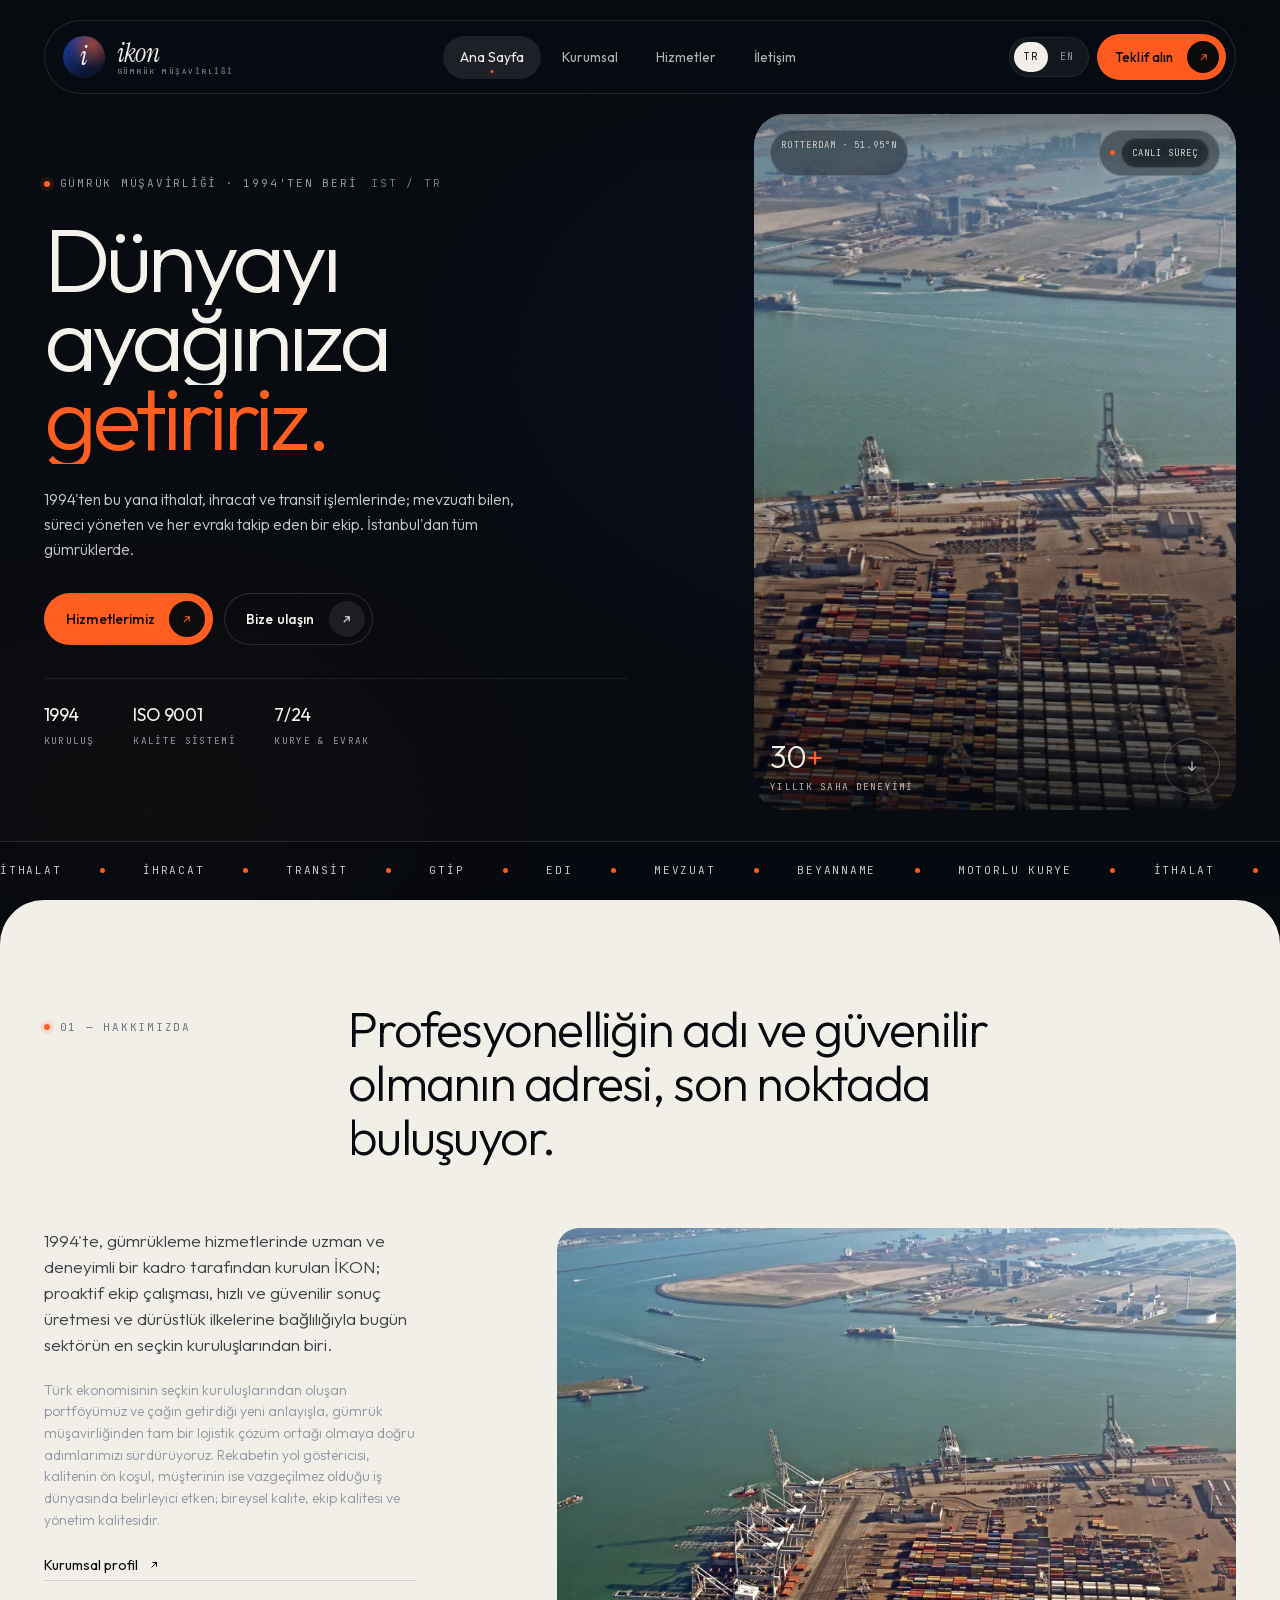
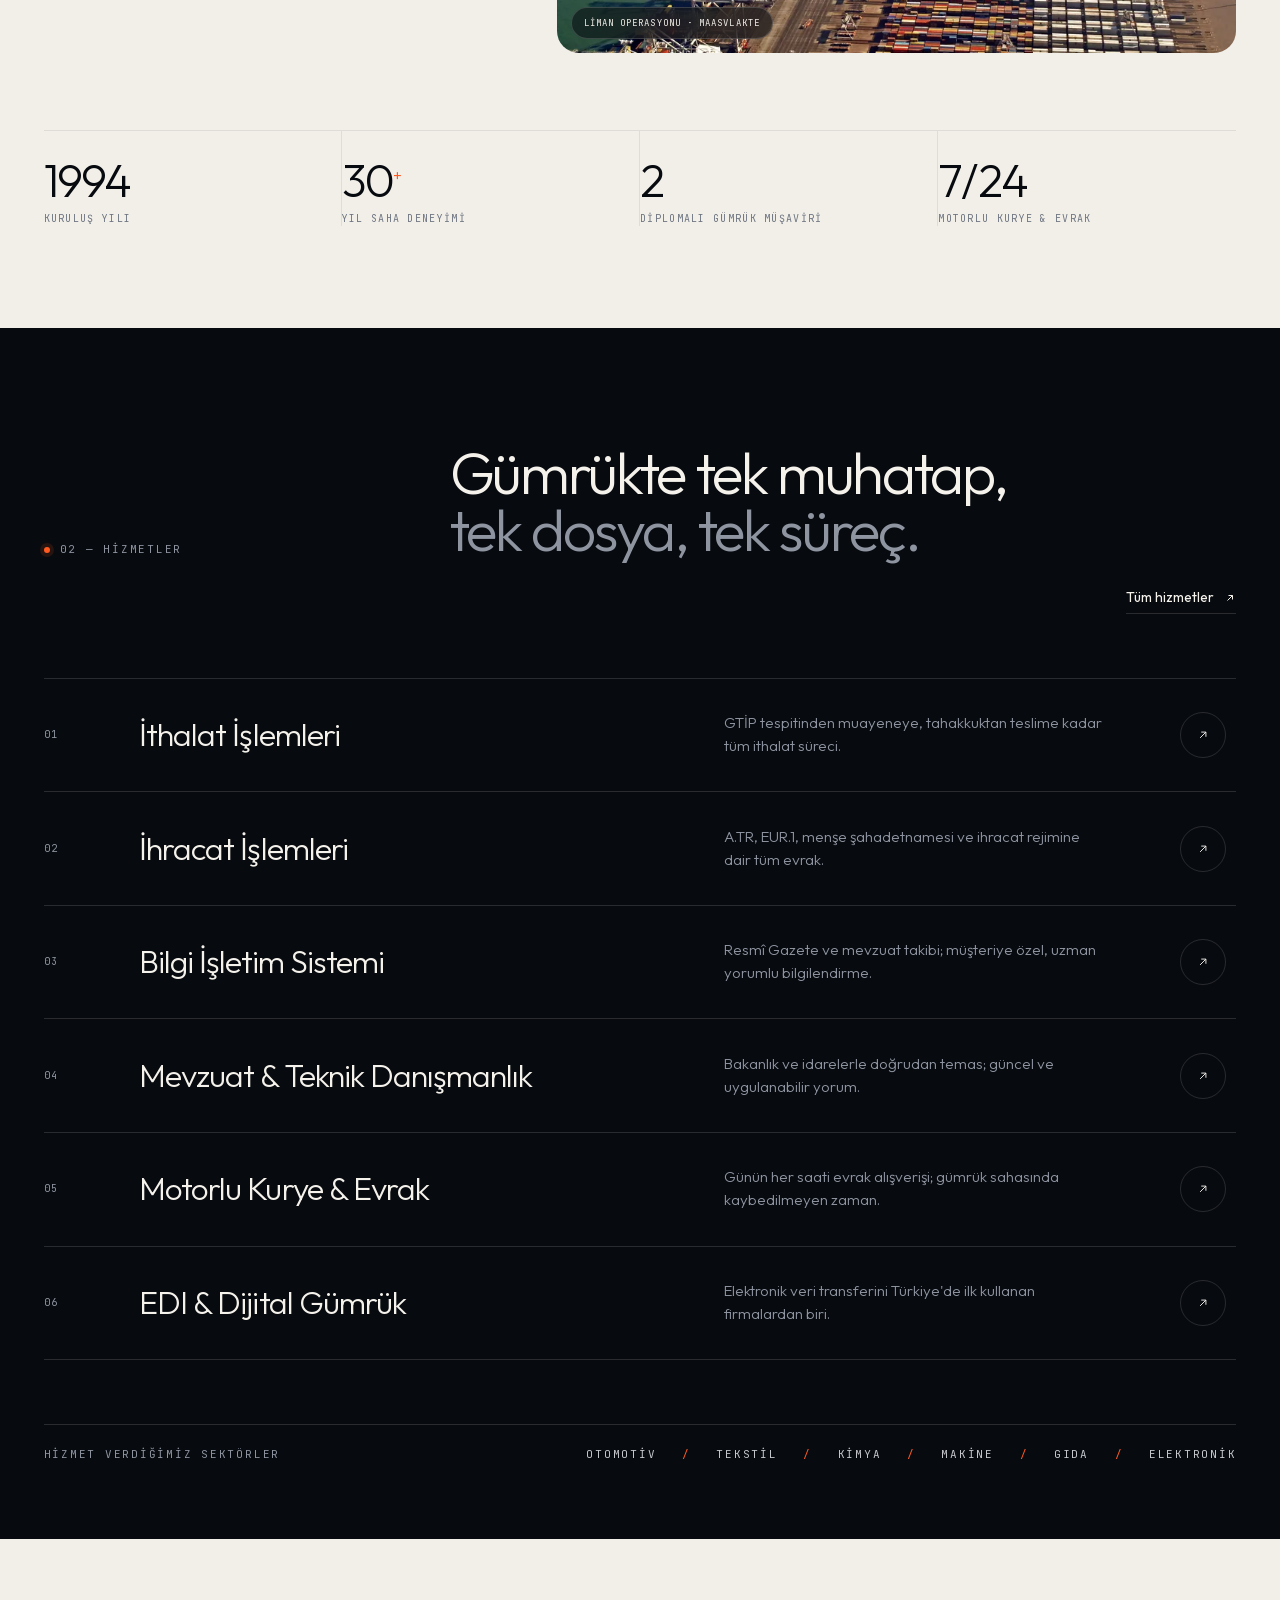
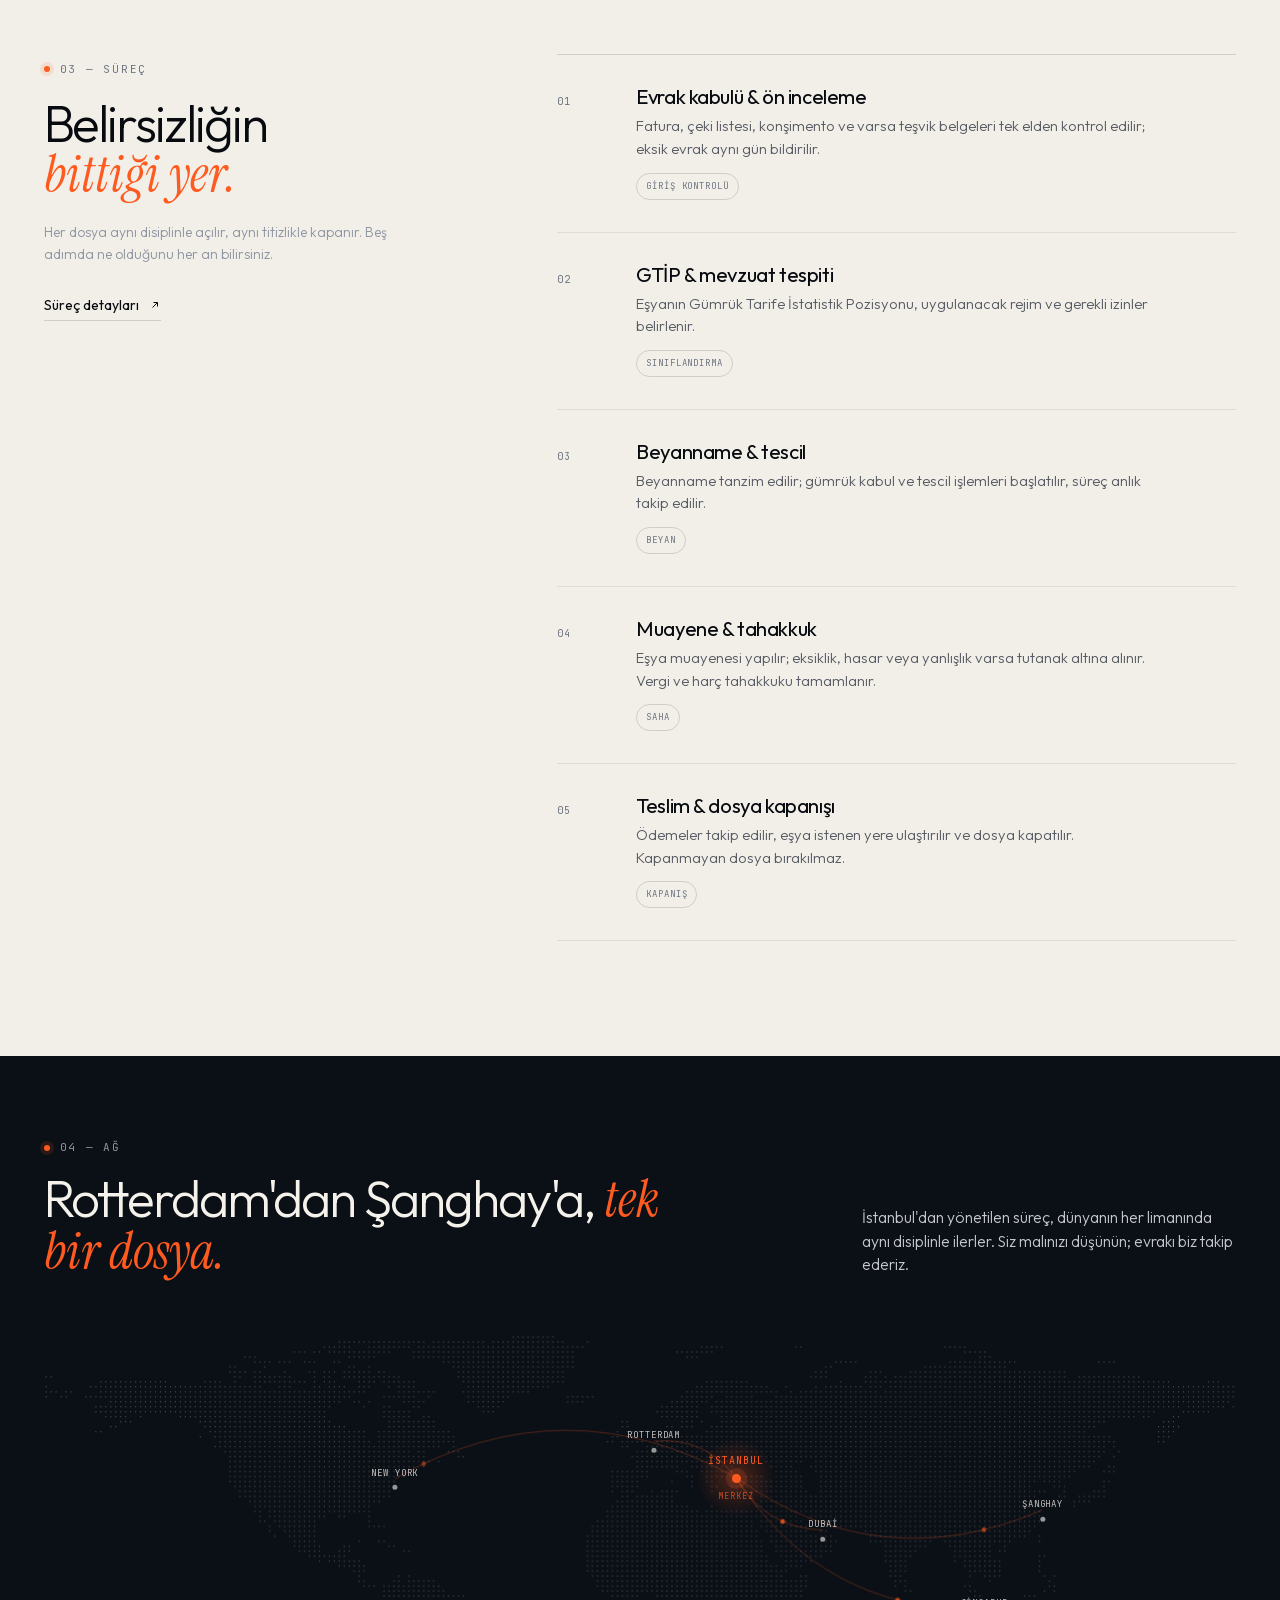
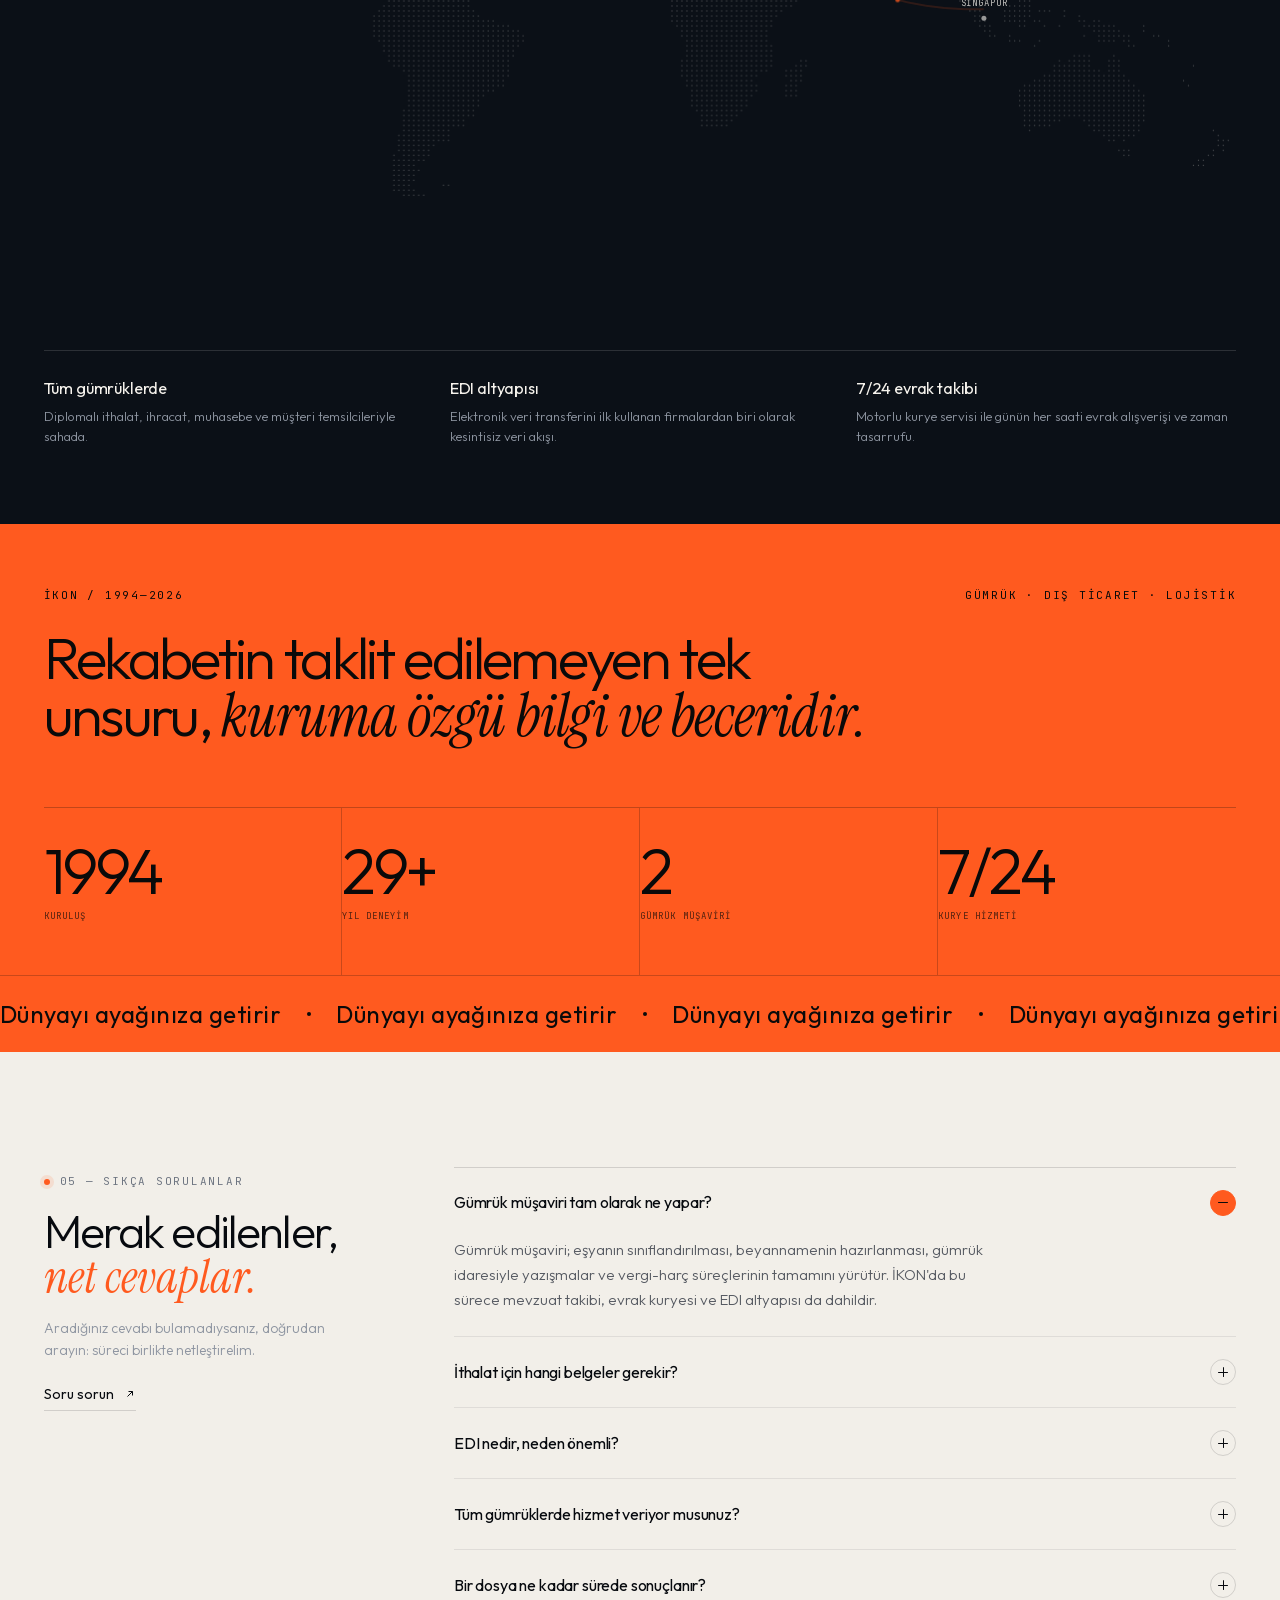
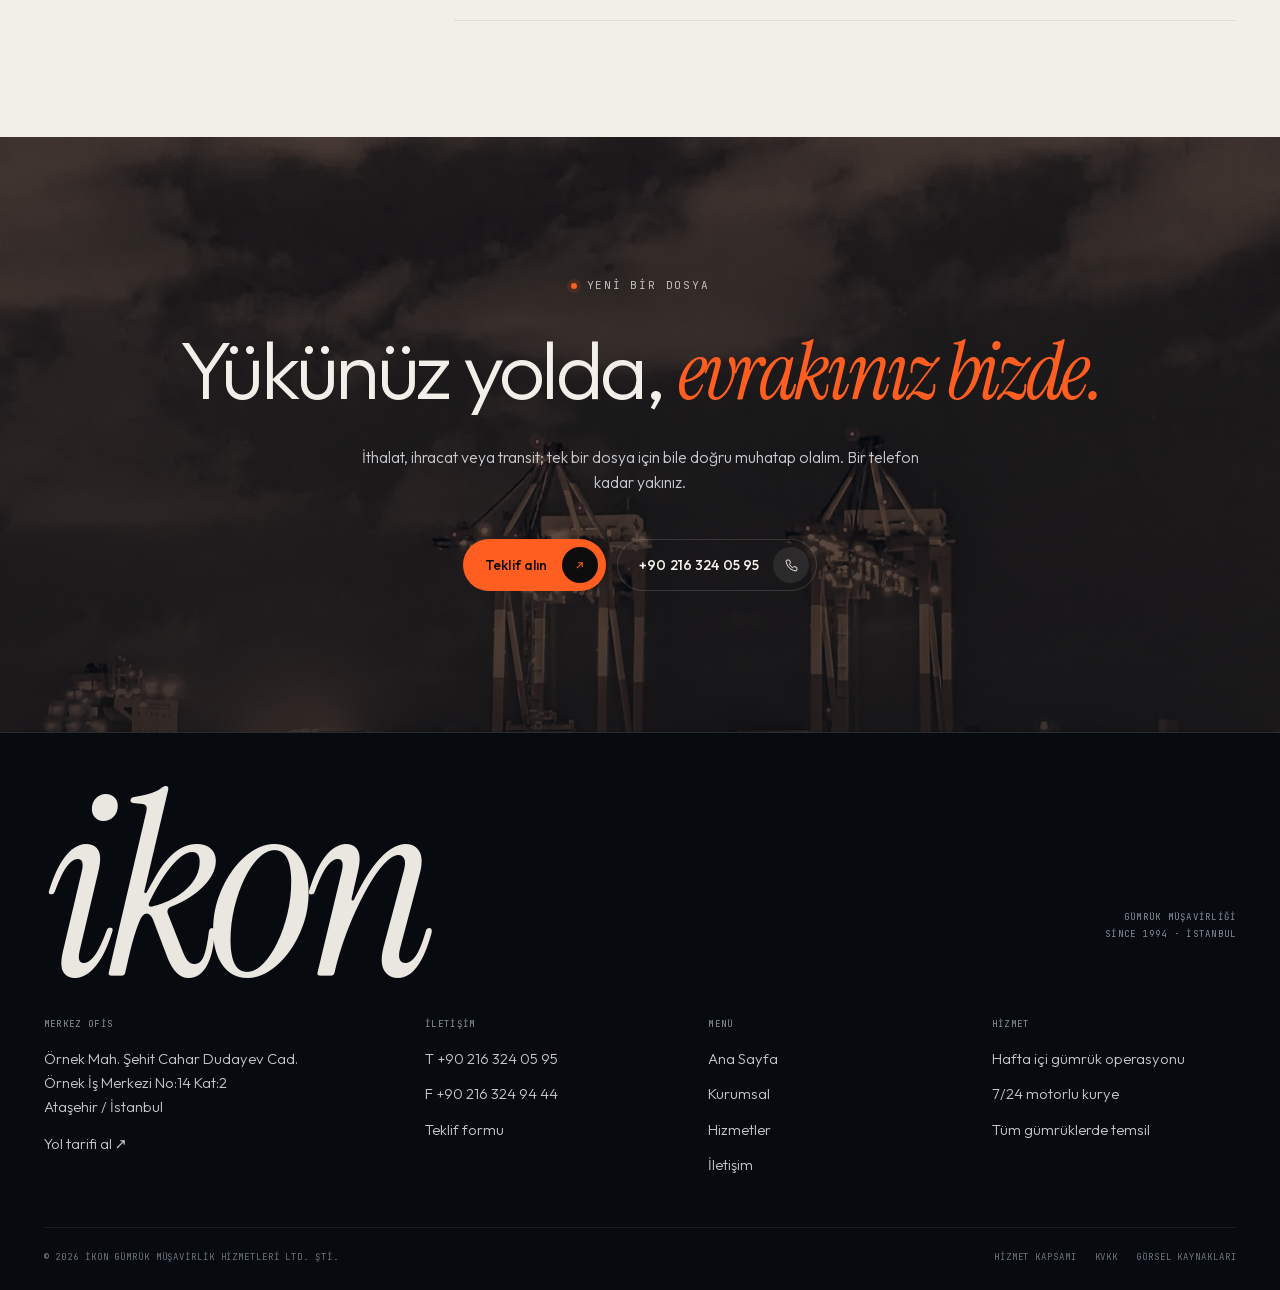
==== index.html @ 67a23cdc "İKON Gümrük Müşavirliği kurumsal web sitesi + Hostinger deploy akışı" ====
<!DOCTYPE html>
<html lang="tr">
<head>
<meta charset="utf-8">
<meta name="viewport" content="width=device-width, initial-scale=1">
<title data-i18n="meta.home.title">İKON Gümrük Müşavirliği — Dünyayı ayağınıza getiririz</title>
<meta name="description" data-i18n-content="meta.home.desc" content="1994'ten bu yana ithalat, ihracat ve transit işlemlerinde gümrük müşavirliği. İstanbul merkezli, tüm gümrüklerde hizmet.">
<meta name="theme-color" content="#070A0F">
<link rel="icon" href="assets/img/favicon.svg" type="image/svg+xml">
<link rel="preload" href="assets/fonts/Outfit-200_600-latin.woff2" as="font" type="font/woff2" crossorigin>
<link rel="preload" href="assets/fonts/Outfit-200_600-latin-ext.woff2" as="font" type="font/woff2" crossorigin>
<link rel="preload" href="assets/fonts/InstrumentSerif-Italic-latin.woff2" as="font" type="font/woff2" crossorigin>
<link rel="preload" as="image" href="assets/img/hero-1400.webp" imagesrcset="assets/img/hero-900.webp 900w, assets/img/hero-1400.webp 1400w" imagesizes="(max-width: 1024px) 92vw, 40vw">
<link rel="stylesheet" href="assets/css/style.css">
<noscript><style>.preloader{display:none!important}[data-reveal]{opacity:1!important;transform:none!important}.mask-line>span{transform:none!important}.cursor,.cursor-dot{display:none!important}.faq__a{grid-template-rows:1fr!important}.form__success{display:none!important}</style></noscript>

<meta property="og:type" content="website">
<meta property="og:title" content="İKON Gümrük Müşavirliği — Dünyayı ayağınıza getiririz">
<meta property="og:description" content="1994'ten bu yana ithalat, ihracat ve transit işlemlerinde gümrük müşavirliği. İstanbul merkezli, tüm gümrüklerde hizmet.">
<meta property="og:image" content="assets/img/og.jpg">
<meta property="og:image:width" content="1200">
<meta property="og:image:height" content="630">
<meta property="og:locale" content="tr_TR">
<meta name="twitter:card" content="summary_large_image">
<script type="application/ld+json">
{"@context":"https://schema.org","@type":"ProfessionalService","name":"İKON Gümrük Müşavirlik Hizmetleri Ltd. Şti.","foundingDate":"1994","description":"İthalat, ihracat ve transit gümrük işlemleri; gümrük müşavirliği ve danışmanlık.","telephone":"+90 216 324 05 95","faxNumber":"+90 216 324 94 44","address":{"@type":"PostalAddress","streetAddress":"Örnek Mah. Şehit Cahar Dudayev Cad. Örnek İş Merkezi No:14 Kat:2","addressLocality":"Ataşehir","addressRegion":"İstanbul","addressCountry":"TR"},"areaServed":"TR","url":"https://www.ikongumrukleme.com"}
</script>
</head>
<body>

<div class="progress" id="progress" aria-hidden="true"></div>
<div class="preloader" id="preloader" aria-hidden="true">
  <div class="preloader__top mono"><span data-i18n="pre.top">Gümrük Müşavirliği</span><span>İstanbul · 41.00°N 29.03°E</span></div>
  <div class="preloader__brand">ikon</div>
  <div class="preloader__bottom"><span class="preloader__count num" id="preCount">000</span><span class="preloader__bar"><i id="preBar"></i></span><span class="mono" data-i18n="pre.since">1994'ten beri</span></div>
</div>

<a class="skip" href="#main" data-i18n="a11y.skip">İçeriğe geç</a>
<div class="cursor" id="cursor" aria-hidden="true"><span>Keşfet</span></div>
<div class="cursor-dot" id="cursorDot" aria-hidden="true"></div>

<header class="nav" id="nav">
  <div class="nav__inner">
    <a class="brand" href="index.html" aria-label="İKON ana sayfa">
      <span class="brand__mark"><span>i</span></span>
      <span class="brand__type"><span class="brand__word">ikon</span><span class="brand__sub" data-i18n="brand.sub">Gümrük Müşavirliği</span></span>
    </a>
    <nav class="nav__menu" aria-label="Ana menü">
      <a class="nav__link is-active" href="index.html" data-i18n="nav.home">Ana Sayfa<span class="dot"></span></a>
      <a class="nav__link" href="kurumsal.html" data-i18n="nav.about">Kurumsal<span class="dot"></span></a>
      <a class="nav__link" href="hizmetler.html" data-i18n="nav.services">Hizmetler<span class="dot"></span></a>
      <a class="nav__link" href="iletisim.html" data-i18n="nav.contact">İletişim<span class="dot"></span></a>
    </nav>
    <div class="nav__right">
      <div class="lang" role="group" aria-label="Dil">
        <button type="button" data-lang="tr" aria-pressed="true">TR</button>
        <button type="button" data-lang="en" aria-pressed="false">EN</button>
      </div>
      <a class="btn nav__cta" href="iletisim.html"><span data-i18n="nav.cta">Teklif alın</span><span class="btn__ico"><svg viewBox="0 0 24 24" fill="none" stroke="currentColor" stroke-width="2"><path d="M7 17L17 7M9 7h8v8"/></svg></span></a>
      <button class="nav__burger" id="burger" aria-label="Menü" aria-expanded="false" aria-controls="menu"><i></i><i></i></button>
    </div>
  </div>
</header>

<div class="menu" id="menu" aria-hidden="true">
  <nav class="menu__links" aria-label="Mobil menü">
    <a class="menu__link" href="index.html" style="transition-delay:.06s"><em>01</em><span data-i18n="nav.home">Ana Sayfa</span></a>
    <a class="menu__link" href="kurumsal.html" style="transition-delay:.12s"><em>02</em><span data-i18n="nav.about">Kurumsal</span></a>
    <a class="menu__link" href="hizmetler.html" style="transition-delay:.18s"><em>03</em><span data-i18n="nav.services">Hizmetler</span></a>
    <a class="menu__link" href="iletisim.html" style="transition-delay:.24s"><em>04</em><span data-i18n="nav.contact">İletişim</span></a>
  </nav>
  <div class="menu__foot">
    <span>+90 216 324 05 95</span>
    <span>Ataşehir · İstanbul</span>
    <div class="lang"><button type="button" data-lang="tr" aria-pressed="true">TR</button><button type="button" data-lang="en" aria-pressed="false">EN</button></div>
  </div>
</div>

<main id="main">

  <!-- HERO -->
  <section class="hero grain" aria-labelledby="heroTitle">
    <div class="hero__bg" aria-hidden="true"></div>
    <div class="shell hero__grid">
      <div class="hero__copy">
        <div class="hero__eyebrow">
          <span class="eyebrow" data-i18n="hero.eyebrow">Gümrük Müşavirliği · 1994'ten beri</span>
          <span class="mono" style="color:var(--muted-2)">IST / TR</span>
        </div>
        <h1 class="hero__title" id="heroTitle">
          <span class="mask-line"><span data-i18n="hero.t1">Dünyayı</span></span>
          <span class="mask-line"><span data-i18n="hero.t2">ayağınıza</span></span>
          <span class="mask-line"><span class="accent" data-i18n="hero.t3">getiririz.</span></span>
        </h1>
        <p class="hero__lead" data-reveal style="--d:.5s" data-i18n="hero.lead">1994'ten bu yana ithalat, ihracat ve transit işlemlerinde; mevzuatı bilen, süreci yöneten ve her evrakı takip eden bir ekip. İstanbul'dan tüm gümrüklerde.</p>
        <div class="hero__actions" data-reveal style="--d:.62s">
          <a class="btn" href="hizmetler.html" data-magnetic><span data-i18n="hero.cta1">Hizmetlerimiz</span><span class="btn__ico"><svg viewBox="0 0 24 24" fill="none" stroke="currentColor" stroke-width="2"><path d="M7 17L17 7M9 7h8v8"/></svg></span></a>
          <a class="btn btn--ghost" href="iletisim.html" data-magnetic><span data-i18n="hero.cta2">Bize ulaşın</span><span class="btn__ico"><svg viewBox="0 0 24 24" fill="none" stroke="currentColor" stroke-width="2"><path d="M7 17L17 7M9 7h8v8"/></svg></span></a>
        </div>
        <div class="hero__meta" data-reveal style="--d:.72s">
          <div><b>1994</b><span data-i18n="hero.m1">Kuruluş</span></div>
          <div><b>ISO 9001</b><span data-i18n="hero.m2">Kalite sistemi</span></div>
          <div><b>7/24</b><span data-i18n="hero.m3">Kurye &amp; evrak</span></div>
        </div>
      </div>

      <div class="hero__aside" data-reveal="scale" style="--d:.15s">
        <figure class="hero__frame">
          <img src="assets/img/hero-1400.webp" srcset="assets/img/hero-900.webp 900w, assets/img/hero-1400.webp 1400w" sizes="(max-width: 1024px) 92vw, 40vw" width="900" height="1125" alt="Maasvlakte limanında istiflenmiş renkli konteynerler ve vinçler" fetchpriority="high" data-parallax="0.06">
          <div class="hero__coords"><span data-i18n="hero.coord1">Rotterdam · 51.95°N</span><span class="hero__live"><i></i><span data-i18n="hero.live">Canlı süreç</span></span></div>
          <figcaption class="hero__badge">
            <div><b>30<span style="color:var(--orange)">+</span></b><p data-i18n="hero.badge">yıllık saha deneyimi</p></div>
            <a href="#manifest" class="hero__scroll" aria-label="Aşağı kaydır"><svg viewBox="0 0 24 24" fill="none" stroke="currentColor" stroke-width="1.6"><path d="M12 4v16M5 13l7 7 7-7"/></svg></a>
          </figcaption>
        </figure>
      </div>
    </div>

    <div class="ticker" aria-hidden="true">
      <div class="ticker__track">
        <span class="ticker__item"><span data-i18n="tick.1">İthalat</span><i></i></span><span class="ticker__item"><span data-i18n="tick.2">İhracat</span><i></i></span><span class="ticker__item"><span data-i18n="tick.3">Transit</span><i></i></span><span class="ticker__item"><span data-i18n="tick.4">GTİP</span><i></i></span><span class="ticker__item"><span data-i18n="tick.5">EDI</span><i></i></span><span class="ticker__item"><span data-i18n="tick.6">Mevzuat</span><i></i></span><span class="ticker__item"><span data-i18n="tick.7">Beyanname</span><i></i></span><span class="ticker__item"><span data-i18n="tick.8">Motorlu kurye</span><i></i></span>
        <span class="ticker__item"><span data-i18n="tick.1">İthalat</span><i></i></span><span class="ticker__item"><span data-i18n="tick.2">İhracat</span><i></i></span><span class="ticker__item"><span data-i18n="tick.3">Transit</span><i></i></span><span class="ticker__item"><span data-i18n="tick.4">GTİP</span><i></i></span><span class="ticker__item"><span data-i18n="tick.5">EDI</span><i></i></span><span class="ticker__item"><span data-i18n="tick.6">Mevzuat</span><i></i></span><span class="ticker__item"><span data-i18n="tick.7">Beyanname</span><i></i></span><span class="ticker__item"><span data-i18n="tick.8">Motorlu kurye</span><i></i></span>
      </div>
    </div>
  </section>

  <!-- MANIFESTO -->
  <section class="sheet section--light" id="manifest">
    <div class="shell manifest">
      <div class="manifest__top">
        <div class="manifest__label"><span class="eyebrow" data-i18n="m.label">01 — Hakkımızda</span></div>
        <p class="manifest__text" data-words data-i18n="m.text">Profesyonelliğin adı ve güvenilir olmanın adresi, son noktada buluşuyor.</p>
      </div>
      <div class="manifest__body">
        <div class="manifest__col">
          <p class="lead" data-reveal data-i18n="m.lead">1994'te, gümrükleme hizmetlerinde uzman ve deneyimli bir kadro tarafından kurulan İKON; proaktif ekip çalışması, hızlı ve güvenilir sonuç üretmesi ve dürüstlük ilkelerine bağlılığıyla bugün sektörün en seçkin kuruluşlarından biri.</p>
          <p class="small" data-reveal style="--d:.08s" data-i18n="m.body">Türk ekonomisinin seçkin kuruluşlarından oluşan portföyümüz ve çağın getirdiği yeni anlayışla, gümrük müşavirliğinden tam bir lojistik çözüm ortağı olmaya doğru adımlarımızı sürdürüyoruz. Rekabetin yol göstericisi, kalitenin ön koşul, müşterinin ise vazgeçilmez olduğu iş dünyasında belirleyici etken; bireysel kalite, ekip kalitesi ve yönetim kalitesidir.</p>
          <a class="link-arrow" href="kurumsal.html" data-reveal style="--d:.16s"><span data-i18n="m.link">Kurumsal profil</span><svg viewBox="0 0 24 24" fill="none" stroke="currentColor" stroke-width="2"><path d="M7 17L17 7M9 7h8v8"/></svg></a>
        </div>
        <figure class="manifest__figure" data-reveal="scale">
          <img src="assets/img/aerial-1600.webp" srcset="assets/img/aerial-900.webp 900w, assets/img/aerial-1600.webp 1600w" sizes="(max-width: 1024px) 92vw, 58vw" width="1600" height="1200" alt="Liman sahasında konteyner istif alanları ve gemi trafiği" loading="lazy" decoding="async">
          <figcaption class="manifest__cap"><span data-i18n="m.cap">Liman operasyonu · Maasvlakte</span></figcaption>
        </figure>
      </div>
      <div class="stats">
        <div class="stat" data-reveal><b>1994</b><span data-i18n="s.1">Kuruluş yılı</span></div>
        <div class="stat" data-reveal style="--d:.06s"><b>30<sup>+</sup></b><span data-i18n="s.2">Yıl saha deneyimi</span></div>
        <div class="stat" data-reveal style="--d:.12s"><b>2</b><span data-i18n="s.3">Diplomalı gümrük müşaviri</span></div>
        <div class="stat" data-reveal style="--d:.18s"><b>7/24</b><span data-i18n="s.4">Motorlu kurye &amp; evrak</span></div>
      </div>
    </div>
  </section>

  <!-- SERVICES -->
  <section class="section section--dark services" id="hizmetler">
    <div class="shell">
      <div class="head">
        <div class="head__label"><span class="eyebrow" data-i18n="sv.label">02 — Hizmetler</span></div>
        <h2 class="head__title" data-reveal><span data-i18n="sv.title1">Gümrükte tek muhatap,</span><br><span class="dim" data-i18n="sv.title2">tek dosya, tek süreç.</span></h2>
        <div class="head__aside"><a class="link-arrow" href="hizmetler.html"><span data-i18n="sv.all">Tüm hizmetler</span><svg viewBox="0 0 24 24" fill="none" stroke="currentColor" stroke-width="2"><path d="M7 17L17 7M9 7h8v8"/></svg></a></div>
      </div>

      <div class="svc-list" id="svcList">
        <a class="svc-row" href="hizmetler.html#ithalat" data-preview="assets/img/detail-700.webp" data-preview-label="İthalat" data-reveal>
          <span class="svc-row__num">01</span>
          <span class="svc-row__title" data-i18n="sv.1.t">İthalat İşlemleri</span>
          <span class="svc-row__desc" data-i18n="sv.1.d">GTİP tespitinden muayeneye, tahakkuktan teslime kadar tüm ithalat süreci.</span>
          <span class="svc-row__arr"><svg viewBox="0 0 24 24" fill="none" stroke="currentColor" stroke-width="1.6"><path d="M7 17L17 7M9 7h8v8"/></svg></span>
        </a>
        <a class="svc-row" href="hizmetler.html#ihracat" data-preview="assets/img/ship-900.webp" data-preview-label="İhracat" data-reveal style="--d:.05s">
          <span class="svc-row__num">02</span>
          <span class="svc-row__title" data-i18n="sv.2.t">İhracat İşlemleri</span>
          <span class="svc-row__desc" data-i18n="sv.2.d">A.TR, EUR.1, menşe şahadetnamesi ve ihracat rejimine dair tüm evrak.</span>
          <span class="svc-row__arr"><svg viewBox="0 0 24 24" fill="none" stroke="currentColor" stroke-width="1.6"><path d="M7 17L17 7M9 7h8v8"/></svg></span>
        </a>
        <a class="svc-row" href="hizmetler.html#bilgi" data-preview="assets/img/stacks-700.webp" data-preview-label="Bilgi" data-reveal style="--d:.1s">
          <span class="svc-row__num">03</span>
          <span class="svc-row__title" data-i18n="sv.3.t">Bilgi İşletim Sistemi</span>
          <span class="svc-row__desc" data-i18n="sv.3.d">Resmî Gazete ve mevzuat takibi; müşteriye özel, uzman yorumlu bilgilendirme.</span>
          <span class="svc-row__arr"><svg viewBox="0 0 24 24" fill="none" stroke="currentColor" stroke-width="1.6"><path d="M7 17L17 7M9 7h8v8"/></svg></span>
        </a>
        <a class="svc-row" href="hizmetler.html#mevzuat" data-preview="assets/img/aerial-900.webp" data-preview-label="Mevzuat" data-reveal style="--d:.15s">
          <span class="svc-row__num">04</span>
          <span class="svc-row__title" data-i18n="sv.4.t">Mevzuat &amp; Teknik Danışmanlık</span>
          <span class="svc-row__desc" data-i18n="sv.4.d">Bakanlık ve idarelerle doğrudan temas; güncel ve uygulanabilir yorum.</span>
          <span class="svc-row__arr"><svg viewBox="0 0 24 24" fill="none" stroke="currentColor" stroke-width="1.6"><path d="M7 17L17 7M9 7h8v8"/></svg></span>
        </a>
        <a class="svc-row" href="hizmetler.html#kurye" data-preview="assets/img/marus-900.webp" data-preview-label="Kurye" data-reveal style="--d:.2s">
          <span class="svc-row__num">05</span>
          <span class="svc-row__title" data-i18n="sv.5.t">Motorlu Kurye &amp; Evrak</span>
          <span class="svc-row__desc" data-i18n="sv.5.d">Günün her saati evrak alışverişi; gümrük sahasında kaybedilmeyen zaman.</span>
          <span class="svc-row__arr"><svg viewBox="0 0 24 24" fill="none" stroke="currentColor" stroke-width="1.6"><path d="M7 17L17 7M9 7h8v8"/></svg></span>
        </a>
        <a class="svc-row" href="hizmetler.html#edi" data-preview="assets/img/cranes-900.webp" data-preview-label="EDI" data-reveal style="--d:.25s">
          <span class="svc-row__num">06</span>
          <span class="svc-row__title" data-i18n="sv.6.t">EDI &amp; Dijital Gümrük</span>
          <span class="svc-row__desc" data-i18n="sv.6.d">Elektronik veri transferini Türkiye'de ilk kullanan firmalardan biri.</span>
          <span class="svc-row__arr"><svg viewBox="0 0 24 24" fill="none" stroke="currentColor" stroke-width="1.6"><path d="M7 17L17 7M9 7h8v8"/></svg></span>
        </a>
      </div>
      <div class="svc-preview" id="svcPreview" aria-hidden="true"><img src="" alt=""><span></span></div>

      <div class="sectors-marquee" style="margin-top:clamp(40px,5vw,70px);border-top:1px solid var(--line);padding-top:22px;display:flex;justify-content:space-between;gap:24px;flex-wrap:wrap">
        <span class="mono" style="color:var(--muted)" data-i18n="sv.sectors">Hizmet verdiğimiz sektörler</span>
        <div class="mono" style="display:flex;gap:clamp(14px,2vw,30px);flex-wrap:wrap;color:var(--text-dim)">
          <span data-i18n="sec.1">Otomotiv</span><span style="color:var(--orange)">/</span><span data-i18n="sec.2">Tekstil</span><span style="color:var(--orange)">/</span><span data-i18n="sec.3">Kimya</span><span style="color:var(--orange)">/</span><span data-i18n="sec.4">Makine</span><span style="color:var(--orange)">/</span><span data-i18n="sec.5">Gıda</span><span style="color:var(--orange)">/</span><span data-i18n="sec.6">Elektronik</span>
        </div>
      </div>
    </div>
  </section>

  <!-- PROCESS -->
  <section class="section section--light" id="surec">
    <div class="shell">
      <div class="process">
        <div class="process__intro">
          <span class="eyebrow" data-i18n="pr.label">03 — Süreç</span>
          <h2 data-reveal><span data-i18n="pr.title1">Belirsizliğin</span><br><span class="serif" style="color:var(--orange)" data-i18n="pr.title2">bittiği yer.</span></h2>
          <p class="small" data-reveal data-i18n="pr.lead">Her dosya aynı disiplinle açılır, aynı titizlikle kapanır. Beş adımda ne olduğunu her an bilirsiniz.</p>
          <a class="link-arrow" href="hizmetler.html" data-reveal><span data-i18n="pr.link">Süreç detayları</span><svg viewBox="0 0 24 24" fill="none" stroke="currentColor" stroke-width="2"><path d="M7 17L17 7M9 7h8v8"/></svg></a>
        </div>
        <div class="process__steps" id="steps">
          <article class="step">
            <span class="step__num">01</span>
            <div><h3 data-i18n="pr.1.t">Evrak kabulü &amp; ön inceleme</h3><p data-i18n="pr.1.d">Fatura, çeki listesi, konşimento ve varsa teşvik belgeleri tek elden kontrol edilir; eksik evrak aynı gün bildirilir.</p><span class="step__tag" data-i18n="pr.1.tag">Giriş kontrolü</span></div>
          </article>
          <article class="step">
            <span class="step__num">02</span>
            <div><h3 data-i18n="pr.2.t">GTİP &amp; mevzuat tespiti</h3><p data-i18n="pr.2.d">Eşyanın Gümrük Tarife İstatistik Pozisyonu, uygulanacak rejim ve gerekli izinler belirlenir.</p><span class="step__tag" data-i18n="pr.2.tag">Sınıflandırma</span></div>
          </article>
          <article class="step">
            <span class="step__num">03</span>
            <div><h3 data-i18n="pr.3.t">Beyanname &amp; tescil</h3><p data-i18n="pr.3.d">Beyanname tanzim edilir; gümrük kabul ve tescil işlemleri başlatılır, süreç anlık takip edilir.</p><span class="step__tag" data-i18n="pr.3.tag">Beyan</span></div>
          </article>
          <article class="step">
            <span class="step__num">04</span>
            <div><h3 data-i18n="pr.4.t">Muayene &amp; tahakkuk</h3><p data-i18n="pr.4.d">Eşya muayenesi yapılır; eksiklik, hasar veya yanlışlık varsa tutanak altına alınır. Vergi ve harç tahakkuku tamamlanır.</p><span class="step__tag" data-i18n="pr.4.tag">Saha</span></div>
          </article>
          <article class="step">
            <span class="step__num">05</span>
            <div><h3 data-i18n="pr.5.t">Teslim &amp; dosya kapanışı</h3><p data-i18n="pr.5.d">Ödemeler takip edilir, eşya istenen yere ulaştırılır ve dosya kapatılır. Kapanmayan dosya bırakılmaz.</p><span class="step__tag" data-i18n="pr.5.tag">Kapanış</span></div>
          </article>
        </div>
      </div>
    </div>
  </section>

  <!-- WORLD -->
  <section class="world" id="ag" aria-labelledby="worldTitle">
    <div class="shell">
      <div class="world__head">
        <div>
          <span class="eyebrow" data-i18n="w.label">04 — Ağ</span>
          <h2 id="worldTitle" data-reveal><span data-i18n="w.title1">Rotterdam'dan Şanghay'a,</span> <span class="serif" style="color:var(--orange)" data-i18n="w.title2">tek bir dosya.</span></h2>
        </div>
        <p class="lead" style="max-width:34ch;font-size:.98rem" data-i18n="w.lead">İstanbul'dan yönetilen süreç, dünyanın her limanında aynı disiplinle ilerler. Siz malınızı düşünün; evrakı biz takip ederiz.</p>
      </div>
      <div class="world__map" id="worldMap">
        <canvas id="worldCanvas" aria-hidden="true"></canvas>
        <div class="world__labels" id="worldLabels">
          <div class="city city--main" style="left:56.5%;top:43%"><b>İstanbul</b><i></i><span data-i18n="w.base">Merkez</span></div>
          <div class="city" style="left:47.2%;top:27%;--d:.15s"><b>Rotterdam</b><i></i></div>
          <div class="city" style="left:29%;top:33%;--d:.3s"><b>New York</b><i></i></div>
          <div class="city" style="left:77.5%;top:43%;--d:.45s"><b>Şanghay</b><i></i></div>
          <div class="city" style="left:76%;top:56%;--d:.6s"><b>Singapur</b><i></i></div>
          <div class="city" style="left:62%;top:51%;--d:.9s"><b>Dubai</b><i></i></div>
        </div>
      </div>
      <div class="world__foot">
        <div><b data-i18n="w.f1.t">Tüm gümrüklerde</b><span data-i18n="w.f1.d">Diplomalı ithalat, ihracat, muhasebe ve müşteri temsilcileriyle sahada.</span></div>
        <div><b data-i18n="w.f2.t">EDI altyapısı</b><span data-i18n="w.f2.d">Elektronik veri transferini ilk kullanan firmalardan biri olarak kesintisiz veri akışı.</span></div>
        <div><b data-i18n="w.f3.t">7/24 evrak takibi</b><span data-i18n="w.f3.d">Motorlu kurye servisi ile günün her saati evrak alışverişi ve zaman tasarrufu.</span></div>
      </div>
    </div>
  </section>

  <!-- ORANGE BAND -->
  <section class="band" aria-labelledby="bandTitle">
    <div class="shell">
      <div class="band__top"><span class="mono" data-i18n="b.label">İKON / 1994—2026</span><span class="mono" data-i18n="b.note">Gümrük · Dış ticaret · Lojistik</span></div>
      <h2 class="band__quote" id="bandTitle" data-reveal><span data-i18n="b.q1">Rekabetin taklit edilemeyen tek unsuru,</span> <em data-i18n="b.q2">kuruma özgü bilgi ve beceridir.</em></h2>
      <div class="band__grid">
        <div class="band__cell"><b>1994</b><span data-i18n="b.c1">Kuruluş</span></div>
        <div class="band__cell"><b data-count="30" data-suffix="+">30+</b><span data-i18n="b.c2">Yıl deneyim</span></div>
        <div class="band__cell"><b>2</b><span data-i18n="b.c3">Gümrük müşaviri</span></div>
        <div class="band__cell"><b>7/24</b><span data-i18n="b.c4">Kurye hizmeti</span></div>
      </div>
    </div>
    <div class="band__marquee" aria-hidden="true">
      <div class="ticker__track">
        <span class="ticker__item"><span data-i18n="b.m">Dünyayı ayağınıza getirir</span><i></i></span><span class="ticker__item"><span data-i18n="b.m">Dünyayı ayağınıza getirir</span><i></i></span><span class="ticker__item"><span data-i18n="b.m">Dünyayı ayağınıza getirir</span><i></i></span><span class="ticker__item"><span data-i18n="b.m">Dünyayı ayağınıza getirir</span><i></i></span>
        <span class="ticker__item"><span data-i18n="b.m">Dünyayı ayağınıza getirir</span><i></i></span><span class="ticker__item"><span data-i18n="b.m">Dünyayı ayağınıza getirir</span><i></i></span><span class="ticker__item"><span data-i18n="b.m">Dünyayı ayağınıza getirir</span><i></i></span><span class="ticker__item"><span data-i18n="b.m">Dünyayı ayağınıza getirir</span><i></i></span>
      </div>
    </div>
  </section>

  <!-- FAQ -->
  <section class="section section--light">
    <div class="shell">
      <div class="faq">
        <div class="faq__intro">
          <span class="eyebrow" data-i18n="faq.label">05 — Sıkça sorulanlar</span>
          <h2 data-reveal><span data-i18n="faq.title1">Merak edilenler,</span><br><span class="serif" style="color:var(--orange)" data-i18n="faq.title2">net cevaplar.</span></h2>
          <p class="small" data-reveal data-i18n="faq.lead">Aradığınız cevabı bulamadıysanız, doğrudan arayın: süreci birlikte netleştirelim.</p>
          <a class="link-arrow" href="iletisim.html" style="margin-top:22px" data-reveal><span data-i18n="faq.cta">Soru sorun</span><svg viewBox="0 0 24 24" fill="none" stroke="currentColor" stroke-width="2"><path d="M7 17L17 7M9 7h8v8"/></svg></a>
        </div>
        <div class="faq__list">
          <div class="faq__item">
            <button class="faq__q" type="button" aria-expanded="false"><span data-i18n="faq.q1">Gümrük müşaviri tam olarak ne yapar?</span><i aria-hidden="true"></i></button>
            <div class="faq__a"><div><p data-i18n="faq.a1">Gümrük müşaviri; eşyanın sınıflandırılması, beyannamenin hazırlanması, gümrük idaresiyle yazışmalar ve vergi-harç süreçlerinin tamamını yürütür. İKON'da bu sürece mevzuat takibi, evrak kuryesi ve EDI altyapısı da dahildir.</p></div></div>
          </div>
          <div class="faq__item">
            <button class="faq__q" type="button" aria-expanded="false"><span data-i18n="faq.q2">İthalat için hangi belgeler gerekir?</span><i aria-hidden="true"></i></button>
            <div class="faq__a"><div><p data-i18n="faq.a2">Fatura, çeki listesi, konşimento veya taşıma belgesi temel evraktır. Eşyanın cinsine ve rejimine göre menşe şahadetnamesi, kontrol belgesi, sağlık sertifikası, teşvik belgesi gibi ek belgeler gerekebilir. Hangi belgenin gerektiğini dosya açılışında netleştiririz.</p></div></div>
          </div>
          <div class="faq__item">
            <button class="faq__q" type="button" aria-expanded="false"><span data-i18n="faq.q3">EDI nedir, neden önemli?</span><i aria-hidden="true"></i></button>
            <div class="faq__a"><div><p data-i18n="faq.a3">EDI (Elektronik Veri Transferi), gümrük işlemlerinin kâğıt yerine elektronik ortamda yürütülmesini sağlar. İKON, Gümrük Müsteşarlığı ve bağlı idarelerin otomasyon projesiyle eş zamanlı olarak EDI'yi kullanan ilk firmalardan biri oldu.</p></div></div>
          </div>
          <div class="faq__item">
            <button class="faq__q" type="button" aria-expanded="false"><span data-i18n="faq.q4">Tüm gümrüklerde hizmet veriyor musunuz?</span><i aria-hidden="true"></i></button>
            <div class="faq__a"><div><p data-i18n="faq.a4">Evet. Konusunda gerekli eğitimi almış diplomalı ithalat, ihracat, muhasebe ve müşteri temsilcilerimizle tüm gümrüklerde hizmet veriyoruz. İstanbul merkezli ekibimiz, sahadaki temsilcilerle birlikte çalışır.</p></div></div>
          </div>
          <div class="faq__item">
            <button class="faq__q" type="button" aria-expanded="false"><span data-i18n="faq.q5">Bir dosya ne kadar sürede sonuçlanır?</span><i aria-hidden="true"></i></button>
            <div class="faq__a"><div><p data-i18n="faq.a5">Süre; eşyanın cinsi, rejimi, gümrük idaresinin yoğunluğu ve evrakın tamlığına göre değişir. Bu nedenle ilk adımımız evrakı eksiksizleştirmek ve size gerçekçi bir takvim vermektir. Dosyanızın her adımını anlık olarak paylaşırız.</p></div></div>
          </div>
        </div>
      </div>
    </div>
  </section>

  <!-- CTA -->
  <section class="cta grain">
    <div class="cta__media"><img src="assets/img/cranes-1600.webp" alt="" loading="lazy" decoding="async" aria-hidden="true"></div>
    <div class="shell cta__inner">
      <span class="eyebrow" data-i18n="cta.label">Yeni bir dosya</span>
      <h2 class="cta__title" data-reveal><span data-i18n="cta.title1">Yükünüz yolda,</span> <em data-i18n="cta.title2">evrakınız bizde.</em></h2>
      <p class="cta__sub" data-i18n="cta.sub">İthalat, ihracat veya transit; tek bir dosya için bile doğru muhatap olalım. Bir telefon kadar yakınız.</p>
      <div class="cta__actions">
        <a class="btn" href="iletisim.html" data-magnetic><span data-i18n="cta.b1">Teklif alın</span><span class="btn__ico"><svg viewBox="0 0 24 24" fill="none" stroke="currentColor" stroke-width="2"><path d="M7 17L17 7M9 7h8v8"/></svg></span></a>
        <a class="btn btn--ghost" href="tel:+902163240595" data-magnetic><span>+90 216 324 05 95</span><span class="btn__ico"><svg viewBox="0 0 24 24" fill="none" stroke="currentColor" stroke-width="1.8"><path d="M22 16.9v3a2 2 0 0 1-2.2 2 19.8 19.8 0 0 1-8.6-3.1 19.5 19.5 0 0 1-6-6A19.8 19.8 0 0 1 2.1 4.2 2 2 0 0 1 4.1 2h3a2 2 0 0 1 2 1.7c.1.9.4 1.8.7 2.7a2 2 0 0 1-.5 2.1L8.1 9.9a16 16 0 0 0 6 6l1.4-1.2a2 2 0 0 1 2.1-.5c.9.3 1.8.6 2.7.7a2 2 0 0 1 1.7 2z"/></svg></span></a>
      </div>
    </div>
  </section>
</main>

<footer class="footer">
  <div class="shell">
    <div class="footer__word">ikon<em class="footer__word-meta">Gümrük Müşavirliği<br>Since 1994 · İstanbul</em></div>
    <div class="footer__grid">
      <div class="footer__col">
        <h4 data-i18n="ft.office">Merkez ofis</h4>
        <address>Örnek Mah. Şehit Cahar Dudayev Cad.<br>Örnek İş Merkezi No:14 Kat:2<br>Ataşehir / İstanbul</address>
        <a href="https://maps.google.com/?q=Örnek+Mahallesi+Şehit+Cahar+Dudayev+Caddesi+Örnek+İş+Merkezi+Ataşehir+İstanbul" target="_blank" rel="noopener" data-i18n="ft.directions">Yol tarifi al ↗</a>
      </div>
      <div class="footer__col">
        <h4 data-i18n="ft.contact">İletişim</h4>
        <a href="tel:+902163240595">T +90 216 324 05 95</a>
        <a href="tel:+902163249444">F +90 216 324 94 44</a>
        <a href="iletisim.html" data-i18n="ft.form">Teklif formu</a>
      </div>
      <div class="footer__col">
        <h4 data-i18n="ft.menu">Menü</h4>
        <a href="index.html" data-i18n="nav.home">Ana Sayfa</a>
        <a href="kurumsal.html" data-i18n="nav.about">Kurumsal</a>
        <a href="hizmetler.html" data-i18n="nav.services">Hizmetler</a>
        <a href="iletisim.html" data-i18n="nav.contact">İletişim</a>
      </div>
      <div class="footer__col">
        <h4 data-i18n="ft.hours">Hizmet</h4>
        <span data-i18n="ft.h1">Hafta içi gümrük operasyonu</span>
        <span data-i18n="ft.h2">7/24 motorlu kurye</span>
        <span data-i18n="ft.h3">Tüm gümrüklerde temsil</span>
      </div>
    </div>
    <div class="footer__bottom">
      <span>© <span id="year">2026</span> İKON Gümrük Müşavirlik Hizmetleri Ltd. Şti.</span>
      <span style="display:flex;gap:18px;flex-wrap:wrap"><a href="hizmetler.html" data-i18n="ft.legal1">Hizmet kapsamı</a><a href="iletisim.html#kvkk" data-i18n="ft.legal2">KVKK</a><a href="ATTRIBUTIONS.md" data-i18n="ft.credits">Görsel kaynakları</a></span>
    </div>
  </div>
</footer>

<script src="assets/js/world-dots.js"></script>
<script src="assets/js/i18n.js"></script>
<script src="assets/js/main.js"></script>
</body>
</html>
---- assets/css/style.css ----
/* ============================================================
   İKON Gümrük Müşavirliği — Design System
   Direction: "Signal & Steel" — deep ink, paper, hi-vis orange
   ============================================================ */

/* ---------- Fonts ---------- */
@font-face{font-family:'Outfit';src:url('../fonts/Outfit-200_600-latin-ext.woff2') format('woff2');font-weight:200 600;font-style:normal;font-display:swap;unicode-range:U+0100-02BA,U+02BD-02C5,U+02C7-02CC,U+02CE-02D7,U+02DD-02FF,U+0304,U+0308,U+0329,U+1D00-1DBF,U+1E00-1E9F,U+1EF2-1EFF,U+2020,U+20A0-20AB,U+20AD-20C4,U+2113,U+2C60-2C7F,U+A720-A7FF}
@font-face{font-family:'Outfit';src:url('../fonts/Outfit-200_600-latin.woff2') format('woff2');font-weight:200 600;font-style:normal;font-display:swap;unicode-range:U+0000-00FF,U+0131,U+0152-0153,U+02BB-02BC,U+02C6,U+02DA,U+02DC,U+0304,U+0308,U+0329,U+2000-206F,U+20AC,U+2122,U+2191,U+2193,U+2212,U+2215,U+FEFF,U+FFFD}
@font-face{font-family:'JetBrains Mono';src:url('../fonts/JetBrainsMono-400-latin-ext.woff2') format('woff2');font-weight:400 500;font-style:normal;font-display:swap;unicode-range:U+0100-02BA,U+02BD-02C5,U+02C7-02CC,U+02CE-02D7,U+02DD-02FF,U+0304,U+0308,U+0329,U+1D00-1DBF,U+1E00-1E9F,U+1EF2-1EFF,U+2020,U+20A0-20AB,U+20AD-20C4,U+2113,U+2C60-2C7F,U+A720-A7FF}
@font-face{font-family:'JetBrains Mono';src:url('../fonts/JetBrainsMono-400-latin.woff2') format('woff2');font-weight:400 500;font-style:normal;font-display:swap;unicode-range:U+0000-00FF,U+0131,U+0152-0153,U+02BB-02BC,U+02C6,U+02DA,U+02DC,U+0304,U+0308,U+0329,U+2000-206F,U+20AC,U+2122,U+2191,U+2193,U+2212,U+2215,U+FEFF,U+FFFD}
@font-face{font-family:'Instrument Serif';src:url('../fonts/InstrumentSerif-Italic-latin-ext.woff2') format('woff2');font-weight:400;font-style:italic;font-display:swap;unicode-range:U+0100-02BA,U+02BD-02C5,U+02C7-02CC,U+02CE-02D7,U+02DD-02FF,U+0304,U+0308,U+0329,U+1D00-1DBF,U+1E00-1E9F,U+1EF2-1EFF,U+2020,U+20A0-20AB,U+20AD-20C4,U+2113,U+2C60-2C7F,U+A720-A7FF}
@font-face{font-family:'Instrument Serif';src:url('../fonts/InstrumentSerif-Italic-latin.woff2') format('woff2');font-weight:400;font-style:italic;font-display:swap;unicode-range:U+0000-00FF,U+0131,U+0152-0153,U+02BB-02BC,U+02C6,U+02DA,U+02DC,U+0304,U+0308,U+0329,U+2000-206F,U+20AC,U+2122,U+2191,U+2193,U+2212,U+2215,U+FEFF,U+FFFD}

/* ---------- Tokens ---------- */
:root{
  --ink:#070A0F;
  --ink-2:#0B1017;
  --ink-3:#111826;
  --ink-4:#18202F;
  --paper:#F2EFE9;
  --paper-2:#E8E4DB;
  --orange:#FF5A1F;
  --orange-soft:#FF7A45;
  --navy:#1E3FAE;
  --text:#F5F2EC;
  --text-dim:#C6C8CD;
  --muted:#8E95A1;
  --muted-2:#6E7581;
  --line:rgba(245,242,236,.14);
  --line-soft:rgba(245,242,236,.08);
  --line-dark:rgba(7,10,15,.14);
  --line-dark-soft:rgba(7,10,15,.08);
  --sans:'Outfit',ui-sans-serif,system-ui,-apple-system,'Segoe UI',sans-serif;
  --serif:'Instrument Serif',Georgia,serif;
  --mono:'JetBrains Mono',ui-monospace,SFMono-Regular,Menlo,monospace;
  --ease:cubic-bezier(.16,1,.3,1);
  --ease-io:cubic-bezier(.65,.05,.36,1);
  --ease-soft:cubic-bezier(.33,1,.68,1);
  --gutter:clamp(18px,3.4vw,56px);
  --maxw:1680px;
  --r-lg:32px;
  --r-md:22px;
  --r-sm:14px;
  --nav-h:88px;
}

/* ---------- Reset ---------- */
*,*::before,*::after{box-sizing:border-box}
html{-webkit-text-size-adjust:100%;scroll-behavior:smooth}
html.is-locked,html.is-locked body{overflow:hidden}
body{
  margin:0;background:var(--ink);color:var(--text);
  font-family:var(--sans);font-weight:300;font-size:16px;line-height:1.6;
  -webkit-font-smoothing:antialiased;-moz-osx-font-smoothing:grayscale;
  overflow-x:hidden;
}
body.is-light{background:var(--paper);color:var(--ink)}
img,video,svg,canvas{display:block;max-width:100%}
img{height:auto}
a{color:inherit;text-decoration:none}
button{font:inherit;color:inherit;background:none;border:0;cursor:pointer}
p{margin:0}
h1,h2,h3,h4{margin:0;font-weight:400;letter-spacing:-.03em;line-height:.98}
ul,ol{margin:0;padding:0;list-style:none}
figure{margin:0}
::selection{background:var(--orange);color:#0A0A0A}
:focus-visible{outline:2px solid var(--orange);outline-offset:4px;border-radius:2px}

/* ---------- Layout ---------- */
.shell{width:100%;max-width:var(--maxw);margin-inline:auto;padding-inline:var(--gutter)}
.section{position:relative;padding-block:clamp(72px,9vw,150px);display:flow-root}
.section--tight{padding-block:clamp(48px,6vw,96px)}
.section--dark{background:var(--ink);color:var(--text)}
.section--ink2{background:var(--ink-2);color:var(--text)}
.section--light{background:var(--paper);color:var(--ink)}
.section--orange{background:var(--orange);color:#0A0A0A}
.sheet{position:relative;z-index:2;margin-top:0;border-radius:44px 44px 0 0;overflow:hidden}
@media(max-width:820px){.sheet{border-radius:26px 26px 0 0}}

.grid12{display:grid;grid-template-columns:repeat(12,minmax(0,1fr));gap:clamp(16px,2vw,32px)}
.span-3{grid-column:span 3}.span-4{grid-column:span 4}.span-5{grid-column:span 5}
.span-6{grid-column:span 6}.span-7{grid-column:span 7}.span-8{grid-column:span 8}

/* ---------- Type utilities ---------- */
.mono{font-family:var(--mono);font-size:11px;font-weight:400;letter-spacing:.16em;text-transform:uppercase;line-height:1.4}
.eyebrow{display:inline-flex;align-items:center;gap:10px;font-family:var(--mono);font-size:11px;letter-spacing:.16em;text-transform:uppercase;color:var(--muted)}
.eyebrow::before{content:"";width:6px;height:6px;border-radius:50%;background:var(--orange);flex:none;box-shadow:0 0 0 4px rgba(255,90,31,.12)}
.section--light .eyebrow{color:var(--muted-2)}
.serif{font-family:var(--serif);font-style:italic;font-weight:400;letter-spacing:0}
.h-xl{font-size:clamp(3.2rem,8vw,9rem);line-height:.9;letter-spacing:-.035em}
.h-lg{font-size:clamp(2.5rem,5vw,5.4rem);line-height:.95;letter-spacing:-.035em}
.h-md{font-size:clamp(1.75rem,2.6vw,2.6rem);line-height:1.06;letter-spacing:-.025em}
.h-sm{font-size:clamp(1.25rem,1.6vw,1.55rem);line-height:1.2;letter-spacing:-.015em}
.lead{font-size:clamp(1.08rem,1.35vw,1.45rem);line-height:1.5;font-weight:300;color:var(--text-dim);max-width:54ch}
.section--light .lead{color:#3B3F46}
.muted{color:var(--muted)}
.small{font-size:.875rem;line-height:1.55;color:var(--muted)}
.num{font-variant-numeric:tabular-nums}

/* ---------- Links & buttons ---------- */
.btn{
  position:relative;display:inline-flex;align-items:center;gap:14px;
  padding:8px 8px 8px 22px;border-radius:100px;background:var(--orange);color:#0B0B0B;
  font-size:14px;font-weight:500;letter-spacing:.01em;line-height:1;
  transition:background .4s var(--ease),color .4s var(--ease),transform .5s var(--ease);
  will-change:transform;white-space:nowrap;
}
.btn__ico{display:grid;place-items:center;width:36px;height:36px;border-radius:50%;background:#0B0B0B;color:var(--orange);transition:transform .5s var(--ease),background .4s,color .4s}
.btn__ico svg{width:13px;height:13px;overflow:visible}
.btn:hover{background:#fff;color:#0B0B0B}
.btn:hover .btn__ico{transform:rotate(-45deg)}
.btn--ghost{background:transparent;color:var(--text);box-shadow:inset 0 0 0 1px var(--line)}
.btn--ghost:hover{background:rgba(255,255,255,.06);color:#fff}
.btn--ghost .btn__ico{background:rgba(255,255,255,.08);color:var(--text)}
.btn--ghost:hover .btn__ico{background:var(--orange);color:#0B0B0B}
.btn--dark{background:#0B0F16;color:var(--text)}
.btn--dark .btn__ico{background:var(--orange);color:#0B0F16}
.btn--dark:hover{background:#161C27}
.section--light .btn--ghost{color:var(--ink);box-shadow:inset 0 0 0 1px var(--line-dark)}
.section--light .btn--ghost:hover{background:rgba(7,10,15,.05)}
.section--light .btn--ghost .btn__ico{background:rgba(7,10,15,.06)}

.link-arrow{display:inline-flex;align-items:center;gap:10px;font-size:14px;font-weight:400;padding-bottom:4px;border-bottom:1px solid var(--line);transition:border-color .4s,color .4s}
.link-arrow svg{width:12px;height:12px;transition:transform .45s var(--ease)}
.link-arrow:hover{color:var(--orange);border-color:var(--orange)}
.link-arrow:hover svg{transform:translate(3px,-3px)}
.section--light .link-arrow{border-color:var(--line-dark)}
.section--light .link-arrow:hover{color:var(--ink);border-color:var(--ink)}

/* ---------- Reveal system ---------- */
[data-reveal]{opacity:0;transform:translateY(26px);transition:opacity .9s var(--ease) var(--d,0s),transform 1.1s var(--ease) var(--d,0s)}
[data-reveal].is-in{opacity:1;transform:none}
[data-reveal="fade"]{transform:none}
[data-reveal="scale"]{transform:scale(.96)}
[data-reveal="scale"].is-in{transform:none}
.mask-line{display:block;overflow:hidden;padding-bottom:.08em;margin-bottom:-.08em}
.mask-line>span{display:block;transform:translateY(110%);transition:transform 1.15s var(--ease) var(--d,0s)}
.is-in .mask-line>span,[data-reveal].is-in .mask-line>span{transform:none}
.is-loaded .hero .mask-line>span{transform:none}

@media(prefers-reduced-motion:reduce){
  *,*::before,*::after{animation-duration:.001ms!important;animation-iteration-count:1!important;transition-duration:.001ms!important;scroll-behavior:auto!important}
  [data-reveal]{opacity:1;transform:none}
  .mask-line>span{transform:none}
}

/* ---------- Grain & vignette ---------- */
.grain::after{
  content:"";position:absolute;inset:0;pointer-events:none;z-index:3;opacity:.34;mix-blend-mode:overlay;
  background-image:url("data:image/svg+xml,%3Csvg xmlns='http://www.w3.org/2000/svg' width='140' height='140'%3E%3Cfilter id='n'%3E%3CfeTurbulence type='fractalNoise' baseFrequency='.85' numOctaves='3' stitchTiles='stitch'/%3E%3C/filter%3E%3Crect width='140' height='140' filter='url(%23n)' opacity='.55'/%3E%3C/svg%3E");
  background-size:140px 140px;
}

/* ============================================================
   PRELOADER
   ============================================================ */
.preloader{position:fixed;inset:0;z-index:1000;background:var(--ink);display:flex;flex-direction:column;justify-content:space-between;padding:var(--gutter);transition:transform 1s var(--ease),opacity .6s ease;will-change:transform}
.preloader__top{display:flex;justify-content:space-between;align-items:flex-start;color:var(--muted)}
.preloader__brand{font-family:var(--serif);font-style:italic;font-size:clamp(4rem,12vw,11rem);line-height:.8;color:var(--paper);letter-spacing:-.03em}
.preloader__bottom{display:flex;justify-content:space-between;align-items:flex-end;gap:20px}
.preloader__count{font-family:var(--mono);font-size:clamp(2.4rem,6vw,5rem);line-height:1;color:var(--paper);font-weight:400}
.preloader__bar{position:relative;flex:1;height:1px;background:var(--line);margin-bottom:14px;overflow:hidden}
.preloader__bar i{position:absolute;inset:0;background:var(--orange);transform:scaleX(0);transform-origin:left;transition:transform .2s linear}
.preloader.is-done{transform:translateY(-101%);opacity:1}
.preloader.is-hidden{display:none}
html.no-preload .preloader{display:none}

/* ============================================================
   NAVIGATION
   ============================================================ */
.nav::before{content:"";position:absolute;left:0;right:0;top:-10px;height:165px;background:linear-gradient(180deg,rgba(7,10,15,.92),rgba(7,10,15,.55) 45%,rgba(7,10,15,0));pointer-events:none;z-index:-1}
body.nav-on-light .nav::before{background:linear-gradient(180deg,rgba(242,239,233,.96),rgba(242,239,233,.7) 45%,rgba(242,239,233,0))}
.nav{position:fixed;top:0;left:0;right:0;z-index:120;padding:clamp(12px,1.6vw,22px) var(--gutter);transition:transform .6s var(--ease),padding .5s var(--ease)}
.nav.is-hidden{transform:translateY(-140%)}
.nav__inner{
  max-width:var(--maxw);margin-inline:auto;display:flex;align-items:center;justify-content:space-between;gap:18px;
  background:rgba(9,13,20,.55);border:1px solid rgba(245,242,236,.12);border-radius:100px;
  padding:9px 9px 9px 10px;backdrop-filter:blur(18px) saturate(1.2);-webkit-backdrop-filter:blur(18px) saturate(1.2);
  transition:background .5s,border-color .5s,box-shadow .5s;
}
.nav--solid .nav__inner{background:rgba(9,13,20,.86);box-shadow:0 18px 50px rgba(0,0,0,.24)}
body.nav-on-light .nav__inner{background:rgba(9,13,20,.95);border-color:rgba(9,13,20,.55);box-shadow:0 18px 50px rgba(7,10,15,.18)}
.brand{display:inline-flex;align-items:center;gap:12px;padding:6px 14px 6px 8px;border-radius:100px;transition:background .35s}
.brand:hover{background:rgba(255,255,255,.05)}
.brand__mark{width:42px;height:42px;border-radius:50%;display:grid;place-items:center;background:linear-gradient(140deg,var(--navy),#0C1633 70%);position:relative;overflow:hidden;flex:none}
.brand__mark::after{content:"";position:absolute;inset:0;background:radial-gradient(circle at 70% 20%,rgba(255,90,31,.55),transparent 55%)}
.brand__mark span{font-family:var(--serif);font-size:26px;font-style:italic;color:#fff;line-height:1;transform:translateY(-1px);position:relative;z-index:1}
.brand__type{display:flex;flex-direction:column;line-height:1}
.brand__word{font-family:var(--serif);font-style:italic;font-size:27px;color:var(--paper);letter-spacing:-.02em}
.brand__sub{font-family:var(--mono);font-size:7.5px;letter-spacing:.2em;color:var(--muted);text-transform:uppercase;margin-top:2px}
.nav__menu{display:flex;align-items:center;gap:4px}
.nav__link{position:relative;padding:11px 17px;border-radius:100px;font-size:13.5px;font-weight:400;color:rgba(245,242,236,.72);transition:color .35s,background .35s}
.nav__link:hover{color:var(--paper);background:rgba(255,255,255,.06)}
.nav__link.is-active{color:var(--paper);background:rgba(255,255,255,.09)}
.nav__link .dot{position:absolute;bottom:6px;left:50%;transform:translateX(-50%) scale(0);width:3px;height:3px;border-radius:50%;background:var(--orange);transition:transform .35s}
.nav__link.is-active .dot{transform:translateX(-50%) scale(1)}
.nav__right{display:flex;align-items:center;gap:8px}
.lang{display:flex;align-items:center;gap:2px;padding:4px;border-radius:100px;background:rgba(255,255,255,.05);border:1px solid rgba(255,255,255,.07)}
.lang button{font-family:var(--mono);font-size:10px;letter-spacing:.1em;padding:7px 10px;border-radius:100px;color:var(--muted);transition:color .3s,background .3s}
.lang button[aria-pressed="true"]{background:var(--paper);color:var(--ink)}
.lang button:hover{color:var(--paper)}
.nav__cta{padding:7px 7px 7px 18px;font-size:13px}
.nav__cta .btn__ico{width:32px;height:32px}
.nav__burger{display:none;width:44px;height:44px;border-radius:50%;border:1px solid rgba(255,255,255,.14);position:relative}
.nav__burger i{position:absolute;left:13px;right:13px;height:1.5px;background:var(--paper);transition:transform .4s var(--ease),opacity .3s;transform-origin:center}
.nav__burger i:nth-child(1){top:18px}
.nav__burger i:nth-child(2){bottom:18px}
.menu-open .nav__burger i:nth-child(1){transform:translateY(3.5px) rotate(45deg)}
.menu-open .nav__burger i:nth-child(2){transform:translateY(-3.5px) rotate(-45deg)}

/* mobile menu */
.menu{position:fixed;inset:0;z-index:110;background:var(--ink);padding:120px var(--gutter) 40px;display:flex;flex-direction:column;justify-content:space-between;clip-path:inset(0 0 100% 0);transition:clip-path .8s var(--ease);visibility:hidden}
.menu.is-open{clip-path:inset(0 0 0 0);visibility:visible}
.menu__links{display:flex;flex-direction:column;gap:2px}
.menu__link{display:flex;align-items:baseline;gap:14px;font-size:clamp(2.2rem,9vw,3.6rem);line-height:1.12;letter-spacing:-.04em;padding-block:6px;border-bottom:1px solid var(--line-soft);opacity:0;transform:translateY(20px);transition:opacity .6s var(--ease),transform .7s var(--ease)}
.menu.is-open .menu__link{opacity:1;transform:none}
.menu__link em{font-family:var(--mono);font-style:normal;font-size:10px;letter-spacing:.1em;color:var(--orange)}
.menu__foot{display:flex;flex-wrap:wrap;gap:26px;justify-content:space-between;color:var(--muted);font-size:12px;border-top:1px solid var(--line);padding-top:20px}
.menu__foot a{transition:color .3s}.menu__foot a:hover{color:var(--paper)}

/* ============================================================
   HERO
   ============================================================ */
.hero{position:relative;min-height:100svh;display:flex;flex-direction:column;justify-content:flex-end;padding-top:calc(var(--nav-h) + 2vw);overflow:hidden;background:var(--ink)}
.hero__bg{position:absolute;inset:0;z-index:0;pointer-events:none;opacity:.5;background:
  radial-gradient(70% 60% at 78% 40%,rgba(30,63,174,.20),transparent 70%),
  radial-gradient(50% 50% at 12% 90%,rgba(255,90,31,.07),transparent 70%)}
.hero__grid{position:relative;z-index:1;display:grid;grid-template-columns:repeat(12,minmax(0,1fr));gap:clamp(16px,2vw,32px);align-items:stretch;flex:1;padding-bottom:clamp(20px,2.4vw,34px);min-height:0}
.hero__copy{grid-column:1/7;display:flex;flex-direction:column;justify-content:center;padding-block:clamp(24px,3vw,40px);min-width:0}
.hero__eyebrow{margin-bottom:clamp(18px,2vw,28px);display:flex;align-items:center;gap:14px;flex-wrap:wrap}
.hero__eyebrow .mono{color:var(--muted)}
.hero__title{font-size:clamp(3rem,7.05vw,8rem);line-height:.88;letter-spacing:-.045em;font-weight:300}
.hero__title .thin{color:var(--muted)}
.hero__title .accent{color:var(--orange)}
.hero__lead{margin-top:clamp(20px,2.4vw,34px);max-width:44ch;font-size:clamp(1rem,1.25vw,1.28rem);line-height:1.55;color:var(--text-dim);font-weight:300}
.hero__actions{display:flex;flex-wrap:wrap;gap:12px;margin-top:clamp(22px,2.4vw,34px)}
.hero__meta{display:flex;flex-wrap:wrap;gap:clamp(18px,3vw,44px);margin-top:clamp(24px,2.6vw,40px);padding-top:22px;border-top:1px solid var(--line-soft)}
.hero__meta div{display:flex;flex-direction:column;gap:4px}
.hero__meta b{font-size:clamp(1.05rem,1.4vw,1.35rem);font-weight:400;letter-spacing:-.02em}
.hero__meta span{font-family:var(--mono);font-size:9.5px;letter-spacing:.14em;text-transform:uppercase;color:var(--muted)}
.hero__aside{grid-column:8/13;position:relative;min-height:min(58vh,580px);display:flex;min-width:0}
.hero__frame{position:relative;flex:1;min-width:0;border-radius:var(--r-lg);overflow:hidden;background:var(--ink-3);isolation:isolate}
.hero__frame img{width:100%;height:100%;min-width:0;object-fit:cover;transform:scale(1.04);filter:saturate(.86) contrast(1.03) brightness(.92);transition:transform 1.6s var(--ease)}
.hero__frame::after{content:"";position:absolute;inset:0;background:linear-gradient(180deg,rgba(7,10,15,.28) 0%,transparent 32%,transparent 55%,rgba(7,10,15,.82) 100%);z-index:1}
.hero__coords{position:absolute;top:16px;left:16px;right:16px;display:flex;justify-content:space-between;z-index:2;color:rgba(245,242,236,.86)}
.hero__coords span{background:rgba(7,10,15,.4);border:1px solid rgba(255,255,255,.14);backdrop-filter:blur(10px);padding:7px 10px;border-radius:100px;font-family:var(--mono);font-size:9px;letter-spacing:.12em;text-transform:uppercase}
.hero__live{display:inline-flex;align-items:center;gap:6px}
.hero__live i{width:5px;height:5px;border-radius:50%;background:var(--orange);animation:pulse 2s infinite}
@keyframes pulse{0%,100%{opacity:1}50%{opacity:.25}}
.hero__badge{position:absolute;left:16px;right:16px;bottom:16px;z-index:2;display:flex;align-items:flex-end;justify-content:space-between;gap:24px;color:var(--paper)}
.hero__badge>div{max-width:26ch}
.hero__badge p{font-family:var(--mono);font-size:9.5px;letter-spacing:.12em;text-transform:uppercase;color:rgba(245,242,236,.72);line-height:1.65;margin-top:6px}
.hero__badge b{display:block;font-family:var(--sans);font-size:clamp(1.6rem,2.4vw,2.3rem);font-weight:300;letter-spacing:-.03em;line-height:1;margin-bottom:6px;color:var(--paper)}
.hero__scroll{display:grid;place-items:center;width:56px;height:56px;border-radius:50%;border:1px solid rgba(255,255,255,.22);flex:none;transition:background .4s,border-color .4s;z-index:2}
.hero__scroll svg{width:14px;height:14px;animation:scrollDown 2.4s infinite var(--ease)}
.hero__scroll:hover{background:var(--orange);border-color:var(--orange);color:#0B0B0B}
@keyframes scrollDown{0%,100%{transform:translateY(-3px);opacity:.5}50%{transform:translateY(3px);opacity:1}}

/* ticker */
.ticker{position:relative;z-index:4;border-top:1px solid var(--line);overflow:hidden;display:flex;align-items:center;height:clamp(48px,4.6vw,66px);background:rgba(7,10,15,.55);backdrop-filter:blur(6px);flex:none}
.ticker__track{display:flex;flex:none;align-items:center;gap:0;animation:marquee 42s linear infinite;will-change:transform}
.ticker:hover .ticker__track{animation-play-state:paused}
.ticker__item{display:inline-flex;align-items:center;gap:clamp(20px,3vw,40px);padding-right:clamp(20px,3vw,40px);font-family:var(--mono);font-size:11px;letter-spacing:.16em;text-transform:uppercase;color:var(--text-dim);white-space:nowrap}
.ticker__item i{width:5px;height:5px;border-radius:50%;background:var(--orange);display:inline-block}
@keyframes marquee{from{transform:translate3d(0,0,0)}to{transform:translate3d(-50%,0,0)}}

/* ============================================================
   SECTION HEADINGS
   ============================================================ */
.head{display:grid;grid-template-columns:repeat(12,1fr);gap:clamp(16px,2vw,32px);align-items:end;margin-bottom:clamp(40px,5vw,72px)}
.head__label{grid-column:1/4;display:flex;flex-direction:column;gap:14px}
.head__title{grid-column:5/13;font-size:clamp(2.2rem,4.6vw,4.9rem);line-height:.98;letter-spacing:-.04em;font-weight:300}
.head__title .dim{color:var(--muted)}
.section--light .head__title .dim{color:#9A968D}
.head__aside{grid-column:10/13;justify-self:end}
@media(max-width:1024px){
  .head{grid-template-columns:1fr;gap:24px}
  .head__label,.head__title,.head__aside{grid-column:1/-1}
  .head__aside{justify-self:start}
}

/* ============================================================
   MANIFESTO
   ============================================================ */
.manifest{padding-block:clamp(60px,8vw,120px)}
.manifest__top{display:grid;grid-template-columns:repeat(12,1fr);gap:clamp(16px,2vw,32px);margin-bottom:clamp(40px,5vw,64px)}
.manifest__label{grid-column:1/4;padding-top:10px}
.manifest__text{grid-column:4/13;font-size:clamp(1.9rem,3.9vw,4.1rem);line-height:1.08;letter-spacing:-.035em;font-weight:300;max-width:22ch}
.manifest__text .word{opacity:.16;transition:opacity .35s ease}
.manifest__text .word.on{opacity:1}
.manifest__text .word.accent{color:var(--orange)}
.manifest__body{display:grid;grid-template-columns:repeat(12,1fr);gap:clamp(20px,3vw,48px);align-items:start}
.manifest__col{grid-column:1/5;display:flex;flex-direction:column;gap:22px}
.manifest__figure{grid-column:6/13;position:relative;border-radius:var(--r-md);overflow:hidden;aspect-ratio:16/10;background:var(--paper-2)}
.manifest__figure img{width:100%;height:100%;object-fit:cover;transition:transform 1.2s var(--ease)}
.manifest__figure:hover img{transform:scale(1.03)}
.manifest__cap{position:absolute;left:14px;bottom:14px;background:rgba(7,10,15,.55);color:var(--paper);border:1px solid rgba(255,255,255,.16);backdrop-filter:blur(10px);padding:8px 12px;border-radius:100px;font-family:var(--mono);font-size:9px;letter-spacing:.12em;text-transform:uppercase}
@media(max-width:1024px){
  .manifest__label,.manifest__text,.manifest__col,.manifest__figure{grid-column:1/-1}
  .manifest__top{grid-template-columns:1fr}
  .manifest__body{grid-template-columns:1fr}
}

/* stats strip */
.stats{display:grid;grid-template-columns:repeat(4,1fr);border-top:1px solid var(--line-dark-soft);margin-top:clamp(48px,6vw,88px)}
.stat{padding:26px 22px 0 0;border-right:1px solid var(--line-dark-soft);display:flex;flex-direction:column;gap:8px}
.stat:last-child{border-right:0}
.stat b{font-size:clamp(2.2rem,3.6vw,3.8rem);font-weight:300;letter-spacing:-.04em;line-height:1}
.stat b sup{font-size:.36em;color:var(--orange);vertical-align:super;letter-spacing:0}
.stat span{font-family:var(--mono);font-size:10px;letter-spacing:.13em;text-transform:uppercase;color:var(--muted-2);line-height:1.5}
@media(max-width:820px){
  .stats{grid-template-columns:1fr 1fr}
  .stat{border-bottom:1px solid var(--line-dark-soft);padding:22px 12px 18px 0}
  .stat:nth-child(2n){border-right:0}
  .stat:nth-last-child(-n+2){border-bottom:0}
}

/* ============================================================
   SERVICES LIST
   ============================================================ */
.services{position:relative}
.services.section{padding-bottom:clamp(56px,6vw,96px)}
.svc-list{border-top:1px solid var(--line)}
.svc-row{position:relative;display:grid;grid-template-columns:70px 1.3fr 1fr 56px;gap:clamp(14px,2vw,32px);align-items:center;padding:clamp(22px,2.6vw,34px) 0;border-bottom:1px solid var(--line);color:var(--text);transition:color .4s,background .5s;isolation:isolate}
.svc-row::before{content:"";position:absolute;inset:0 calc(var(--gutter) * -0.5);background:rgba(255,255,255,.025);opacity:0;transition:opacity .5s;z-index:-1}
.svc-row:hover::before{opacity:1}
.svc-row__num{font-family:var(--mono);font-size:10px;letter-spacing:.12em;color:var(--muted)}
.svc-row__title{font-size:clamp(1.4rem,2.5vw,2.35rem);line-height:1.05;letter-spacing:-.03em;font-weight:300;display:flex;align-items:center;gap:14px;transition:transform .5s var(--ease)}
.svc-row:hover .svc-row__title{transform:translateX(8px);color:var(--orange)}
.svc-row__desc{font-size:.95rem;line-height:1.5;color:var(--muted);max-width:38ch}
.svc-row__arr{width:46px;height:46px;border-radius:50%;border:1px solid var(--line);display:grid;place-items:center;transition:background .4s,border-color .4s,transform .5s var(--ease)}
.svc-row__arr svg{width:14px;height:14px;transition:transform .5s var(--ease)}
.svc-row:hover .svc-row__arr{background:var(--orange);border-color:var(--orange);color:#0B0B0B}
.svc-row:hover .svc-row__arr svg{transform:rotate(-45deg)}
.svc-preview{position:fixed;width:250px;height:330px;border-radius:18px;overflow:hidden;pointer-events:none;z-index:60;opacity:0;transform:translate(-50%,-50%) scale(.9);transition:opacity .4s var(--ease),transform .5s var(--ease);box-shadow:0 30px 80px rgba(0,0,0,.5)}
.svc-preview.is-on{opacity:1;transform:translate(-50%,-50%) scale(1)}
.svc-preview img{width:100%;height:100%;object-fit:cover}
.svc-preview span{position:absolute;left:10px;bottom:10px;font-family:var(--mono);font-size:8.5px;letter-spacing:.12em;text-transform:uppercase;background:rgba(7,10,15,.65);padding:6px 8px;border-radius:6px;color:var(--paper)}
@media(max-width:1024px){
  .svc-row{grid-template-columns:44px 1fr 46px;gap:12px}
  .svc-row__desc{display:none}
  .svc-preview{display:none}
}

/* ============================================================
   PROCESS
   ============================================================ */
.process{display:grid;grid-template-columns:repeat(12,1fr);gap:clamp(20px,3vw,48px);align-items:start}
.process__intro{grid-column:1/5;position:sticky;top:calc(var(--nav-h) + 30px)}
.process__intro h2{margin-top:18px;font-size:clamp(2.2rem,4vw,4rem);line-height:.98;letter-spacing:-.04em;font-weight:300}
.process__intro p{margin-top:22px;max-width:36ch}
.process__intro .link-arrow{margin-top:28px}
.process__steps{grid-column:6/13;position:relative;border-top:1px solid var(--line-dark)}
.step{display:grid;grid-template-columns:54px 1fr;gap:clamp(14px,2vw,28px);padding:clamp(22px,2.6vw,32px) 0;border-bottom:1px solid var(--line-dark-soft);position:relative}
.step::before{content:"";position:absolute;left:0;top:0;bottom:0;width:2px;background:var(--orange);transform:scaleY(0);transform-origin:top;transition:transform .6s var(--ease)}
.step.is-active::before{transform:scaleY(1)}
.step__num{font-family:var(--mono);font-size:10px;letter-spacing:.12em;color:var(--muted-2);padding-top:7px}
.step.is-active .step__num{color:var(--orange)}
.step h3{font-size:clamp(1.15rem,1.6vw,1.5rem);font-weight:400;letter-spacing:-.02em;margin-bottom:8px}
.step p{font-size:.92rem;line-height:1.55;color:#565A62;max-width:52ch}
.step__tag{display:inline-block;margin-top:12px;font-family:var(--mono);font-size:9px;letter-spacing:.1em;text-transform:uppercase;color:var(--muted-2);border:1px solid var(--line-dark);border-radius:100px;padding:5px 9px}
@media(max-width:1024px){.process{grid-template-columns:1fr}.process__intro,.process__steps{grid-column:1/-1}.process__intro{position:static}}

/* ============================================================
   WORLD / NETWORK
   ============================================================ */
.world{position:relative;overflow:hidden;background:var(--ink-2);padding-block:clamp(56px,6vw,88px)}
.world__head{display:flex;justify-content:space-between;align-items:flex-end;gap:30px;flex-wrap:wrap;margin-bottom:clamp(20px,3vw,40px);position:relative;z-index:2}
.world__head h2{font-size:clamp(2.1rem,4vw,4.1rem);line-height:1;letter-spacing:-.04em;font-weight:300;max-width:20ch}
.world__head .eyebrow{margin-bottom:16px}
.world__map{position:relative;width:100%;aspect-ratio:2/1;min-height:280px;margin-block:clamp(14px,2.4vw,30px)}
.world__map canvas{width:100%;height:100%}
.world__labels{position:absolute;inset:0;pointer-events:none}
.city{position:absolute;transform:translate(-50%,-50%);display:flex;flex-direction:column;align-items:center;gap:0;opacity:0;transition:opacity .8s var(--ease) var(--d,0s)}
.world.is-in .city{opacity:1}
.city b{font-family:var(--mono);font-size:9px;letter-spacing:.1em;text-transform:uppercase;color:rgba(245,242,236,.78);white-space:nowrap;font-weight:400}
.city i{width:5px;height:5px;border-radius:50%;background:rgba(245,242,236,.6);margin-top:5px;margin-bottom:2px}
.city--main b{color:var(--orange);font-size:10px}
.city--main i{width:9px;height:9px;background:var(--orange);box-shadow:0 0 0 6px rgba(255,90,31,.16);animation:pulse 2.4s infinite}
.city--main span{font-family:var(--mono);font-size:8px;letter-spacing:.1em;color:rgba(255,90,31,.75);margin-top:5px;text-transform:uppercase}
.world__foot{display:grid;grid-template-columns:repeat(3,1fr);gap:clamp(16px,2vw,32px);border-top:1px solid var(--line);margin-top:clamp(24px,3vw,44px);padding-top:24px;position:relative;z-index:2}
.world__foot div{display:flex;flex-direction:column;gap:6px}
.world__foot b{font-size:1.02rem;font-weight:400;letter-spacing:-.01em}
.world__foot span{font-size:.82rem;color:var(--muted);line-height:1.5}
@media(max-width:700px){
  .world__labels .city:nth-child(6),.world__labels .city:nth-child(7){display:none}
}
@media(max-width:820px){
  .world__map{aspect-ratio:1.9/1}
  .world__foot{grid-template-columns:1fr;gap:18px}
  .city b{font-size:8px}
}

/* ============================================================
   ORANGE BAND / BIG NUMBERS
   ============================================================ */
.band{background:var(--orange);color:#0A0A0A;overflow:hidden;position:relative}
.band__top{display:flex;justify-content:space-between;align-items:center;gap:20px;padding-top:clamp(40px,5vw,64px);flex-wrap:wrap}
.band__quote{font-size:clamp(2rem,4.6vw,4.8rem);line-height:.98;letter-spacing:-.045em;font-weight:300;max-width:22ch;padding-block:clamp(18px,2vw,30px)}
.band__quote em{font-family:var(--serif);font-style:italic;letter-spacing:-.01em}
.band__grid{display:grid;grid-template-columns:repeat(4,1fr);border-top:1px solid rgba(10,10,10,.25);margin-top:clamp(20px,3vw,36px)}
.band__cell{padding:clamp(20px,2.6vw,34px) 20px clamp(30px,4vw,54px) 0;border-right:1px solid rgba(10,10,10,.22)}
.band__cell:last-child{border-right:0}
.band__cell b{display:block;font-size:clamp(2.6rem,5vw,5rem);line-height:.9;font-weight:300;letter-spacing:-.05em}
.band__cell span{display:block;margin-top:10px;font-family:var(--mono);font-size:9px;letter-spacing:.12em;text-transform:uppercase;opacity:.7}
.band__marquee{border-top:1px solid rgba(10,10,10,.22);overflow:hidden;height:clamp(54px,6vw,78px);display:flex;align-items:center}
.band__marquee .ticker__track{animation-duration:34s}
.band__marquee .ticker__item{font-size:clamp(15px,2.2vw,24px);letter-spacing:.02em;font-family:var(--sans);font-weight:400;text-transform:none;color:#0A0A0A;gap:clamp(18px,2vw,30px);padding-right:clamp(18px,2vw,30px)}
.band__marquee .ticker__item i{background:#0A0A0A;width:4px;height:4px}
@media(max-width:820px){.band__grid{grid-template-columns:1fr 1fr}.band__cell:nth-child(2n){border-right:0}.band__cell:nth-child(-n+2){border-bottom:1px solid rgba(10,10,10,.22)}}

/* ============================================================
   FAQ
   ============================================================ */
.faq{display:grid;grid-template-columns:repeat(12,1fr);gap:clamp(20px,3vw,48px)}
.faq__intro{grid-column:1/5}
.faq__intro h2{margin-top:16px;font-size:clamp(2rem,3.6vw,3.4rem);line-height:.98;letter-spacing:-.04em;font-weight:300}
.faq__intro p{margin-top:18px;max-width:30ch}
.faq__list{grid-column:5/13;border-top:1px solid var(--line-dark)}
.faq__item{border-bottom:1px solid var(--line-dark-soft)}
.faq__q{width:100%;display:flex;justify-content:space-between;align-items:center;gap:20px;padding:22px 0;text-align:left;font-size:clamp(1rem,1.25vw,1.18rem);font-weight:400;letter-spacing:-.01em}
.faq__q i{width:26px;height:26px;flex:none;border-radius:50%;border:1px solid var(--line-dark);display:grid;place-items:center;position:relative;transition:background .4s,border-color .4s,transform .5s var(--ease)}
.faq__q i::before,.faq__q i::after{content:"";position:absolute;background:currentColor;border-radius:1px;transition:transform .4s var(--ease)}
.faq__q i::before{width:10px;height:1px}
.faq__q i::after{width:1px;height:10px}
.faq__item.is-open .faq__q i{background:var(--orange);border-color:var(--orange);color:#0B0B0B}
.faq__item.is-open .faq__q i::after{transform:scaleY(0)}
.faq__a{display:grid;grid-template-rows:0fr;transition:grid-template-rows .5s var(--ease)}
.faq__item.is-open .faq__a{grid-template-rows:1fr}
.faq__a>div{overflow:hidden}
.faq__a p{color:#565A62;font-size:.94rem;line-height:1.65;max-width:60ch;padding-bottom:24px;padding-right:40px}
@media(max-width:1024px){.faq{grid-template-columns:1fr}.faq__intro,.faq__list{grid-column:1/-1}.faq__list{margin-top:16px}}

/* ============================================================
   CTA + FOOTER
   ============================================================ */
.cta{position:relative;overflow:hidden;background:var(--ink);color:var(--paper)}
.cta__media{position:absolute;inset:0;z-index:0}
.cta__media img{width:100%;height:100%;object-fit:cover;opacity:.95;filter:saturate(.75) contrast(1.02) brightness(1.02)}
.cta__media::after{content:"";position:absolute;inset:0;background:linear-gradient(180deg,rgba(7,10,15,.38),rgba(7,10,15,.78))}
.cta__inner{position:relative;z-index:1;padding-block:clamp(80px,11vw,160px);display:flex;flex-direction:column;align-items:center;text-align:center;gap:clamp(24px,3vw,36px)}
.cta__inner .eyebrow{color:rgba(245,242,236,.72)}
.cta__title{font-size:clamp(2.6rem,6.4vw,7rem);line-height:.92;letter-spacing:-.045em;font-weight:300;max-width:18ch}
.cta__title em{font-family:var(--serif);font-style:italic;color:var(--orange)}
.cta__sub{max-width:52ch;color:var(--text-dim);font-size:clamp(.98rem,1.2vw,1.15rem)}
.cta__actions{display:flex;gap:12px;flex-wrap:wrap;justify-content:center;margin-top:8px}

.footer{background:var(--ink);color:var(--text);border-top:1px solid var(--line);padding-top:clamp(40px,5vw,64px)}
.footer__word{font-family:var(--serif);font-style:italic;font-size:clamp(6rem,20vw,20rem);line-height:.72;letter-spacing:-.04em;color:var(--paper);opacity:.97;margin-bottom:clamp(20px,3vw,40px);display:flex;align-items:flex-end;gap:clamp(8px,1.4vw,20px)}
.footer__word-meta{font-family:var(--mono);font-style:normal;font-size:9px;letter-spacing:.14em;text-transform:uppercase;color:var(--muted);margin-left:auto;margin-bottom:clamp(16px,3vw,38px);text-align:right;line-height:1.9}
.footer__grid{display:grid;grid-template-columns:1.4fr 1fr 1fr 1fr;gap:clamp(20px,3vw,40px);padding-bottom:clamp(30px,4vw,50px);border-bottom:1px solid var(--line-soft)}
.footer__col{display:flex;flex-direction:column;gap:12px;font-size:.92rem;color:var(--text-dim)}
.footer__col h4{font-family:var(--mono);font-size:9px;letter-spacing:.15em;text-transform:uppercase;color:var(--muted);margin-bottom:6px;font-weight:400}
.footer__col a{transition:color .3s;width:fit-content}
.footer__col a:hover{color:var(--orange)}
.footer__col address{font-style:normal;line-height:1.65;max-width:26ch}
.footer__bottom{display:flex;justify-content:space-between;gap:20px;flex-wrap:wrap;padding-block:22px 26px;font-family:var(--mono);font-size:9px;letter-spacing:.1em;text-transform:uppercase;color:var(--muted-2)}
.footer__bottom a:hover{color:var(--text)}
@media(max-width:1024px){.footer__grid{grid-template-columns:1fr 1fr}}
@media(max-width:560px){.footer__grid{grid-template-columns:1fr}}

/* ============================================================
   CURSOR
   ============================================================ */
.cursor,.cursor-dot{position:fixed;top:0;left:0;pointer-events:none;z-index:900;border-radius:50%;mix-blend-mode:difference;opacity:0;transition:opacity .3s}
.cursor{width:38px;height:38px;border:1px solid rgba(255,255,255,.85);transform:translate(-50%,-50%) scale(1);transition:width .3s,height .3s,background .3s,opacity .3s;display:grid;place-items:center}
.cursor-dot{width:4px;height:4px;background:#fff;transform:translate(-50%,-50%)}
.cursor span{font-family:var(--mono);font-size:8px;letter-spacing:.08em;text-transform:uppercase;color:#000;opacity:0;transition:opacity .2s}
body.has-pointer .cursor,body.has-pointer .cursor-dot{opacity:1}
body.cursor-hover .cursor{width:64px;height:64px;background:#fff}
body.cursor-hover .cursor span{opacity:1;color:#000}
body.cursor-label .cursor{width:74px;height:74px;background:#fff;border-color:#fff}
@media(hover:none),(max-width:900px){.cursor,.cursor-dot{display:none}}

/* ============================================================
   PAGE HERO (sub pages)
   ============================================================ */
.page-hero{position:relative;padding-top:calc(var(--nav-h) + clamp(48px,7vw,96px));padding-bottom:clamp(44px,6vw,84px);overflow:hidden;background:var(--ink)}
.page-hero--light{background:var(--paper);color:var(--ink)}
.page-hero__meta{display:flex;justify-content:space-between;align-items:center;gap:20px;flex-wrap:wrap;margin-bottom:clamp(26px,4vw,52px)}
.page-hero h1{font-size:clamp(3.4rem,10vw,10.5rem);line-height:.86;letter-spacing:-.05em;font-weight:300;max-width:15ch}
.page-hero h1 em{font-family:var(--serif);font-style:italic;color:var(--orange);letter-spacing:-.02em}
.page-hero__foot{display:grid;grid-template-columns:repeat(12,1fr);gap:clamp(16px,2vw,32px);margin-top:clamp(30px,4vw,56px);align-items:end}
.page-hero__lead{grid-column:1/6;font-size:clamp(1.02rem,1.3vw,1.3rem);line-height:1.55;color:var(--text-dim);max-width:44ch}
.page-hero--light .page-hero__lead{color:#3B3F46}
.page-hero__aside{grid-column:9/13;display:flex;justify-content:flex-end;gap:28px}
.page-hero__stat b{display:block;font-size:clamp(1.6rem,2.4vw,2.4rem);font-weight:300;letter-spacing:-.03em;line-height:1}
.page-hero__stat span{font-family:var(--mono);font-size:8.5px;letter-spacing:.12em;text-transform:uppercase;color:var(--muted)}
@media(max-width:1024px){.page-hero__lead,.page-hero__aside{grid-column:1/-1}.page-hero__aside{justify-content:flex-start;margin-top:20px}}

/* breadcrumb */
.crumbs{display:flex;align-items:center;gap:8px;font-family:var(--mono);font-size:9px;letter-spacing:.12em;text-transform:uppercase;color:var(--muted)}
.crumbs a:hover{color:var(--orange)}
.crumbs span{opacity:.4}

/* ============================================================
   SUBPAGE: SERVICES
   ============================================================ */
.svc-index{display:grid;grid-template-columns:repeat(3,1fr);gap:0;border-top:1px solid var(--line);border-left:1px solid var(--line);margin-top:clamp(30px,4vw,50px)}
.svc-index a{padding:22px;border-right:1px solid var(--line);border-bottom:1px solid var(--line);display:flex;flex-direction:column;gap:8px;transition:background .4s}
.svc-index a:hover{background:rgba(255,255,255,.04)}
.svc-index b{font-size:clamp(1rem,1.3vw,1.18rem);font-weight:400}
.svc-index span{font-family:var(--mono);font-size:9px;letter-spacing:.12em;text-transform:uppercase;color:var(--muted)}
.svc-index em{font-family:var(--mono);font-style:normal;font-size:9px;color:var(--orange)}
.svc-layout{display:grid;grid-template-columns:220px 1fr;gap:clamp(24px,4vw,64px);align-items:start}
.svc-nav{position:sticky;top:calc(var(--nav-h) + 28px);display:flex;flex-direction:column;gap:2px;border-left:1px solid var(--line-dark);padding-left:18px}
.svc-nav a{font-family:var(--mono);font-size:9.5px;letter-spacing:.1em;text-transform:uppercase;color:var(--muted-2);padding:8px 0;transition:color .3s,transform .3s}
.svc-nav a:hover{color:var(--ink)}
.svc-nav a.is-active{color:var(--orange)}
.svc-nav a.is-active::before{content:"";position:absolute;left:-19px;width:1px;height:26px;background:var(--orange)}
.svc-nav a{position:relative}
.svc-block{padding-block:clamp(36px,5vw,64px);border-bottom:1px solid var(--line-dark-soft);scroll-margin-top:calc(var(--nav-h) + 40px)}
.svc-block:first-child{padding-top:0}
.svc-block:last-child{border-bottom:0}
.svc-block__head{display:grid;grid-template-columns:1fr 1fr;gap:clamp(20px,3vw,40px);align-items:end;margin-bottom:clamp(24px,3vw,40px)}
.svc-block__num{font-family:var(--mono);font-size:10px;letter-spacing:.12em;color:var(--orange);margin-bottom:12px}
.svc-block h2{font-size:clamp(1.9rem,3.4vw,3.2rem);line-height:.98;letter-spacing:-.04em;font-weight:300}
.svc-block__head p{font-size:.97rem;line-height:1.6;color:#4D5158;max-width:44ch}
.svc-block__figure{border-radius:var(--r-md);overflow:hidden;aspect-ratio:16/9;margin-bottom:clamp(24px,3vw,38px);background:var(--paper-2)}
.svc-block__figure img{width:100%;height:100%;object-fit:cover}
.svc-columns{display:grid;grid-template-columns:1fr 1fr;gap:clamp(16px,2vw,28px)}
.svc-list-items{display:flex;flex-direction:column;gap:0}
.svc-list-items li{display:flex;gap:12px;padding:11px 0;border-bottom:1px solid var(--line-dark-soft);font-size:.9rem;line-height:1.5;color:#3E424A}
.svc-list-items li svg{width:13px;height:13px;flex:none;color:var(--orange);margin-top:4px}
.svc-note{border:1px solid var(--line-dark);border-radius:var(--r-sm);padding:18px;display:flex;gap:14px;font-size:.84rem;line-height:1.55;color:#4D5158}
.svc-note b{display:block;font-weight:500;color:var(--ink);margin-bottom:3px;font-size:.9rem}
.svc-note svg{width:18px;height:18px;flex:none;color:var(--orange)}
@media(max-width:1024px){.svc-layout{grid-template-columns:1fr}.svc-nav{display:none}.svc-block__head{grid-template-columns:1fr}.svc-index{grid-template-columns:1fr 1fr}}
@media(max-width:560px){.svc-index{grid-template-columns:1fr}.svc-columns{grid-template-columns:1fr}}

/* ============================================================
   SUBPAGE: ABOUT
   ============================================================ */
.about-grid{display:grid;grid-template-columns:repeat(12,1fr);gap:clamp(20px,3vw,48px)}
.about-copy{grid-column:1/6;display:flex;flex-direction:column;gap:20px;font-size:1rem;line-height:1.7;color:#3B3F46}
.about-fig{grid-column:7/13;position:relative;border-radius:var(--r-md);overflow:hidden;aspect-ratio:4/5;background:var(--paper-2)}
.about-fig img{width:100%;height:100%;object-fit:cover}
.about-fig figcaption{position:absolute;left:14px;bottom:14px;right:14px;display:flex;justify-content:space-between;gap:10px;font-family:var(--mono);font-size:8.5px;letter-spacing:.1em;text-transform:uppercase;color:rgba(255,255,255,.8);background:rgba(7,10,15,.4);border:1px solid rgba(255,255,255,.12);backdrop-filter:blur(8px);padding:8px 10px;border-radius:8px}
@media(max-width:1024px){.about-copy,.about-fig{grid-column:1/-1}.about-fig{aspect-ratio:16/10}}

.timeline{margin-top:clamp(50px,7vw,100px);border-top:1px solid var(--line-dark)}
.tl-item{display:grid;grid-template-columns:180px 1fr;gap:clamp(16px,3vw,48px);padding:clamp(22px,3vw,34px) 0;border-bottom:1px solid var(--line-dark-soft);align-items:start}
.tl-item b{font-family:var(--mono);font-size:11px;letter-spacing:.12em;font-weight:400;color:var(--orange)}
.tl-item h3{font-size:clamp(1.2rem,1.8vw,1.6rem);font-weight:400;margin-bottom:6px;letter-spacing:-.02em}
.tl-item p{font-size:.92rem;line-height:1.6;color:#565A62;max-width:60ch}
@media(max-width:700px){.tl-item{grid-template-columns:1fr;gap:8px}}

.pillars{display:grid;grid-template-columns:repeat(3,1fr);gap:1px;background:var(--line-dark);border:1px solid var(--line-dark);border-radius:var(--r-md);overflow:hidden;margin-top:clamp(40px,5vw,70px)}
.pillar{background:var(--paper);padding:clamp(24px,3vw,38px);display:flex;flex-direction:column;gap:14px;min-height:260px}
.pillar span{font-family:var(--mono);font-size:9px;letter-spacing:.12em;text-transform:uppercase;color:var(--orange)}
.pillar h3{font-size:clamp(1.3rem,1.8vw,1.65rem);font-weight:400;letter-spacing:-.02em}
.pillar p{font-size:.9rem;line-height:1.6;color:#565A62}
.pillar b{font-family:var(--mono);font-size:9px;letter-spacing:.1em;text-transform:uppercase;color:var(--muted-2);margin-top:auto}
@media(max-width:900px){.pillars{grid-template-columns:1fr}}

.vm{display:grid;grid-template-columns:1fr 1fr;gap:clamp(16px,2vw,28px);margin-top:clamp(40px,5vw,70px)}
.vm__card{border:1px solid var(--line-dark);border-radius:var(--r-md);padding:clamp(26px,3vw,42px);display:flex;flex-direction:column;gap:18px;min-height:330px;position:relative;overflow:hidden}
.vm__card--dark{background:var(--ink);border-color:var(--ink);color:var(--text)}
.vm__card h3{font-size:clamp(1.6rem,2.4vw,2.2rem);font-weight:300;letter-spacing:-.03em}
.vm__card p{font-size:.95rem;line-height:1.7;color:#565A62;max-width:44ch}
.vm__card--dark p{color:var(--text-dim)}
.vm__card .mono{color:var(--orange)}
.vm__card__icon{position:absolute;right:-20px;bottom:-30px;width:180px;opacity:.08}
@media(max-width:820px){.vm{grid-template-columns:1fr}}

.team{display:grid;grid-template-columns:1fr 1fr;gap:clamp(16px,2vw,28px);margin-top:clamp(30px,4vw,52px)}
.member{border:1px solid var(--line-dark);border-radius:var(--r-md);padding:clamp(22px,3vw,34px);display:flex;align-items:center;gap:clamp(18px,3vw,30px);background:rgba(255,255,255,.24)}
.member__mono{width:clamp(76px,9vw,112px);height:clamp(76px,9vw,112px);border-radius:50%;display:grid;place-items:center;background:var(--ink);color:var(--paper);font-family:var(--serif);font-style:italic;font-size:clamp(2rem,3vw,2.9rem);flex:none;position:relative;overflow:hidden}
.member__mono::after{content:"";position:absolute;inset:0;background:radial-gradient(circle at 70% 20%,rgba(255,90,31,.4),transparent 60%)}
.member__mono span{position:relative;z-index:1}
.member h3{font-size:clamp(1.15rem,1.7vw,1.45rem);font-weight:400;letter-spacing:-.02em}
.member p{font-family:var(--mono);font-size:9px;letter-spacing:.12em;text-transform:uppercase;color:var(--muted-2);margin-top:5px}
.member small{display:block;margin-top:12px;font-size:.82rem;color:#6A6E76;line-height:1.5}
@media(max-width:820px){.team{grid-template-columns:1fr}}

.iso-strip{display:flex;align-items:center;gap:clamp(20px,4vw,60px);flex-wrap:wrap;padding-block:clamp(24px,3vw,36px);border-top:1px solid var(--line-dark-soft);border-bottom:1px solid var(--line-dark-soft);margin-top:clamp(40px,5vw,70px)}
.iso-strip span{font-family:var(--mono);font-size:9px;letter-spacing:.13em;text-transform:uppercase;color:var(--muted-2)}
.iso-badge{display:flex;align-items:center;gap:10px;font-size:.88rem;color:#3B3F46}
.iso-badge i{width:30px;height:30px;border-radius:50%;border:1px solid var(--line-dark);display:grid;place-items:center;font-family:var(--mono);font-size:8px;font-style:normal;color:var(--orange)}

/* ============================================================
   CONTACT
   ============================================================ */
.contact{display:grid;grid-template-columns:1fr 1fr;gap:clamp(28px,5vw,72px);align-items:start}
.contact__info{display:flex;flex-direction:column;gap:clamp(24px,3vw,38px)}
.contact__block{display:flex;flex-direction:column;gap:10px;padding-bottom:22px;border-bottom:1px solid var(--line-dark-soft)}
.contact__block h3{font-family:var(--mono);font-size:9px;letter-spacing:.14em;text-transform:uppercase;color:var(--muted-2);font-weight:400}
.contact__block p,.contact__block address{font-size:clamp(1rem,1.3vw,1.16rem);line-height:1.55;letter-spacing:-.01em;font-style:normal}
.contact__block a:hover{color:var(--orange)}
.contact__block small{font-size:.83rem;color:#6A6E76}
.form{background:rgba(255,255,255,.4);border:1px solid var(--line-dark);border-radius:var(--r-md);padding:clamp(22px,3vw,38px);display:flex;flex-direction:column;gap:18px;position:relative}
.form__row{display:grid;grid-template-columns:1fr 1fr;gap:14px}
.field{display:flex;flex-direction:column;gap:7px}
.field label{font-family:var(--mono);font-size:8.5px;letter-spacing:.12em;text-transform:uppercase;color:var(--muted-2)}
.field input,.field select,.field textarea{
  font-family:var(--sans);font-size:.94rem;color:var(--ink);background:transparent;border:0;border-bottom:1px solid rgba(7,10,15,.2);
  padding:8px 0 10px;border-radius:0;outline:none;transition:border-color .3s;width:100%;-webkit-appearance:none;appearance:none;
}
.field textarea{resize:vertical;min-height:90px}
.field select{background-image:url("data:image/svg+xml,%3Csvg xmlns='http://www.w3.org/2000/svg' width='12' height='12' viewBox='0 0 24 24' fill='none' stroke='%23070A0F' stroke-width='2'%3E%3Cpath d='M6 9l6 6 6-6'/%3E%3C/svg%3E");background-repeat:no-repeat;background-position:right 2px center}
.field input:focus,.field select:focus,.field textarea:focus{border-color:var(--orange)}
.field input::placeholder,.field textarea::placeholder{color:#9A968D}
.check{display:flex;gap:10px;align-items:flex-start;font-size:.78rem;line-height:1.5;color:#6A6E76}
.check input{width:15px;height:15px;margin-top:2px;accent-color:var(--orange);flex:none}
.form__foot{display:flex;align-items:center;justify-content:space-between;gap:16px;flex-wrap:wrap;margin-top:4px}
.form__foot small{font-size:.73rem;color:#8A867D;max-width:24ch;line-height:1.4}
.form__success{position:absolute;inset:0;background:var(--paper);border-radius:inherit;display:flex;flex-direction:column;align-items:center;justify-content:center;text-align:center;gap:14px;padding:30px;opacity:0;pointer-events:none;transition:opacity .5s var(--ease);z-index:2}
.form__success.is-on{opacity:1;pointer-events:auto}
.form__success i{width:54px;height:54px;border-radius:50%;background:var(--orange);display:grid;place-items:center;color:#0B0B0B}
.form__success h3{font-size:1.5rem;font-weight:400}
.form__success p{font-size:.9rem;color:#565A62;max-width:34ch}

.map-card{position:relative;margin-top:clamp(40px,5vw,64px);border-radius:var(--r-md);overflow:hidden;background:var(--ink);color:var(--paper);min-height:340px;display:grid;grid-template-columns:1fr 1fr}
.map-card__copy{padding:clamp(24px,3vw,40px);display:flex;flex-direction:column;justify-content:space-between;gap:24px;z-index:2}
.map-card__copy h3{font-size:clamp(1.4rem,2vw,2rem);font-weight:300;letter-spacing:-.03em;max-width:18ch}
.map-card__copy p{font-size:.85rem;color:var(--muted);max-width:30ch;line-height:1.6}
.map-card__viz{position:relative;overflow:hidden}
.map-card__viz canvas{width:100%;height:100%}
.map-card__pin{position:absolute;left:50%;top:50%;z-index:3;transform:translate(-50%,-50%);z-index:2;display:flex;flex-direction:column;align-items:center;gap:6px;pointer-events:none}
.map-card__pin i{width:10px;height:10px;border-radius:50%;background:var(--orange);box-shadow:0 0 0 7px rgba(255,90,31,.18);animation:pulse 2s infinite}
.map-card__pin span{font-family:var(--mono);font-size:8px;letter-spacing:.1em;color:var(--orange);background:rgba(7,10,15,.82);border:1px solid rgba(255,90,31,.35);padding:5px 8px;border-radius:4px;text-transform:uppercase;white-space:nowrap}
.map-card__coords{position:absolute;right:16px;bottom:14px;font-family:var(--mono);font-size:8px;letter-spacing:.1em;color:rgba(245,242,236,.4);z-index:2}
@media(max-width:1024px){.contact{grid-template-columns:1fr}.map-card{grid-template-columns:1fr}.map-card__viz{min-height:220px}.form__row{grid-template-columns:1fr}}

/* ---------- utilities ---------- */
.sr-only{position:absolute;width:1px;height:1px;padding:0;margin:-1px;overflow:hidden;clip:rect(0,0,0,0);white-space:nowrap;border:0}
.skip{position:fixed;left:16px;top:-100px;z-index:2000;background:var(--orange);color:#0B0B0B;padding:12px 18px;border-radius:8px;font-size:13px;transition:top .3s}
.skip:focus{top:16px}
.hairline{height:1px;background:var(--line);width:100%}
.nowrap{white-space:nowrap}
.hide-m{display:initial}
@media(max-width:820px){.hide-m{display:none}}

/* scroll progress */
.progress{position:fixed;top:0;left:0;right:0;height:2px;z-index:300;background:var(--orange);transform:scaleX(0);transform-origin:0 50%;pointer-events:none;will-change:transform;opacity:.9}
[id]{scroll-margin-top:calc(var(--nav-h) + 18px)}

/* ---------- page banner ---------- */
.banner{position:relative;border-radius:var(--r-lg);overflow:hidden;aspect-ratio:21/7;background:var(--paper-2);margin-top:clamp(10px,2vw,20px)}
.banner img{width:100%;height:100%;object-fit:cover;filter:saturate(.85) contrast(1.03)}
.banner__cap{position:absolute;left:18px;bottom:18px;display:flex;gap:16px;align-items:center;font-family:var(--mono);font-size:9px;letter-spacing:.12em;text-transform:uppercase;color:rgba(255,255,255,.86);background:rgba(7,10,15,.45);border:1px solid rgba(255,255,255,.14);backdrop-filter:blur(8px);padding:9px 12px;border-radius:100px}
@media(max-width:700px){.banner{aspect-ratio:4/3}}

/* ---------- dark pillars ---------- */
.section--dark .pillars{background:var(--line-soft);border-color:var(--line);}
.section--dark .pillar{background:var(--ink-2);color:var(--text)}
.section--dark .pillar p{color:var(--muted)}
.section--dark .pillar b{color:var(--muted-2)}
.section--dark .head__title .dim{color:var(--muted)}

/* ---------- contact map image ---------- */
.map-card__viz img{width:100%;height:100%;object-fit:cover;filter:invert(1) hue-rotate(185deg) saturate(.42) brightness(1.18) contrast(.92)}
.map-card__viz::before{content:"";position:absolute;inset:0;z-index:1;background:linear-gradient(90deg,rgba(7,10,15,.95),rgba(7,10,15,.1) 42%,transparent),linear-gradient(0deg,rgba(7,10,15,.55),transparent 45%);pointer-events:none}
.map-card__viz::after{content:"";position:absolute;inset:0;background:radial-gradient(70% 70% at 50% 50%,transparent,rgba(7,10,15,.35));pointer-events:none}

/* ---------- small page nav ---------- */
.svc-nav__label{font-family:var(--mono);font-size:8.5px;letter-spacing:.14em;text-transform:uppercase;color:var(--muted-2);margin-bottom:12px}

/* ---------- quote / manifesto strip ---------- */
.strip{border-top:1px solid var(--line-dark-soft);border-bottom:1px solid var(--line-dark-soft);padding-block:clamp(28px,4vw,48px);display:grid;grid-template-columns:repeat(12,1fr);gap:20px;align-items:center}
.strip q{grid-column:1/8;quotes:none;font-size:clamp(1.2rem,2vw,1.9rem);line-height:1.3;letter-spacing:-.02em;font-weight:300}
.strip q em{font-family:var(--serif);color:var(--orange)}
.strip span{grid-column:9/13;justify-self:end;font-family:var(--mono);font-size:9px;letter-spacing:.12em;text-transform:uppercase;color:var(--muted-2)}
@media(max-width:820px){.strip q,.strip span{grid-column:1/-1;justify-self:start}}

/* ============================================================
   RESPONSIVE
   ============================================================ */
@media(max-width:1200px){
  .nav__menu{gap:0}
  .nav__link{padding:11px 13px;font-size:13px}
  .nav__cta{padding-left:15px}
}
@media(max-width:1100px){
  :root{--nav-h:78px}
  .nav__menu{display:none}
  .nav__burger{display:block}
  .nav__cta{display:none}
  .brand__sub{display:none}
  .hero__copy{grid-column:1/8}
  .hero__aside{grid-column:8/13}
}
@media(max-width:1024px){
  .hero{height:auto;min-height:0;padding-top:calc(var(--nav-h) + 30px);padding-bottom:0;display:block}
  .hero__grid{display:flex;flex-direction:column;gap:34px;padding-bottom:34px;flex:none}
  .hero__copy{order:1;padding-block:0}
  .hero__aside{order:2;min-height:0;height:min(72vw,520px);width:100%}
  .hero__title{font-size:clamp(2.9rem,11.4vw,6.4rem)}
  .hero__lead{max-width:52ch}
  .hero__meta{gap:22px 32px}
  .hero__badge>div{max-width:24ch}
  .ticker{position:static;margin-top:0}
  .sheet{border-radius:26px 26px 0 0}
  .page-hero{padding-top:calc(var(--nav-h) + 44px)}
  .page-hero h1{font-size:clamp(2.6rem,12vw,7rem)}
  .page-hero__aside{gap:24px}
  .world__head{margin-bottom:20px}
  .world__map{min-height:240px}
}
@media(max-width:820px){
  .shell{padding-inline:20px}
  .nav{padding:12px 14px}
  .nav__inner{padding:7px 7px 7px 8px}
  .brand__mark{width:38px;height:38px}
  .brand__word{font-size:24px}
  .lang button{padding:6px 8px}
  .hero{padding-top:calc(var(--nav-h) + 22px)}
  .hero__eyebrow .mono{display:none}
  .hero__title{font-size:clamp(2.7rem,12.4vw,4.6rem);line-height:.9}
  .hero__lead{font-size:1rem;max-width:44ch}
  .hero__actions{width:100%}
  .hero__actions .btn{flex:1;justify-content:space-between}
  .hero__meta{margin-top:26px;padding-top:18px;gap:18px 24px}
  .hero__meta b{font-size:1.05rem}
  .hero__aside{height:min(88vw,470px)}
  .hero__coords span{font-size:8px;padding:6px 8px}
  .hero__badge p{font-size:8.5px;max-width:22ch}
  .hero__badge b{font-size:1.7rem}
  .ticker__item{font-size:9.5px;gap:18px;padding-right:18px}
  .section{padding-block:clamp(56px,12vw,90px)}
  .head{gap:18px;margin-bottom:34px}
  .head__title{font-size:clamp(2rem,8vw,3.2rem)}
  .manifest__text{font-size:clamp(1.8rem,7.4vw,2.8rem)}
  .manifest__figure{aspect-ratio:4/3}
  .stats{margin-top:36px}
  .stat b{font-size:clamp(2rem,8vw,2.8rem)}
  .stat span{font-size:8.5px}
  .svc-row{padding:20px 0;gap:10px}
  .svc-row__title{font-size:1.28rem}
  .svc-row__num{font-size:9px}
  .svc-row__arr{width:38px;height:38px}
  .process__intro h2{font-size:clamp(2rem,8vw,3rem)}
  .step{grid-template-columns:38px 1fr;padding:20px 0 20px 10px}
  .step h3{font-size:1.1rem}
  .world__head h2{font-size:clamp(1.9rem,7.6vw,2.8rem)}
  .world__map{aspect-ratio:1.55/1}
  .city b{font-size:7.5px}
  .city--main span{display:none}
  .band__quote{font-size:clamp(1.9rem,8vw,2.9rem)}
  .band__cell b{font-size:clamp(2.2rem,9vw,3.2rem)}
  .band__marquee .ticker__item{font-size:16px}
  .faq__q{font-size:1rem;padding:18px 0}
  .faq__a p{padding-right:0}
  .cta__inner{padding-block:72px}
  .cta__title{font-size:clamp(2.3rem,10.4vw,4.2rem)}
  .footer__word{font-size:clamp(5rem,24vw,9rem);margin-bottom:24px}
  .footer__word-meta{font-size:8px;margin-bottom:10px}
  .footer__bottom{font-size:8px;gap:12px}
  .page-hero__meta{margin-bottom:24px}
  .crumbs{font-size:8px}
  .page-hero__aside{gap:20px;flex-wrap:wrap}
  .page-hero__stat b{font-size:1.4rem}
  .banner{aspect-ratio:16/10;border-radius:20px}
  .svc-index{grid-template-columns:1fr 1fr;margin-top:24px}
  .svc-index a{padding:16px}
  .svc-block h2{font-size:clamp(1.7rem,7vw,2.4rem)}
  .svc-block__head{gap:12px;margin-bottom:20px}
  .svc-block__figure{aspect-ratio:4/3;border-radius:18px}
  .svc-list-items li{font-size:.86rem;padding:10px 0}
  .svc-note{padding:14px}
  .about-copy{font-size:.96rem}
  .about-fig{aspect-ratio:4/3;border-radius:18px}
  .tl-item{grid-template-columns:1fr;gap:6px}
  .vm{grid-template-columns:1fr}
  .vm__card{min-height:0;padding:26px}
  .vm__card h3{font-size:1.6rem}
  .pillars{grid-template-columns:1fr;margin-top:34px}
  .pillar{min-height:0;padding:24px}
  .team{grid-template-columns:1fr}
  .member{padding:20px;gap:18px}
  .iso-strip{gap:16px;margin-top:34px}
  .iso-badge{font-size:.8rem}
  .contact{gap:34px}
  .contact__block p,.contact__block address{font-size:1rem}
  .form{padding:20px;border-radius:18px}
  .form__row{grid-template-columns:1fr}
  .form__foot{align-items:flex-start}
  .form__foot .btn{width:100%;justify-content:space-between}
  .map-card{grid-template-columns:1fr;border-radius:18px}
  .map-card__viz{min-height:240px}
  .map-card__copy{padding:24px}
  .map-card__copy h3{font-size:1.5rem}
  .map-card__viz img{min-height:240px}
  .footer__grid{gap:24px}
}
@media(max-width:560px){
  .hero__title{font-size:clamp(2.5rem,12.8vw,3.6rem)}
  .hero__aside{height:96vw}
  .hero__coords .hero__live{padding:6px 8px}
  .hero__badge{gap:12px}
  .hero__badge b{font-size:1.5rem}
  .hero__scroll{width:44px;height:44px}
  .hero__scroll svg{width:12px;height:12px}
  .hero__meta{gap:14px 20px}
  .hero__meta span{font-size:8px;letter-spacing:.1em}
  .hero__actions{flex-direction:column}
  .hero__actions .btn{width:100%}
  .svc-index{grid-template-columns:1fr}
  .svc-columns{grid-template-columns:1fr}
  .svc-row{grid-template-columns:32px 1fr 38px}
  .svc-row__title{font-size:1.16rem}
  .step{grid-template-columns:30px 1fr;gap:10px}
  .step__tag{font-size:8px}
  .world__foot{gap:14px}
  .city:nth-child(3),.city:nth-child(5){display:none}
  .band__grid{grid-template-columns:1fr 1fr}
  .footer__word{font-size:26vw}
  .footer__word-meta{display:none}
  .footer__bottom{flex-direction:column}
  .map-card__pin span{font-size:7px}
  .page-hero h1{font-size:clamp(2.4rem,13vw,3.4rem)}
}

/* short desktop viewports */
@media (min-width:1025px) and (max-height:820px){
  .hero{padding-top:calc(var(--nav-h) + 14px)}
  .hero__eyebrow{margin-bottom:16px}
  .hero__title{font-size:clamp(2.8rem,5.7vw,5.8rem)}
  .hero__lead{margin-top:16px;font-size:1rem;line-height:1.5;max-width:46ch}
  .hero__actions{margin-top:18px}
  .hero__meta{margin-top:18px;padding-top:14px}
  .hero__copy{padding-block:8px}
  .hero__aside{min-height:auto}
  .hero__badge b{font-size:1.9rem}
}
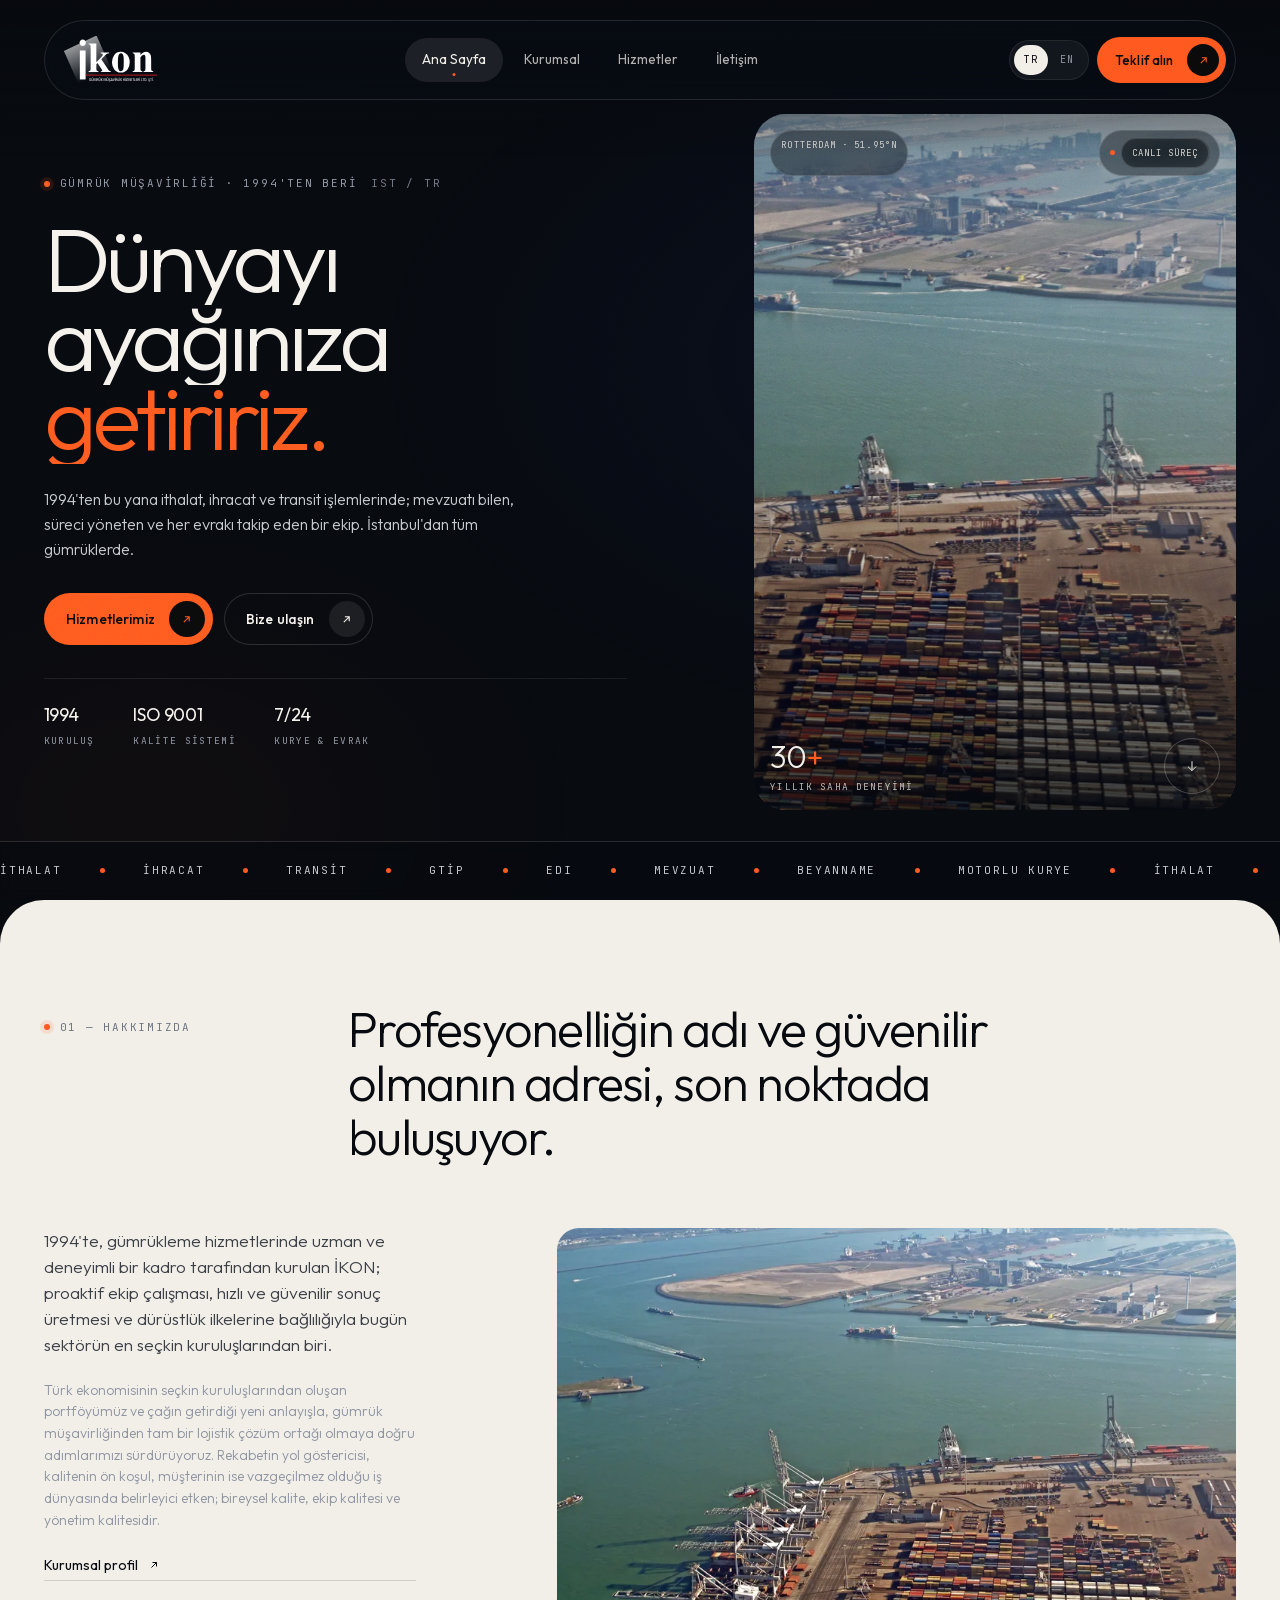
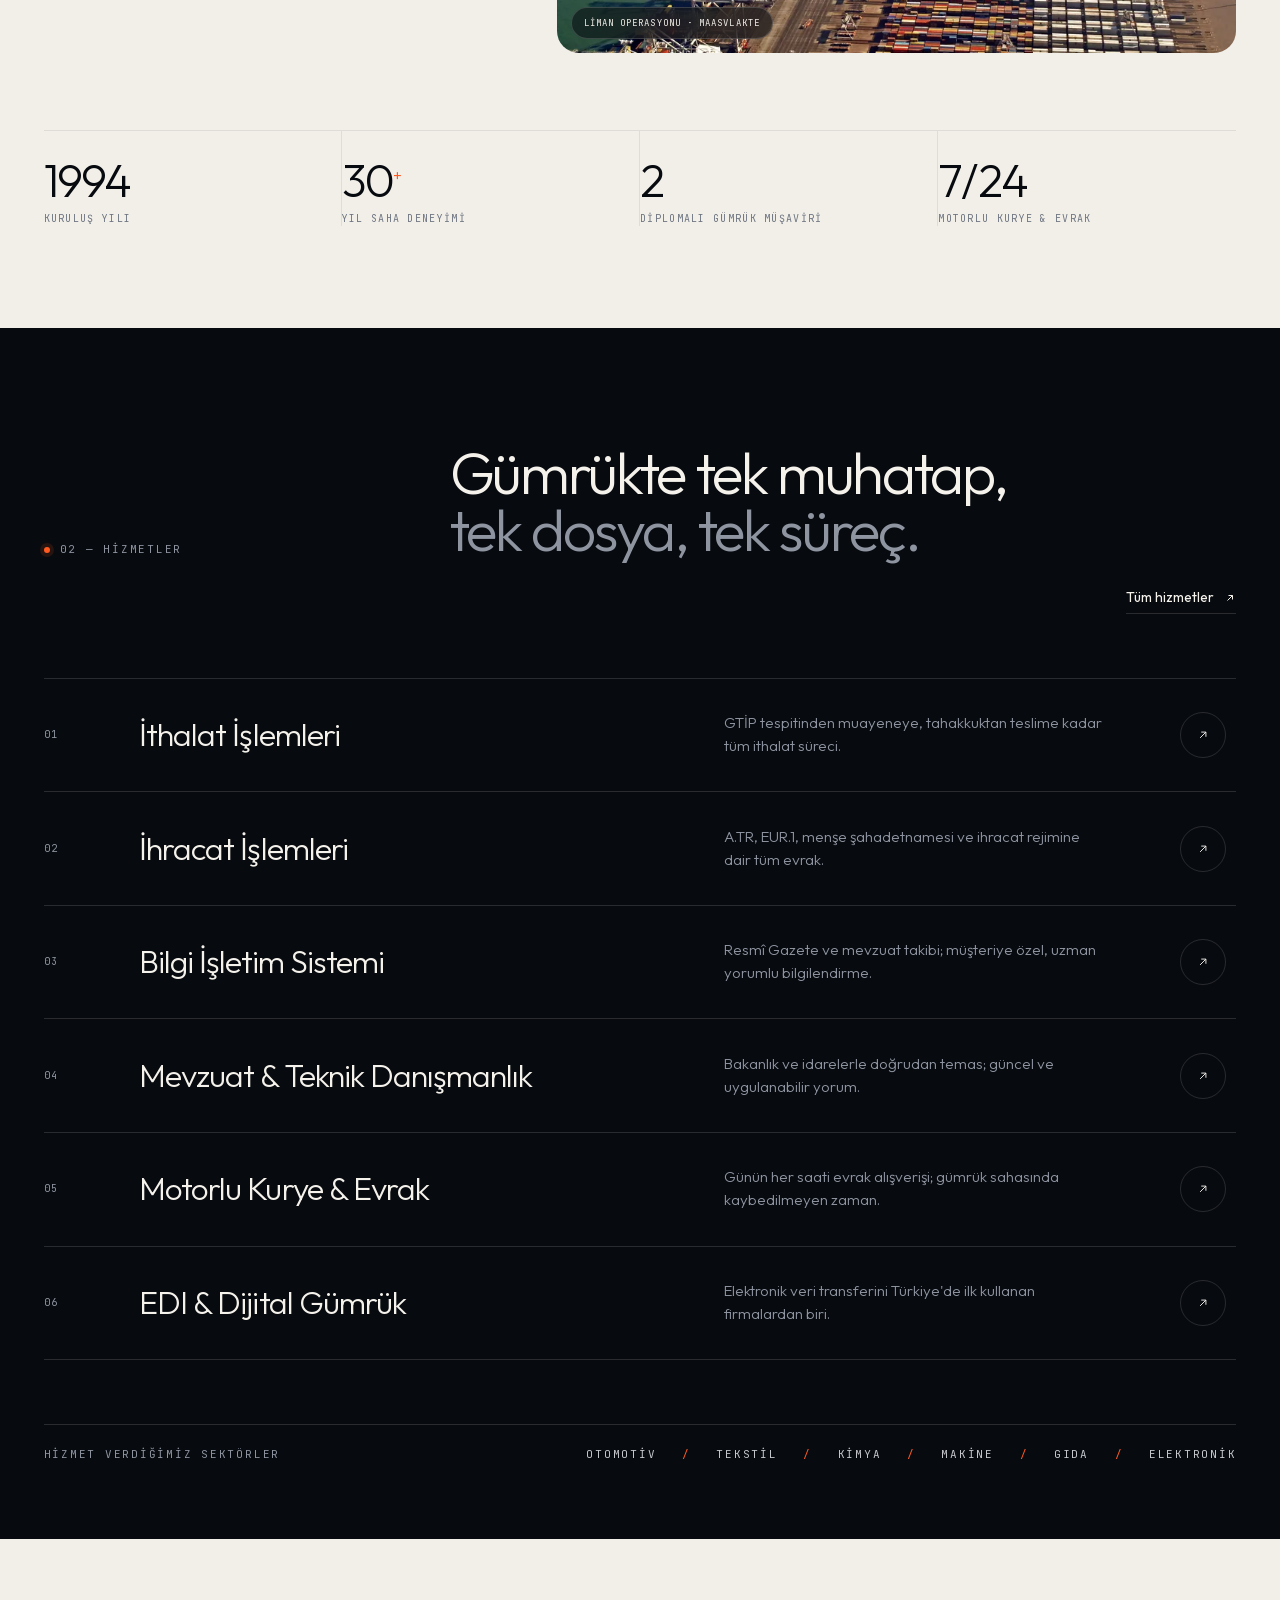
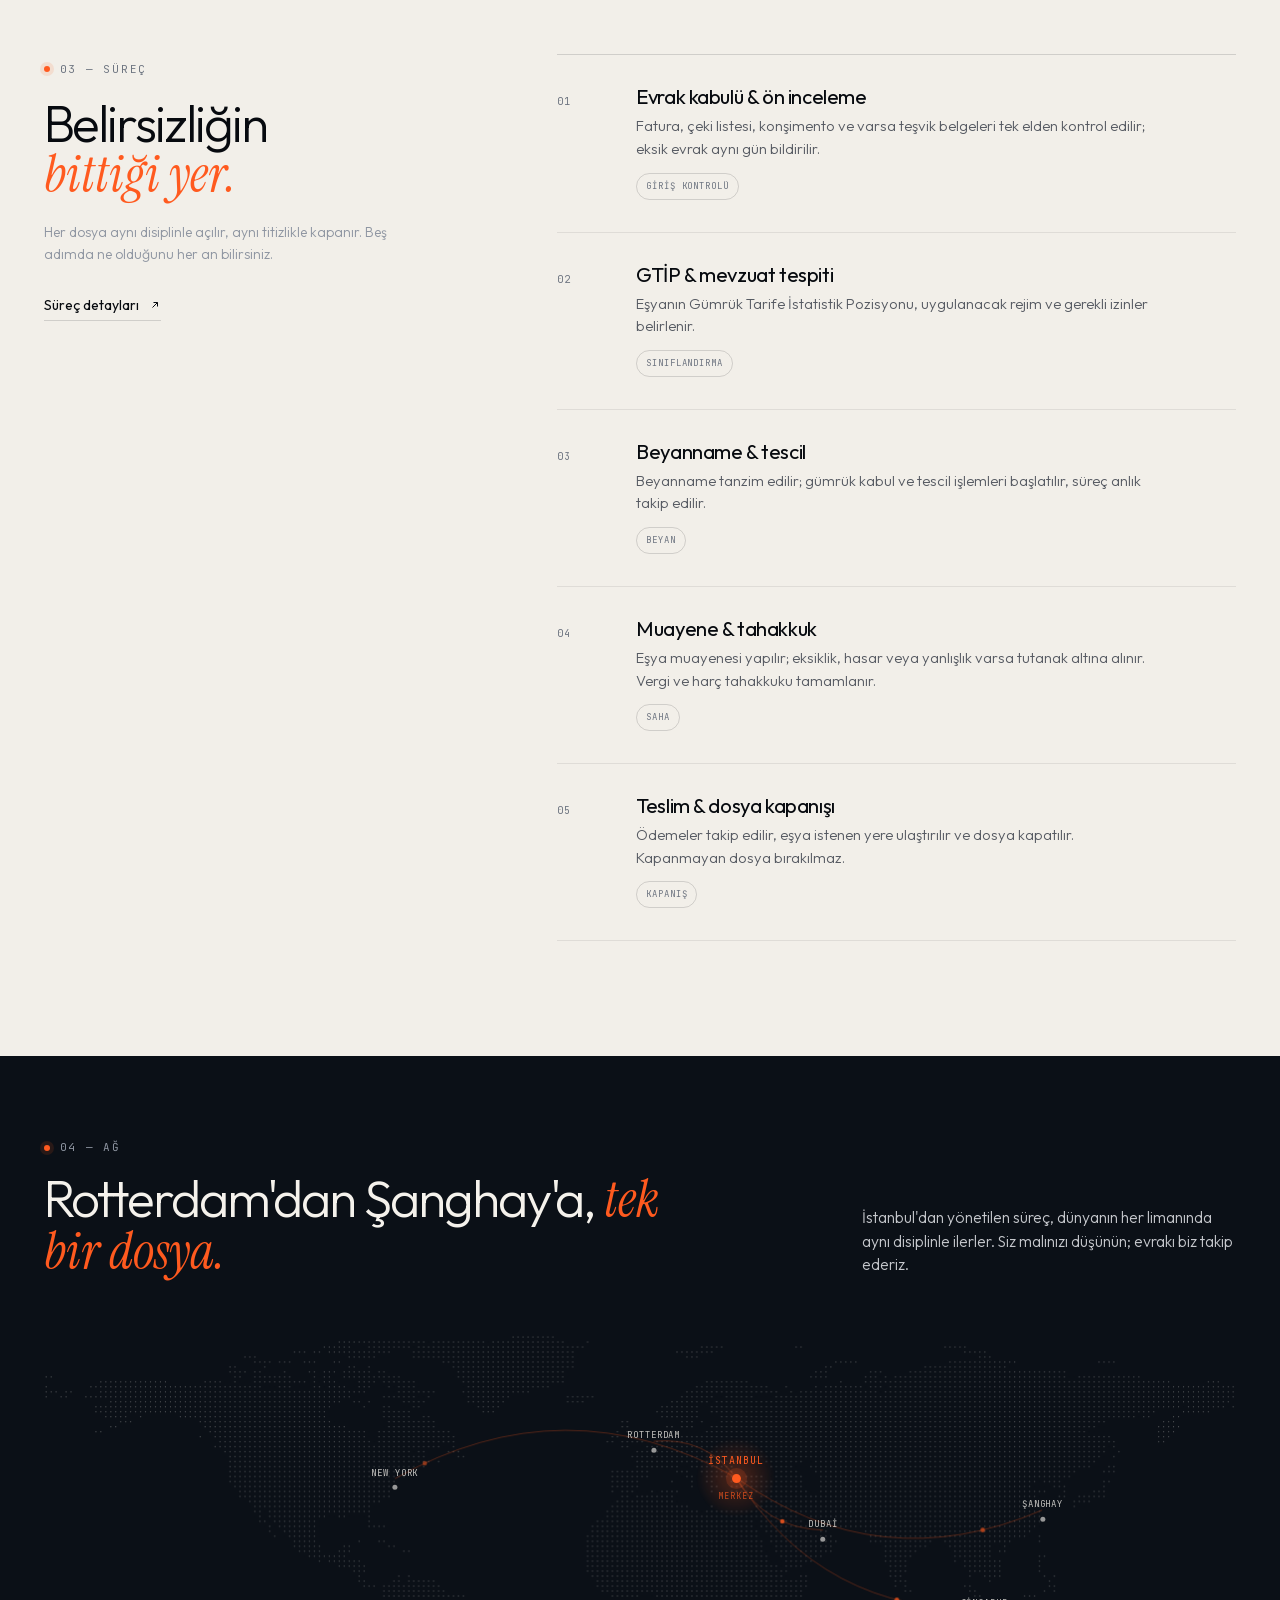
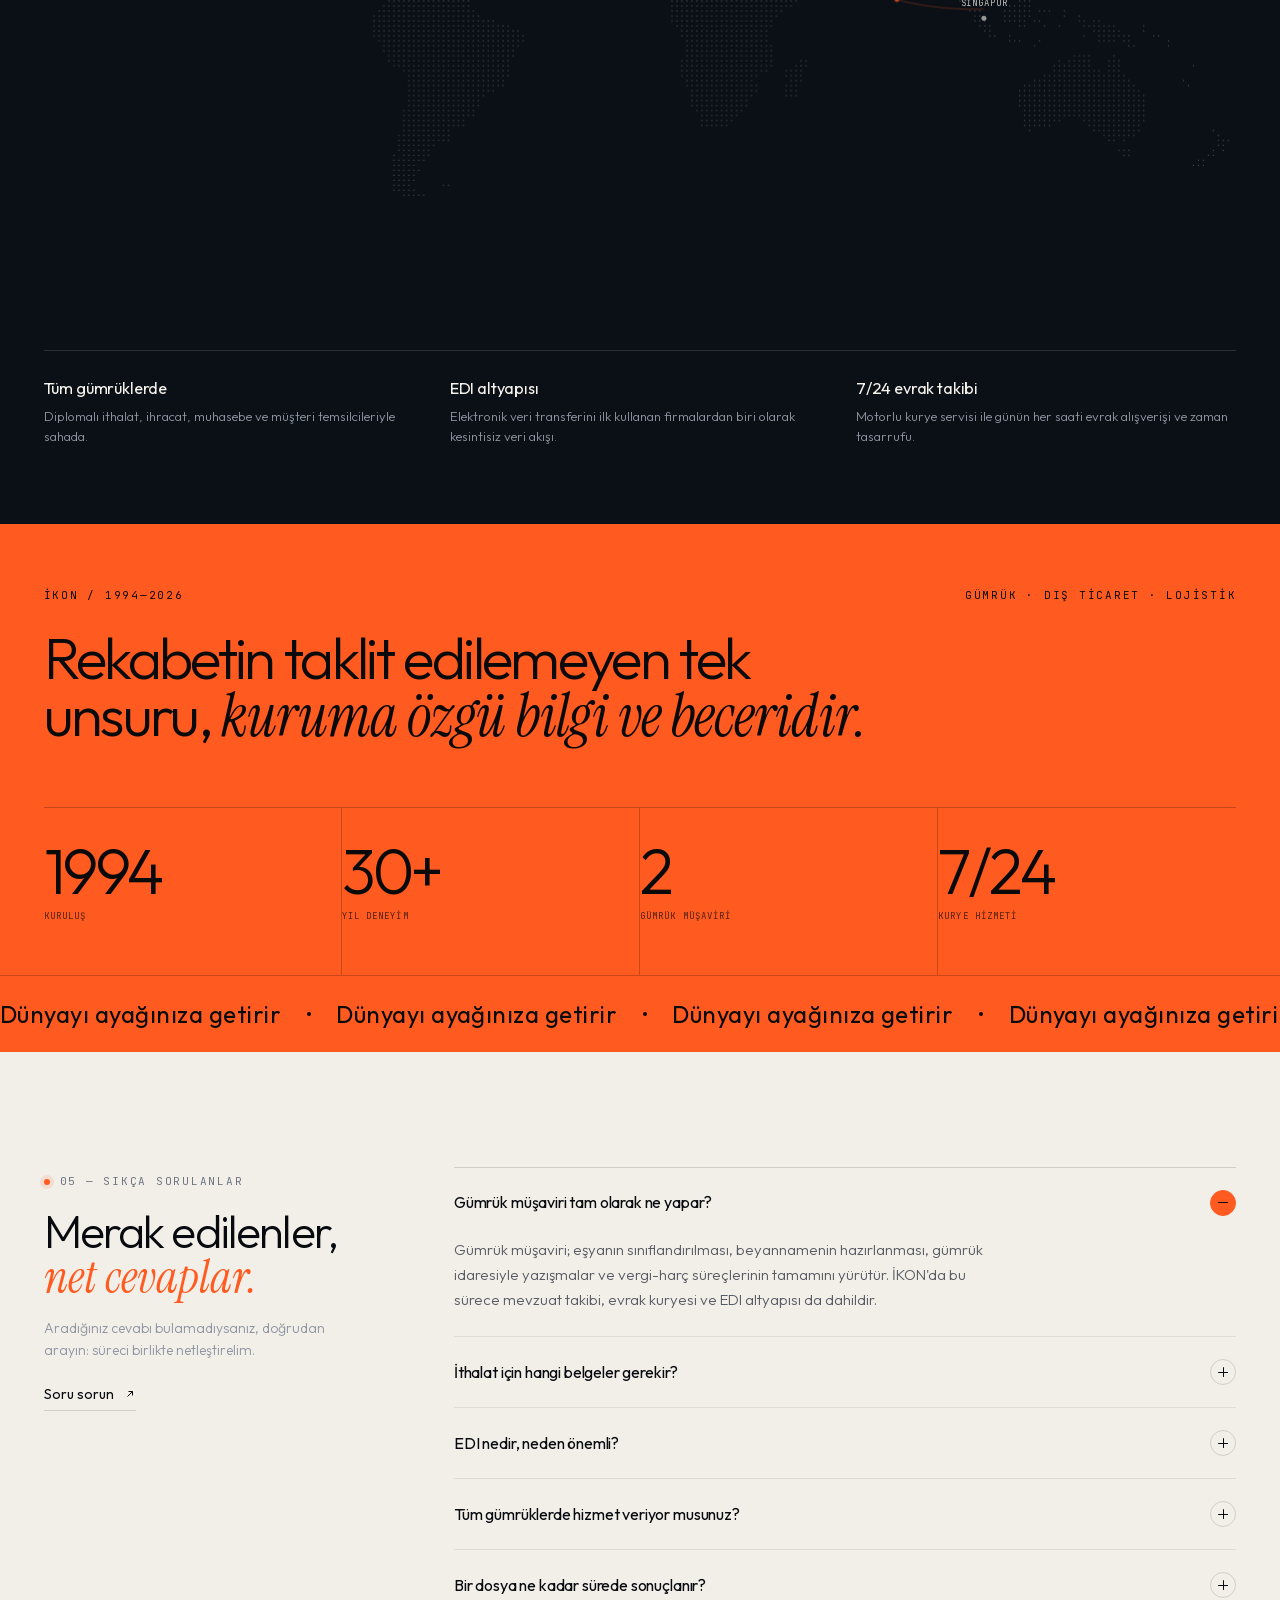
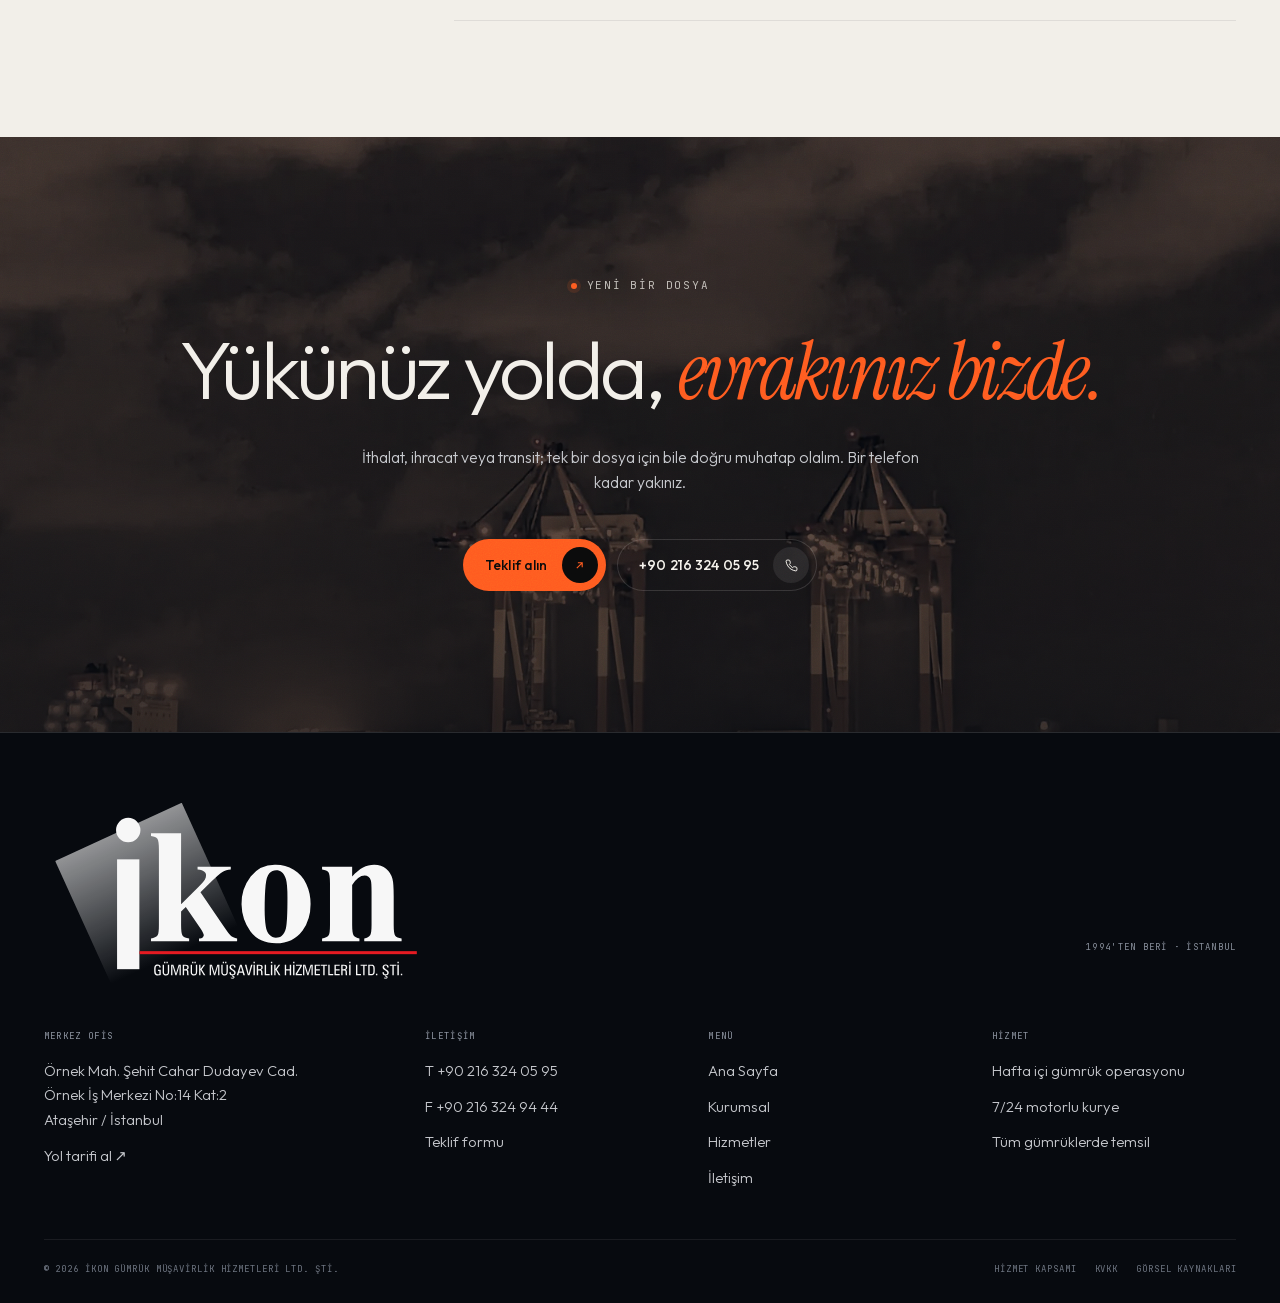
==== commit 0472ce96: "Yeni SVG logo ve .html uzantısız temiz URL yapısı" ====
--- a/index.html
+++ b/index.html
@@ -31,7 +31,7 @@
 <div class="progress" id="progress" aria-hidden="true"></div>
 <div class="preloader" id="preloader" aria-hidden="true">
   <div class="preloader__top mono"><span data-i18n="pre.top">Gümrük Müşavirliği</span><span>İstanbul · 41.00°N 29.03°E</span></div>
-  <div class="preloader__brand">ikon</div>
+  <img class="preloader__brand" src="assets/img/logo.svg" width="112" height="57" alt="">
   <div class="preloader__bottom"><span class="preloader__count num" id="preCount">000</span><span class="preloader__bar"><i id="preBar"></i></span><span class="mono" data-i18n="pre.since">1994'ten beri</span></div>
 </div>
 
@@ -41,22 +41,21 @@
 
 <header class="nav" id="nav">
   <div class="nav__inner">
-    <a class="brand" href="index.html" aria-label="İKON ana sayfa">
-      <span class="brand__mark"><span>i</span></span>
-      <span class="brand__type"><span class="brand__word">ikon</span><span class="brand__sub" data-i18n="brand.sub">Gümrük Müşavirliği</span></span>
+    <a class="brand" href="./" aria-label="İKON Gümrük Müşavirlik Hizmetleri">
+      <img class="brand__logo" src="assets/img/logo.svg" width="112" height="57" alt="">
     </a>
     <nav class="nav__menu" aria-label="Ana menü">
-      <a class="nav__link is-active" href="index.html" data-i18n="nav.home">Ana Sayfa<span class="dot"></span></a>
-      <a class="nav__link" href="kurumsal.html" data-i18n="nav.about">Kurumsal<span class="dot"></span></a>
-      <a class="nav__link" href="hizmetler.html" data-i18n="nav.services">Hizmetler<span class="dot"></span></a>
-      <a class="nav__link" href="iletisim.html" data-i18n="nav.contact">İletişim<span class="dot"></span></a>
+      <a class="nav__link is-active" href="./" data-i18n="nav.home">Ana Sayfa<span class="dot"></span></a>
+      <a class="nav__link" href="kurumsal" data-i18n="nav.about">Kurumsal<span class="dot"></span></a>
+      <a class="nav__link" href="hizmetler" data-i18n="nav.services">Hizmetler<span class="dot"></span></a>
+      <a class="nav__link" href="iletisim" data-i18n="nav.contact">İletişim<span class="dot"></span></a>
     </nav>
     <div class="nav__right">
       <div class="lang" role="group" aria-label="Dil">
         <button type="button" data-lang="tr" aria-pressed="true">TR</button>
         <button type="button" data-lang="en" aria-pressed="false">EN</button>
       </div>
-      <a class="btn nav__cta" href="iletisim.html"><span data-i18n="nav.cta">Teklif alın</span><span class="btn__ico"><svg viewBox="0 0 24 24" fill="none" stroke="currentColor" stroke-width="2"><path d="M7 17L17 7M9 7h8v8"/></svg></span></a>
+      <a class="btn nav__cta" href="iletisim"><span data-i18n="nav.cta">Teklif alın</span><span class="btn__ico"><svg viewBox="0 0 24 24" fill="none" stroke="currentColor" stroke-width="2"><path d="M7 17L17 7M9 7h8v8"/></svg></span></a>
       <button class="nav__burger" id="burger" aria-label="Menü" aria-expanded="false" aria-controls="menu"><i></i><i></i></button>
     </div>
   </div>
@@ -64,10 +63,10 @@
 
 <div class="menu" id="menu" aria-hidden="true">
   <nav class="menu__links" aria-label="Mobil menü">
-    <a class="menu__link" href="index.html" style="transition-delay:.06s"><em>01</em><span data-i18n="nav.home">Ana Sayfa</span></a>
-    <a class="menu__link" href="kurumsal.html" style="transition-delay:.12s"><em>02</em><span data-i18n="nav.about">Kurumsal</span></a>
-    <a class="menu__link" href="hizmetler.html" style="transition-delay:.18s"><em>03</em><span data-i18n="nav.services">Hizmetler</span></a>
-    <a class="menu__link" href="iletisim.html" style="transition-delay:.24s"><em>04</em><span data-i18n="nav.contact">İletişim</span></a>
+    <a class="menu__link" href="./" style="transition-delay:.06s"><em>01</em><span data-i18n="nav.home">Ana Sayfa</span></a>
+    <a class="menu__link" href="kurumsal" style="transition-delay:.12s"><em>02</em><span data-i18n="nav.about">Kurumsal</span></a>
+    <a class="menu__link" href="hizmetler" style="transition-delay:.18s"><em>03</em><span data-i18n="nav.services">Hizmetler</span></a>
+    <a class="menu__link" href="iletisim" style="transition-delay:.24s"><em>04</em><span data-i18n="nav.contact">İletişim</span></a>
   </nav>
   <div class="menu__foot">
     <span>+90 216 324 05 95</span>
@@ -94,8 +93,8 @@
         </h1>
         <p class="hero__lead" data-reveal style="--d:.5s" data-i18n="hero.lead">1994'ten bu yana ithalat, ihracat ve transit işlemlerinde; mevzuatı bilen, süreci yöneten ve her evrakı takip eden bir ekip. İstanbul'dan tüm gümrüklerde.</p>
         <div class="hero__actions" data-reveal style="--d:.62s">
-          <a class="btn" href="hizmetler.html" data-magnetic><span data-i18n="hero.cta1">Hizmetlerimiz</span><span class="btn__ico"><svg viewBox="0 0 24 24" fill="none" stroke="currentColor" stroke-width="2"><path d="M7 17L17 7M9 7h8v8"/></svg></span></a>
-          <a class="btn btn--ghost" href="iletisim.html" data-magnetic><span data-i18n="hero.cta2">Bize ulaşın</span><span class="btn__ico"><svg viewBox="0 0 24 24" fill="none" stroke="currentColor" stroke-width="2"><path d="M7 17L17 7M9 7h8v8"/></svg></span></a>
+          <a class="btn" href="hizmetler" data-magnetic><span data-i18n="hero.cta1">Hizmetlerimiz</span><span class="btn__ico"><svg viewBox="0 0 24 24" fill="none" stroke="currentColor" stroke-width="2"><path d="M7 17L17 7M9 7h8v8"/></svg></span></a>
+          <a class="btn btn--ghost" href="iletisim" data-magnetic><span data-i18n="hero.cta2">Bize ulaşın</span><span class="btn__ico"><svg viewBox="0 0 24 24" fill="none" stroke="currentColor" stroke-width="2"><path d="M7 17L17 7M9 7h8v8"/></svg></span></a>
         </div>
         <div class="hero__meta" data-reveal style="--d:.72s">
           <div><b>1994</b><span data-i18n="hero.m1">Kuruluş</span></div>
@@ -135,7 +134,7 @@
         <div class="manifest__col">
           <p class="lead" data-reveal data-i18n="m.lead">1994'te, gümrükleme hizmetlerinde uzman ve deneyimli bir kadro tarafından kurulan İKON; proaktif ekip çalışması, hızlı ve güvenilir sonuç üretmesi ve dürüstlük ilkelerine bağlılığıyla bugün sektörün en seçkin kuruluşlarından biri.</p>
           <p class="small" data-reveal style="--d:.08s" data-i18n="m.body">Türk ekonomisinin seçkin kuruluşlarından oluşan portföyümüz ve çağın getirdiği yeni anlayışla, gümrük müşavirliğinden tam bir lojistik çözüm ortağı olmaya doğru adımlarımızı sürdürüyoruz. Rekabetin yol göstericisi, kalitenin ön koşul, müşterinin ise vazgeçilmez olduğu iş dünyasında belirleyici etken; bireysel kalite, ekip kalitesi ve yönetim kalitesidir.</p>
-          <a class="link-arrow" href="kurumsal.html" data-reveal style="--d:.16s"><span data-i18n="m.link">Kurumsal profil</span><svg viewBox="0 0 24 24" fill="none" stroke="currentColor" stroke-width="2"><path d="M7 17L17 7M9 7h8v8"/></svg></a>
+          <a class="link-arrow" href="kurumsal" data-reveal style="--d:.16s"><span data-i18n="m.link">Kurumsal profil</span><svg viewBox="0 0 24 24" fill="none" stroke="currentColor" stroke-width="2"><path d="M7 17L17 7M9 7h8v8"/></svg></a>
         </div>
         <figure class="manifest__figure" data-reveal="scale">
           <img src="assets/img/aerial-1600.webp" srcset="assets/img/aerial-900.webp 900w, assets/img/aerial-1600.webp 1600w" sizes="(max-width: 1024px) 92vw, 58vw" width="1600" height="1200" alt="Liman sahasında konteyner istif alanları ve gemi trafiği" loading="lazy" decoding="async">
@@ -157,41 +156,41 @@
       <div class="head">
         <div class="head__label"><span class="eyebrow" data-i18n="sv.label">02 — Hizmetler</span></div>
         <h2 class="head__title" data-reveal><span data-i18n="sv.title1">Gümrükte tek muhatap,</span><br><span class="dim" data-i18n="sv.title2">tek dosya, tek süreç.</span></h2>
-        <div class="head__aside"><a class="link-arrow" href="hizmetler.html"><span data-i18n="sv.all">Tüm hizmetler</span><svg viewBox="0 0 24 24" fill="none" stroke="currentColor" stroke-width="2"><path d="M7 17L17 7M9 7h8v8"/></svg></a></div>
+        <div class="head__aside"><a class="link-arrow" href="hizmetler"><span data-i18n="sv.all">Tüm hizmetler</span><svg viewBox="0 0 24 24" fill="none" stroke="currentColor" stroke-width="2"><path d="M7 17L17 7M9 7h8v8"/></svg></a></div>
       </div>
 
       <div class="svc-list" id="svcList">
-        <a class="svc-row" href="hizmetler.html#ithalat" data-preview="assets/img/detail-700.webp" data-preview-label="İthalat" data-reveal>
+        <a class="svc-row" href="hizmetler#ithalat" data-preview="assets/img/detail-700.webp" data-preview-label="İthalat" data-reveal>
           <span class="svc-row__num">01</span>
           <span class="svc-row__title" data-i18n="sv.1.t">İthalat İşlemleri</span>
           <span class="svc-row__desc" data-i18n="sv.1.d">GTİP tespitinden muayeneye, tahakkuktan teslime kadar tüm ithalat süreci.</span>
           <span class="svc-row__arr"><svg viewBox="0 0 24 24" fill="none" stroke="currentColor" stroke-width="1.6"><path d="M7 17L17 7M9 7h8v8"/></svg></span>
         </a>
-        <a class="svc-row" href="hizmetler.html#ihracat" data-preview="assets/img/ship-900.webp" data-preview-label="İhracat" data-reveal style="--d:.05s">
+        <a class="svc-row" href="hizmetler#ihracat" data-preview="assets/img/ship-900.webp" data-preview-label="İhracat" data-reveal style="--d:.05s">
           <span class="svc-row__num">02</span>
           <span class="svc-row__title" data-i18n="sv.2.t">İhracat İşlemleri</span>
           <span class="svc-row__desc" data-i18n="sv.2.d">A.TR, EUR.1, menşe şahadetnamesi ve ihracat rejimine dair tüm evrak.</span>
           <span class="svc-row__arr"><svg viewBox="0 0 24 24" fill="none" stroke="currentColor" stroke-width="1.6"><path d="M7 17L17 7M9 7h8v8"/></svg></span>
         </a>
-        <a class="svc-row" href="hizmetler.html#bilgi" data-preview="assets/img/stacks-700.webp" data-preview-label="Bilgi" data-reveal style="--d:.1s">
+        <a class="svc-row" href="hizmetler#bilgi" data-preview="assets/img/stacks-700.webp" data-preview-label="Bilgi" data-reveal style="--d:.1s">
           <span class="svc-row__num">03</span>
           <span class="svc-row__title" data-i18n="sv.3.t">Bilgi İşletim Sistemi</span>
           <span class="svc-row__desc" data-i18n="sv.3.d">Resmî Gazete ve mevzuat takibi; müşteriye özel, uzman yorumlu bilgilendirme.</span>
           <span class="svc-row__arr"><svg viewBox="0 0 24 24" fill="none" stroke="currentColor" stroke-width="1.6"><path d="M7 17L17 7M9 7h8v8"/></svg></span>
         </a>
-        <a class="svc-row" href="hizmetler.html#mevzuat" data-preview="assets/img/aerial-900.webp" data-preview-label="Mevzuat" data-reveal style="--d:.15s">
+        <a class="svc-row" href="hizmetler#mevzuat" data-preview="assets/img/aerial-900.webp" data-preview-label="Mevzuat" data-reveal style="--d:.15s">
           <span class="svc-row__num">04</span>
           <span class="svc-row__title" data-i18n="sv.4.t">Mevzuat &amp; Teknik Danışmanlık</span>
           <span class="svc-row__desc" data-i18n="sv.4.d">Bakanlık ve idarelerle doğrudan temas; güncel ve uygulanabilir yorum.</span>
           <span class="svc-row__arr"><svg viewBox="0 0 24 24" fill="none" stroke="currentColor" stroke-width="1.6"><path d="M7 17L17 7M9 7h8v8"/></svg></span>
         </a>
-        <a class="svc-row" href="hizmetler.html#kurye" data-preview="assets/img/marus-900.webp" data-preview-label="Kurye" data-reveal style="--d:.2s">
+        <a class="svc-row" href="hizmetler#kurye" data-preview="assets/img/marus-900.webp" data-preview-label="Kurye" data-reveal style="--d:.2s">
           <span class="svc-row__num">05</span>
           <span class="svc-row__title" data-i18n="sv.5.t">Motorlu Kurye &amp; Evrak</span>
           <span class="svc-row__desc" data-i18n="sv.5.d">Günün her saati evrak alışverişi; gümrük sahasında kaybedilmeyen zaman.</span>
           <span class="svc-row__arr"><svg viewBox="0 0 24 24" fill="none" stroke="currentColor" stroke-width="1.6"><path d="M7 17L17 7M9 7h8v8"/></svg></span>
         </a>
-        <a class="svc-row" href="hizmetler.html#edi" data-preview="assets/img/cranes-900.webp" data-preview-label="EDI" data-reveal style="--d:.25s">
+        <a class="svc-row" href="hizmetler#edi" data-preview="assets/img/cranes-900.webp" data-preview-label="EDI" data-reveal style="--d:.25s">
           <span class="svc-row__num">06</span>
           <span class="svc-row__title" data-i18n="sv.6.t">EDI &amp; Dijital Gümrük</span>
           <span class="svc-row__desc" data-i18n="sv.6.d">Elektronik veri transferini Türkiye'de ilk kullanan firmalardan biri.</span>
@@ -217,7 +216,7 @@
           <span class="eyebrow" data-i18n="pr.label">03 — Süreç</span>
           <h2 data-reveal><span data-i18n="pr.title1">Belirsizliğin</span><br><span class="serif" style="color:var(--orange)" data-i18n="pr.title2">bittiği yer.</span></h2>
           <p class="small" data-reveal data-i18n="pr.lead">Her dosya aynı disiplinle açılır, aynı titizlikle kapanır. Beş adımda ne olduğunu her an bilirsiniz.</p>
-          <a class="link-arrow" href="hizmetler.html" data-reveal><span data-i18n="pr.link">Süreç detayları</span><svg viewBox="0 0 24 24" fill="none" stroke="currentColor" stroke-width="2"><path d="M7 17L17 7M9 7h8v8"/></svg></a>
+          <a class="link-arrow" href="hizmetler" data-reveal><span data-i18n="pr.link">Süreç detayları</span><svg viewBox="0 0 24 24" fill="none" stroke="currentColor" stroke-width="2"><path d="M7 17L17 7M9 7h8v8"/></svg></a>
         </div>
         <div class="process__steps" id="steps">
           <article class="step">
@@ -302,7 +301,7 @@
           <span class="eyebrow" data-i18n="faq.label">05 — Sıkça sorulanlar</span>
           <h2 data-reveal><span data-i18n="faq.title1">Merak edilenler,</span><br><span class="serif" style="color:var(--orange)" data-i18n="faq.title2">net cevaplar.</span></h2>
           <p class="small" data-reveal data-i18n="faq.lead">Aradığınız cevabı bulamadıysanız, doğrudan arayın: süreci birlikte netleştirelim.</p>
-          <a class="link-arrow" href="iletisim.html" style="margin-top:22px" data-reveal><span data-i18n="faq.cta">Soru sorun</span><svg viewBox="0 0 24 24" fill="none" stroke="currentColor" stroke-width="2"><path d="M7 17L17 7M9 7h8v8"/></svg></a>
+          <a class="link-arrow" href="iletisim" style="margin-top:22px" data-reveal><span data-i18n="faq.cta">Soru sorun</span><svg viewBox="0 0 24 24" fill="none" stroke="currentColor" stroke-width="2"><path d="M7 17L17 7M9 7h8v8"/></svg></a>
         </div>
         <div class="faq__list">
           <div class="faq__item">
@@ -338,7 +337,7 @@
       <h2 class="cta__title" data-reveal><span data-i18n="cta.title1">Yükünüz yolda,</span> <em data-i18n="cta.title2">evrakınız bizde.</em></h2>
       <p class="cta__sub" data-i18n="cta.sub">İthalat, ihracat veya transit; tek bir dosya için bile doğru muhatap olalım. Bir telefon kadar yakınız.</p>
       <div class="cta__actions">
-        <a class="btn" href="iletisim.html" data-magnetic><span data-i18n="cta.b1">Teklif alın</span><span class="btn__ico"><svg viewBox="0 0 24 24" fill="none" stroke="currentColor" stroke-width="2"><path d="M7 17L17 7M9 7h8v8"/></svg></span></a>
+        <a class="btn" href="iletisim" data-magnetic><span data-i18n="cta.b1">Teklif alın</span><span class="btn__ico"><svg viewBox="0 0 24 24" fill="none" stroke="currentColor" stroke-width="2"><path d="M7 17L17 7M9 7h8v8"/></svg></span></a>
         <a class="btn btn--ghost" href="tel:+902163240595" data-magnetic><span>+90 216 324 05 95</span><span class="btn__ico"><svg viewBox="0 0 24 24" fill="none" stroke="currentColor" stroke-width="1.8"><path d="M22 16.9v3a2 2 0 0 1-2.2 2 19.8 19.8 0 0 1-8.6-3.1 19.5 19.5 0 0 1-6-6A19.8 19.8 0 0 1 2.1 4.2 2 2 0 0 1 4.1 2h3a2 2 0 0 1 2 1.7c.1.9.4 1.8.7 2.7a2 2 0 0 1-.5 2.1L8.1 9.9a16 16 0 0 0 6 6l1.4-1.2a2 2 0 0 1 2.1-.5c.9.3 1.8.6 2.7.7a2 2 0 0 1 1.7 2z"/></svg></span></a>
       </div>
     </div>
@@ -347,7 +346,7 @@
 
 <footer class="footer">
   <div class="shell">
-    <div class="footer__word">ikon<em class="footer__word-meta">Gümrük Müşavirliği<br>Since 1994 · İstanbul</em></div>
+    <div class="footer__word"><img src="assets/img/logo.svg" width="112" height="57" alt="İKON"><em class="footer__word-meta" data-i18n="ft.since">1994'ten beri · İstanbul</em></div>
     <div class="footer__grid">
       <div class="footer__col">
         <h4 data-i18n="ft.office">Merkez ofis</h4>
@@ -358,14 +357,14 @@
         <h4 data-i18n="ft.contact">İletişim</h4>
         <a href="tel:+902163240595">T +90 216 324 05 95</a>
         <a href="tel:+902163249444">F +90 216 324 94 44</a>
-        <a href="iletisim.html" data-i18n="ft.form">Teklif formu</a>
+        <a href="iletisim" data-i18n="ft.form">Teklif formu</a>
       </div>
       <div class="footer__col">
         <h4 data-i18n="ft.menu">Menü</h4>
-        <a href="index.html" data-i18n="nav.home">Ana Sayfa</a>
-        <a href="kurumsal.html" data-i18n="nav.about">Kurumsal</a>
-        <a href="hizmetler.html" data-i18n="nav.services">Hizmetler</a>
-        <a href="iletisim.html" data-i18n="nav.contact">İletişim</a>
+        <a href="./" data-i18n="nav.home">Ana Sayfa</a>
+        <a href="kurumsal" data-i18n="nav.about">Kurumsal</a>
+        <a href="hizmetler" data-i18n="nav.services">Hizmetler</a>
+        <a href="iletisim" data-i18n="nav.contact">İletişim</a>
       </div>
       <div class="footer__col">
         <h4 data-i18n="ft.hours">Hizmet</h4>
@@ -376,7 +375,7 @@
     </div>
     <div class="footer__bottom">
       <span>© <span id="year">2026</span> İKON Gümrük Müşavirlik Hizmetleri Ltd. Şti.</span>
-      <span style="display:flex;gap:18px;flex-wrap:wrap"><a href="hizmetler.html" data-i18n="ft.legal1">Hizmet kapsamı</a><a href="iletisim.html#kvkk" data-i18n="ft.legal2">KVKK</a><a href="ATTRIBUTIONS.md" data-i18n="ft.credits">Görsel kaynakları</a></span>
+      <span style="display:flex;gap:18px;flex-wrap:wrap"><a href="hizmetler" data-i18n="ft.legal1">Hizmet kapsamı</a><a href="iletisim#kvkk" data-i18n="ft.legal2">KVKK</a><a href="ATTRIBUTIONS.md" data-i18n="ft.credits">Görsel kaynakları</a></span>
     </div>
   </div>
 </footer>
--- a/assets/css/style.css
+++ b/assets/css/style.css
@@ -823,3 +823,22 @@
   .hero__aside{min-height:auto}
   .hero__badge b{font-size:1.9rem}
 }
+
+/* ============================================================
+   SVG LOGO (2026 logo update)
+   ============================================================ */
+.brand{padding:4px 10px 4px 6px;border-radius:16px}
+.brand__logo{height:clamp(38px,4vw,56px);width:auto;display:block}
+.preloader__brand{width:clamp(250px,34vw,520px);height:auto;display:block;animation:preLogo 1.1s var(--ease) both}
+@keyframes preLogo{from{opacity:0;transform:translateY(16px)}to{opacity:1;transform:none}}
+.footer__word{display:flex;align-items:flex-end;justify-content:space-between;gap:24px;font-size:0;line-height:0}
+.footer__word img{width:clamp(240px,30vw,460px);height:auto;display:block}
+@media(max-width:820px){
+  .brand{padding:3px 8px 3px 4px}
+  .brand__logo{height:42px}
+  .footer__word img{width:min(78vw,380px)}
+  .preloader__brand{width:min(66vw,260px)}
+}
+@media(max-width:560px){
+  .footer__word img{width:76vw}
+}
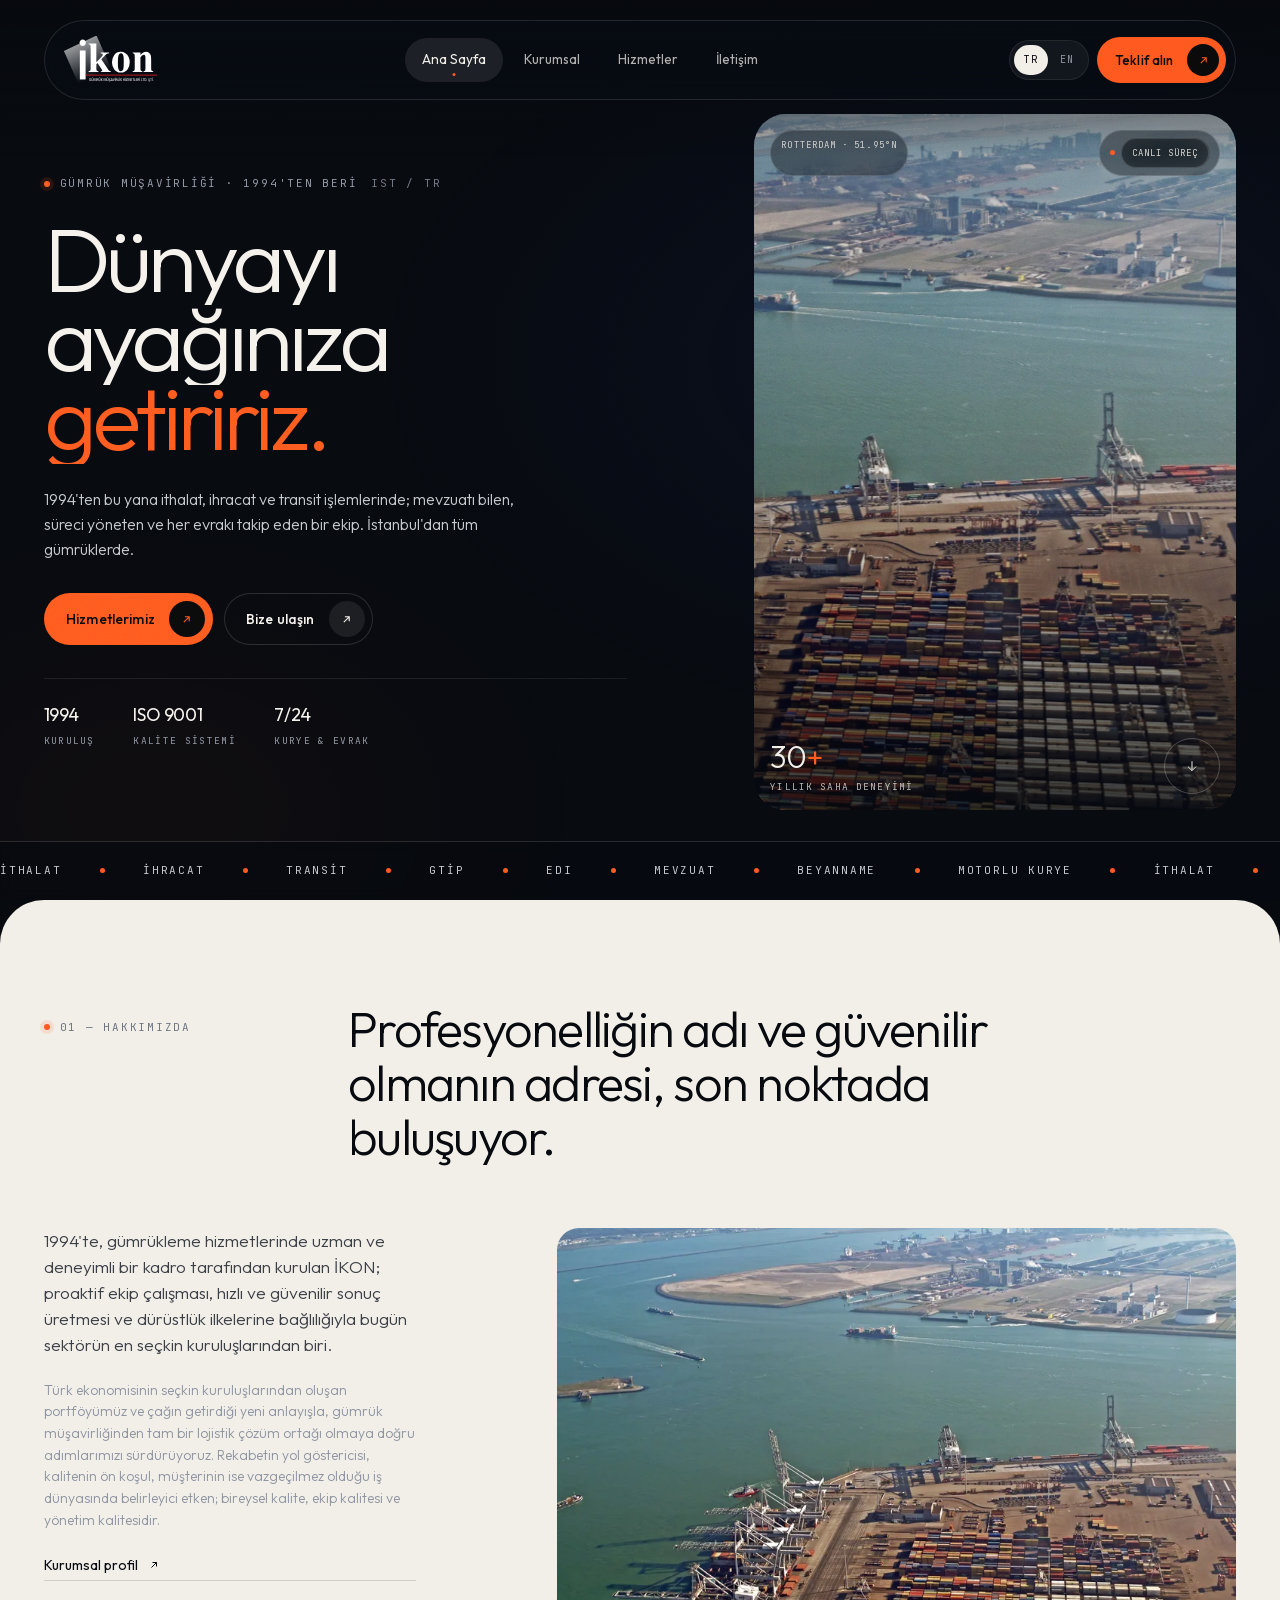
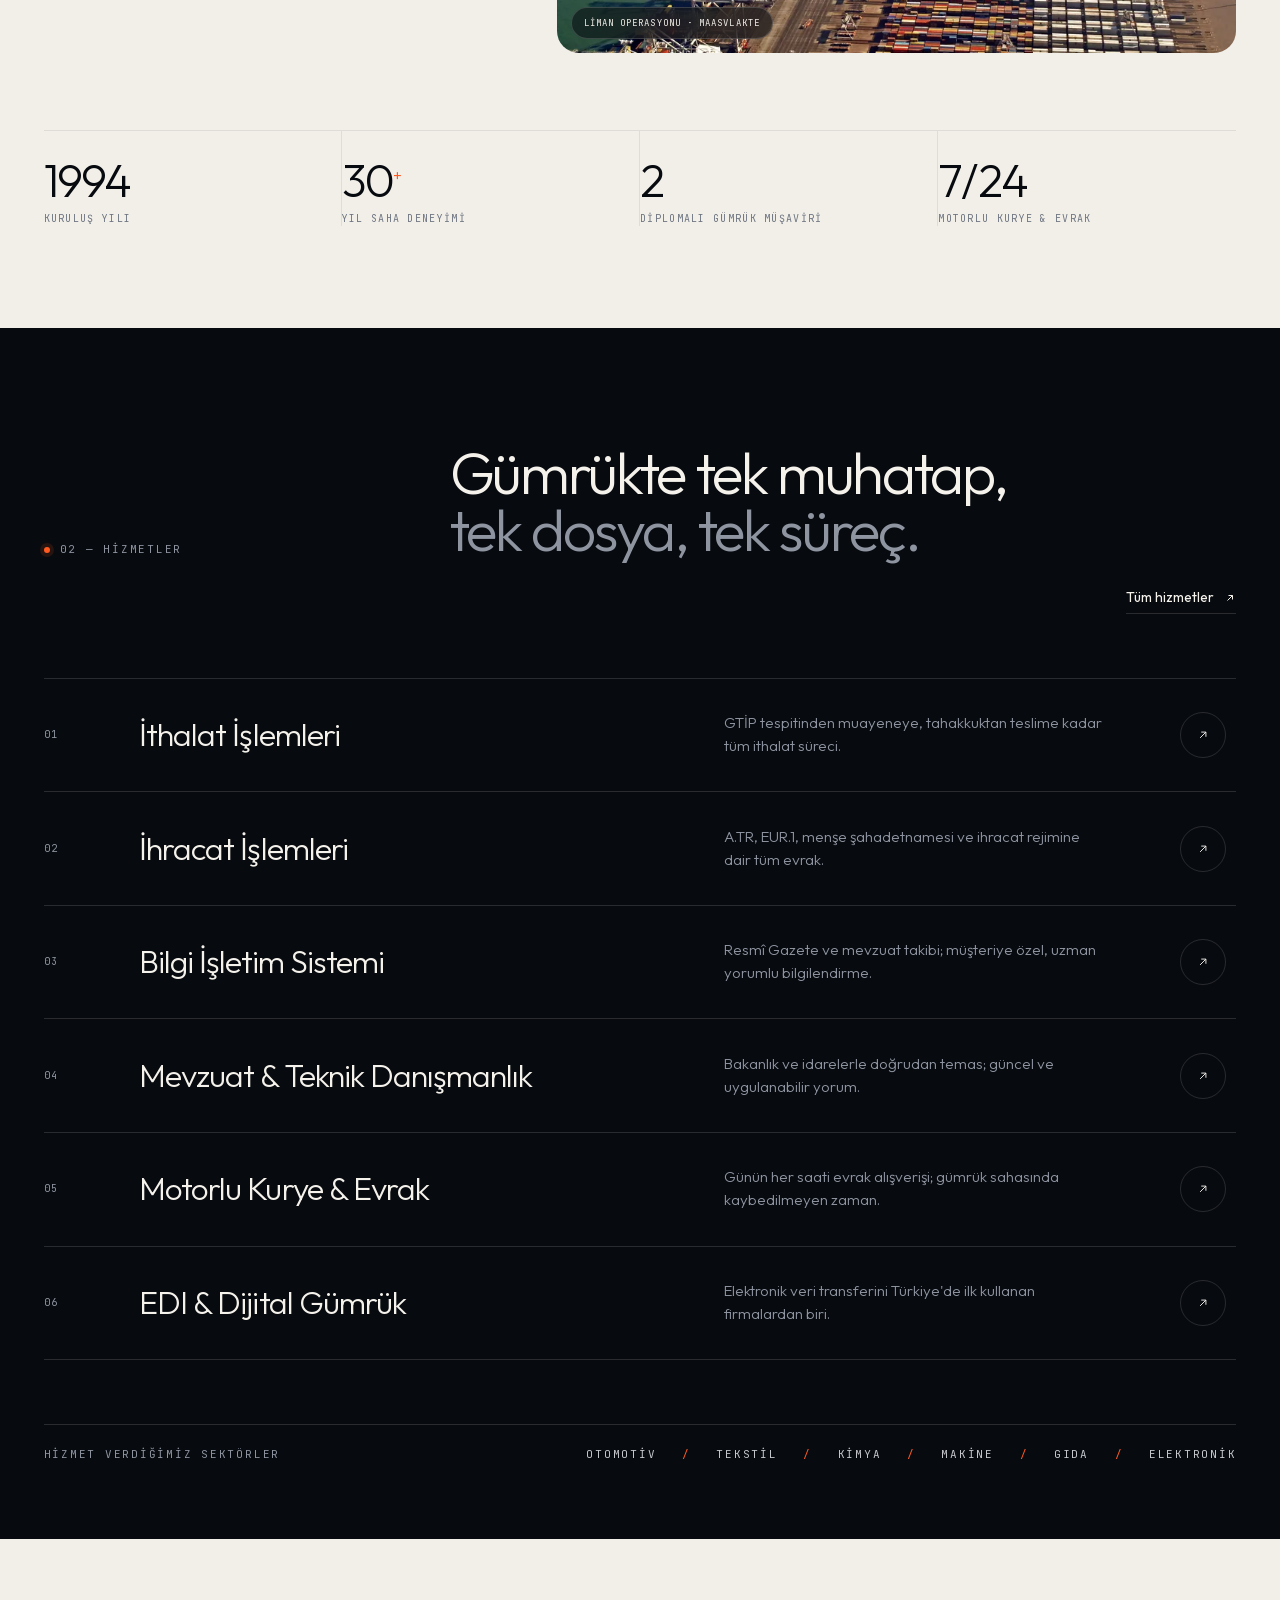
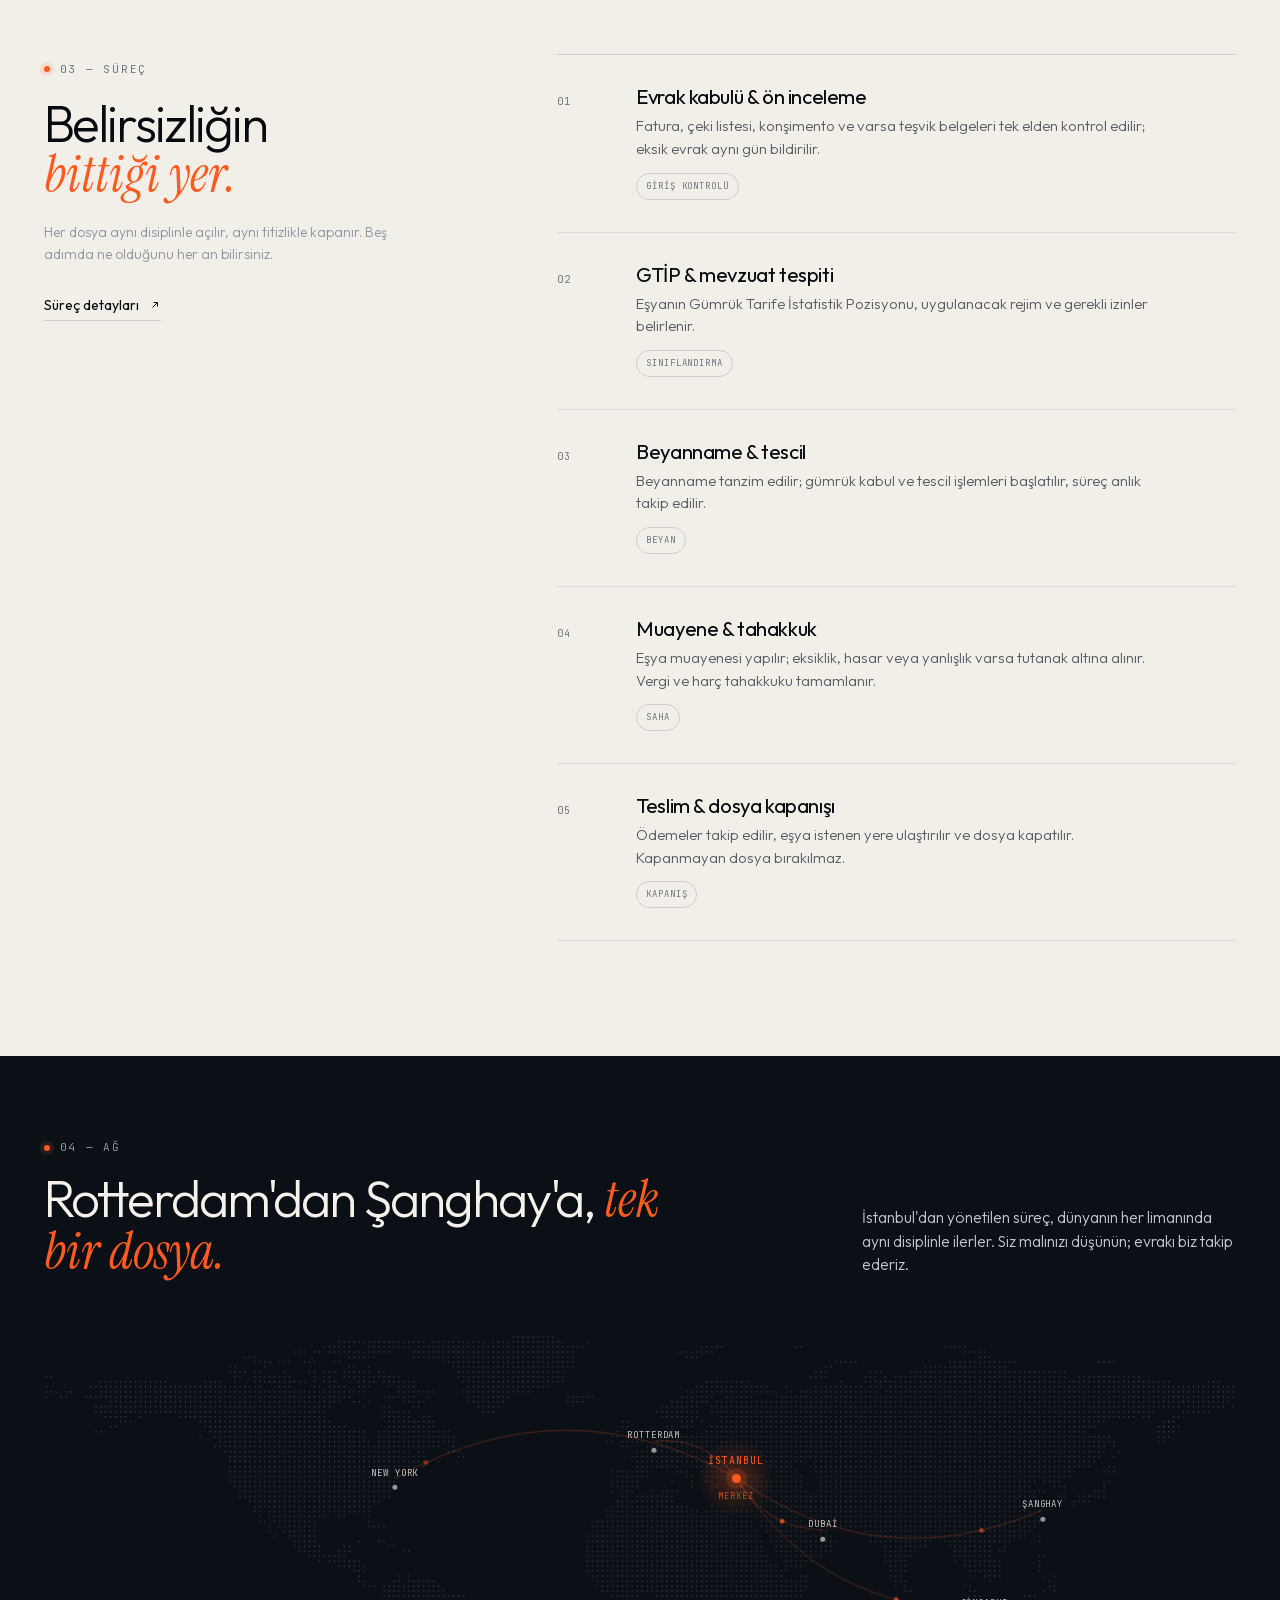
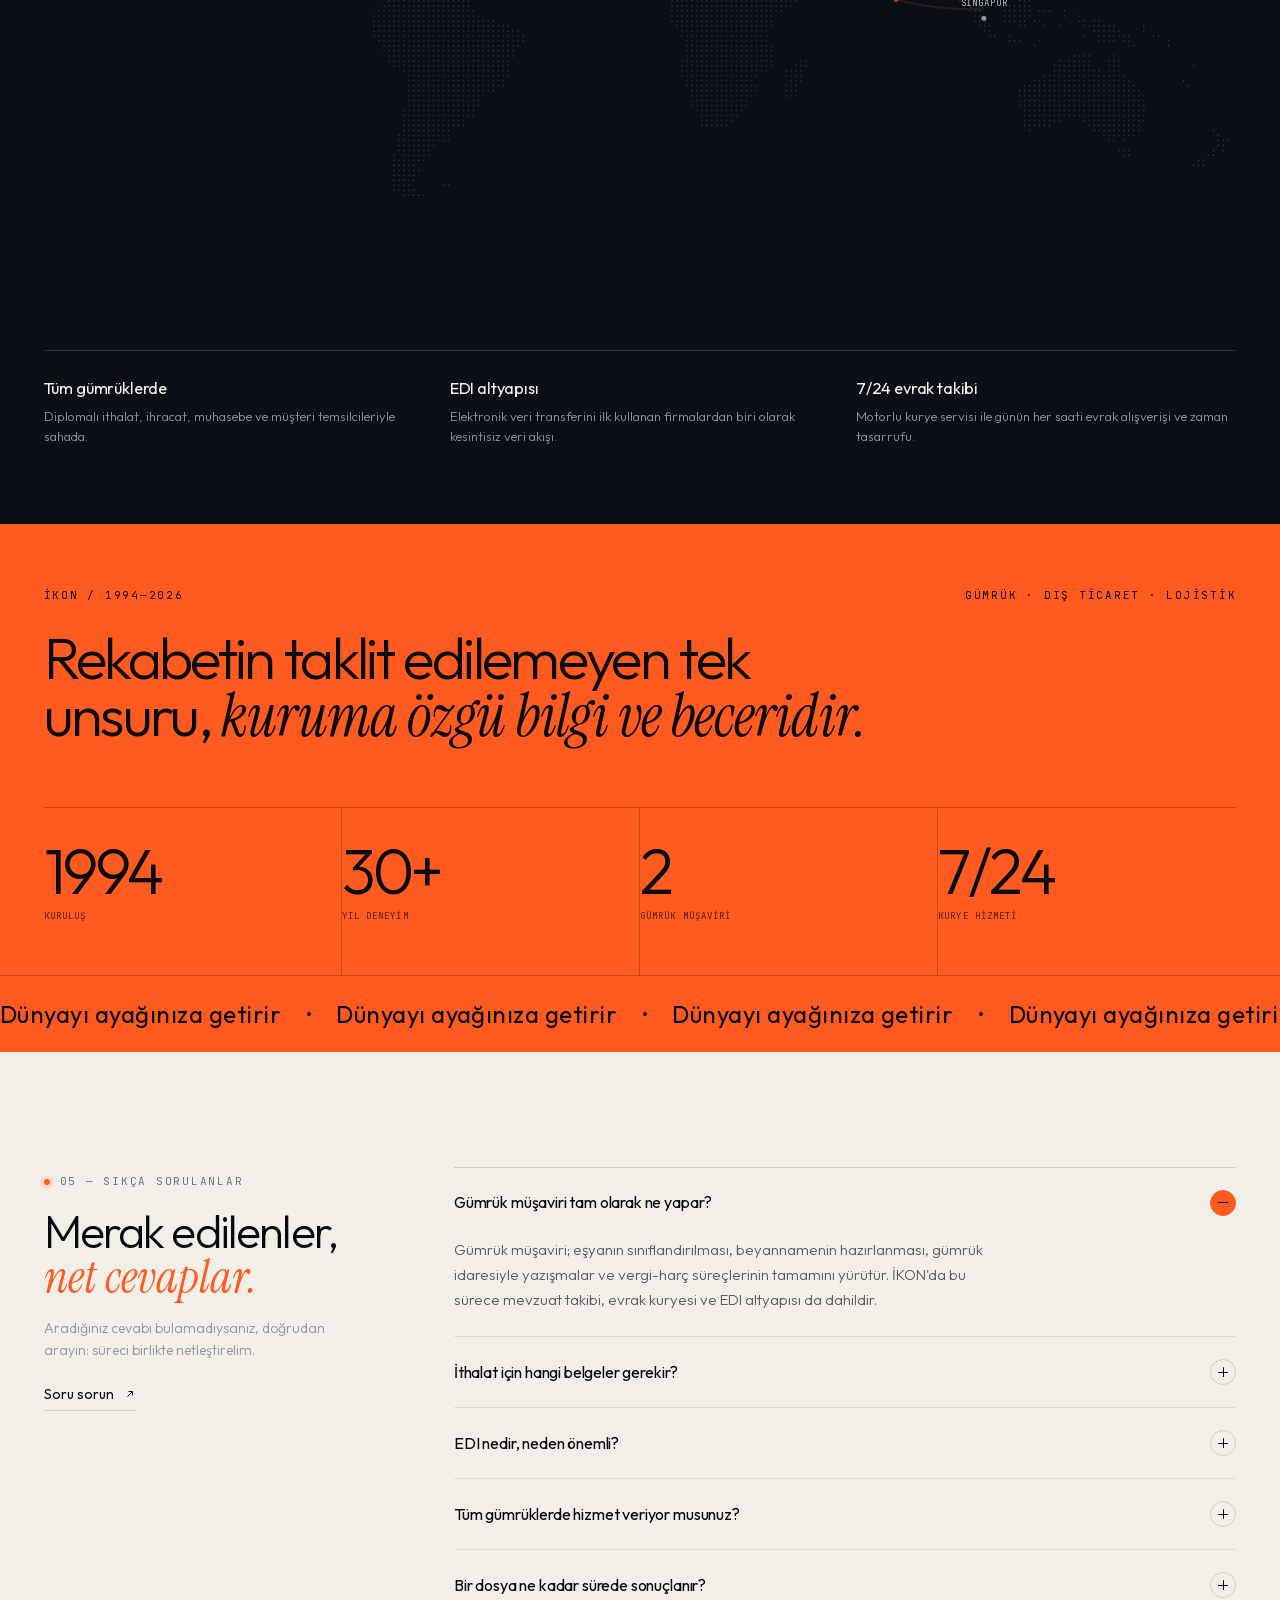
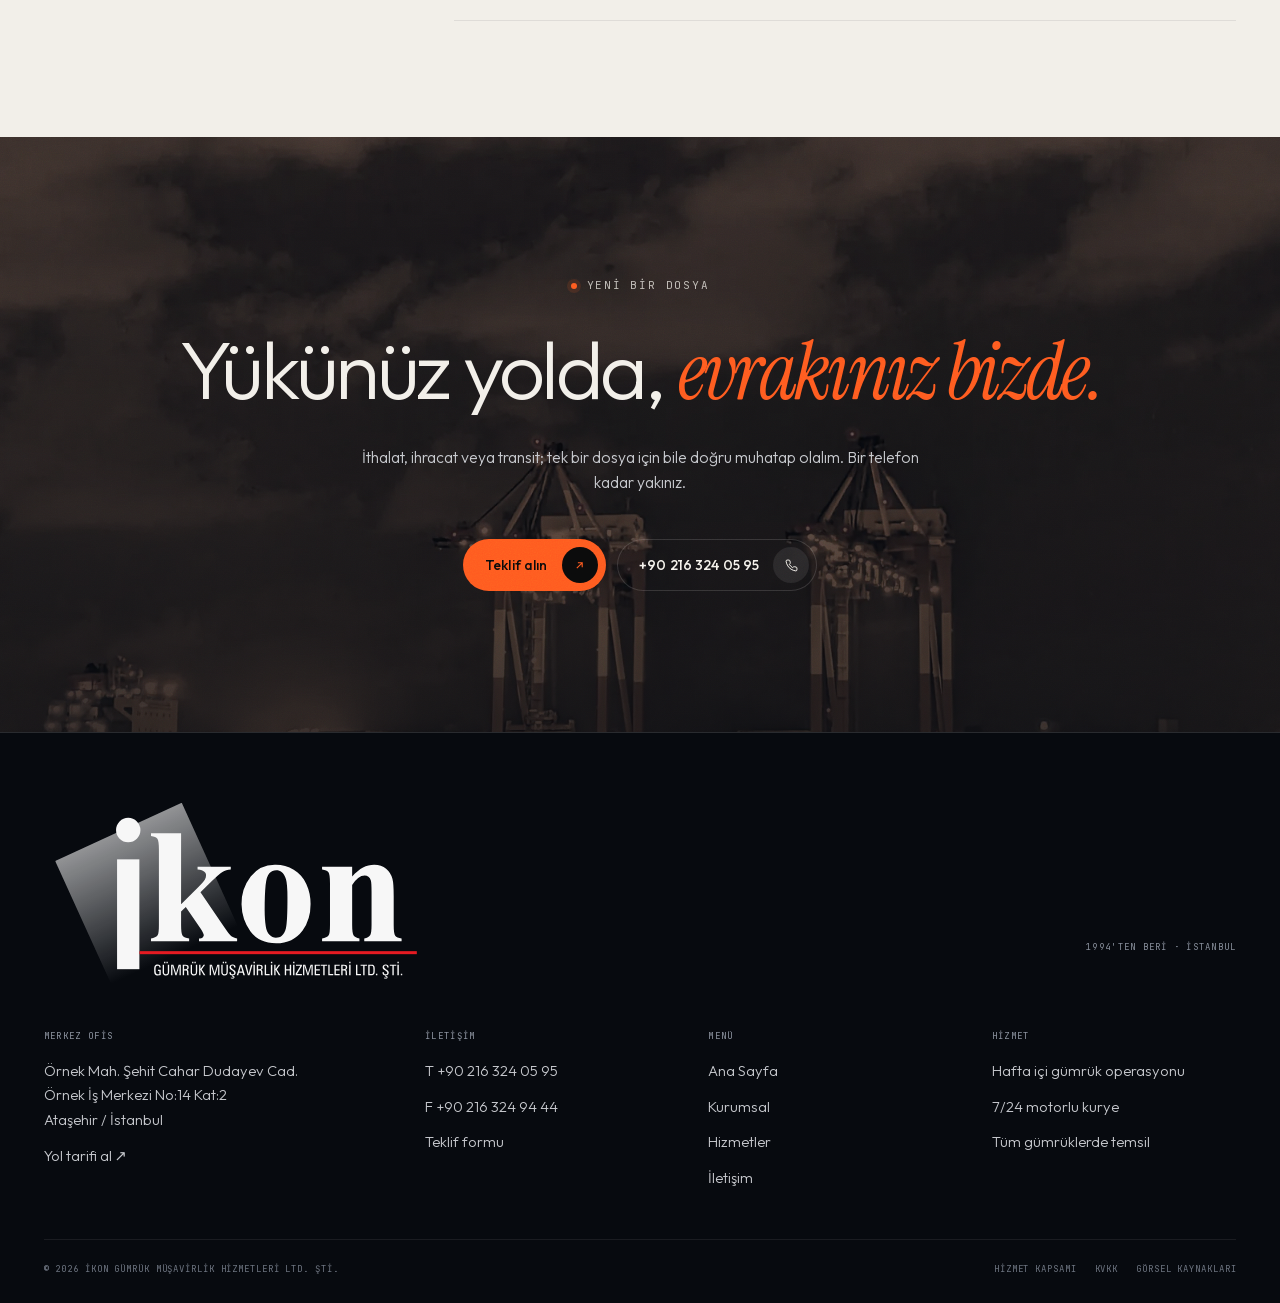
==== commit d2329fc1: "Statik varlıklara cache-bust sürümü; favicon ve OG yolları güncellendi" ====
--- a/index.html
+++ b/index.html
@@ -6,18 +6,18 @@
 <title data-i18n="meta.home.title">İKON Gümrük Müşavirliği — Dünyayı ayağınıza getiririz</title>
 <meta name="description" data-i18n-content="meta.home.desc" content="1994'ten bu yana ithalat, ihracat ve transit işlemlerinde gümrük müşavirliği. İstanbul merkezli, tüm gümrüklerde hizmet.">
 <meta name="theme-color" content="#070A0F">
-<link rel="icon" href="assets/img/favicon.svg" type="image/svg+xml">
+<link rel="icon" href="assets/img/favicon-2026.svg" type="image/svg+xml">
 <link rel="preload" href="assets/fonts/Outfit-200_600-latin.woff2" as="font" type="font/woff2" crossorigin>
 <link rel="preload" href="assets/fonts/Outfit-200_600-latin-ext.woff2" as="font" type="font/woff2" crossorigin>
 <link rel="preload" href="assets/fonts/InstrumentSerif-Italic-latin.woff2" as="font" type="font/woff2" crossorigin>
 <link rel="preload" as="image" href="assets/img/hero-1400.webp" imagesrcset="assets/img/hero-900.webp 900w, assets/img/hero-1400.webp 1400w" imagesizes="(max-width: 1024px) 92vw, 40vw">
-<link rel="stylesheet" href="assets/css/style.css">
+<link rel="stylesheet" href="assets/css/style.css?v=20261121">
 <noscript><style>.preloader{display:none!important}[data-reveal]{opacity:1!important;transform:none!important}.mask-line>span{transform:none!important}.cursor,.cursor-dot{display:none!important}.faq__a{grid-template-rows:1fr!important}.form__success{display:none!important}</style></noscript>
 
 <meta property="og:type" content="website">
 <meta property="og:title" content="İKON Gümrük Müşavirliği — Dünyayı ayağınıza getiririz">
 <meta property="og:description" content="1994'ten bu yana ithalat, ihracat ve transit işlemlerinde gümrük müşavirliği. İstanbul merkezli, tüm gümrüklerde hizmet.">
-<meta property="og:image" content="assets/img/og.jpg">
+<meta property="og:image" content="assets/img/og-2026.jpg">
 <meta property="og:image:width" content="1200">
 <meta property="og:image:height" content="630">
 <meta property="og:locale" content="tr_TR">
@@ -380,8 +380,8 @@
   </div>
 </footer>
 
-<script src="assets/js/world-dots.js"></script>
-<script src="assets/js/i18n.js"></script>
-<script src="assets/js/main.js"></script>
+<script src="assets/js/world-dots.js?v=20261121"></script>
+<script src="assets/js/i18n.js?v=20261121"></script>
+<script src="assets/js/main.js?v=20261121"></script>
 </body>
 </html>
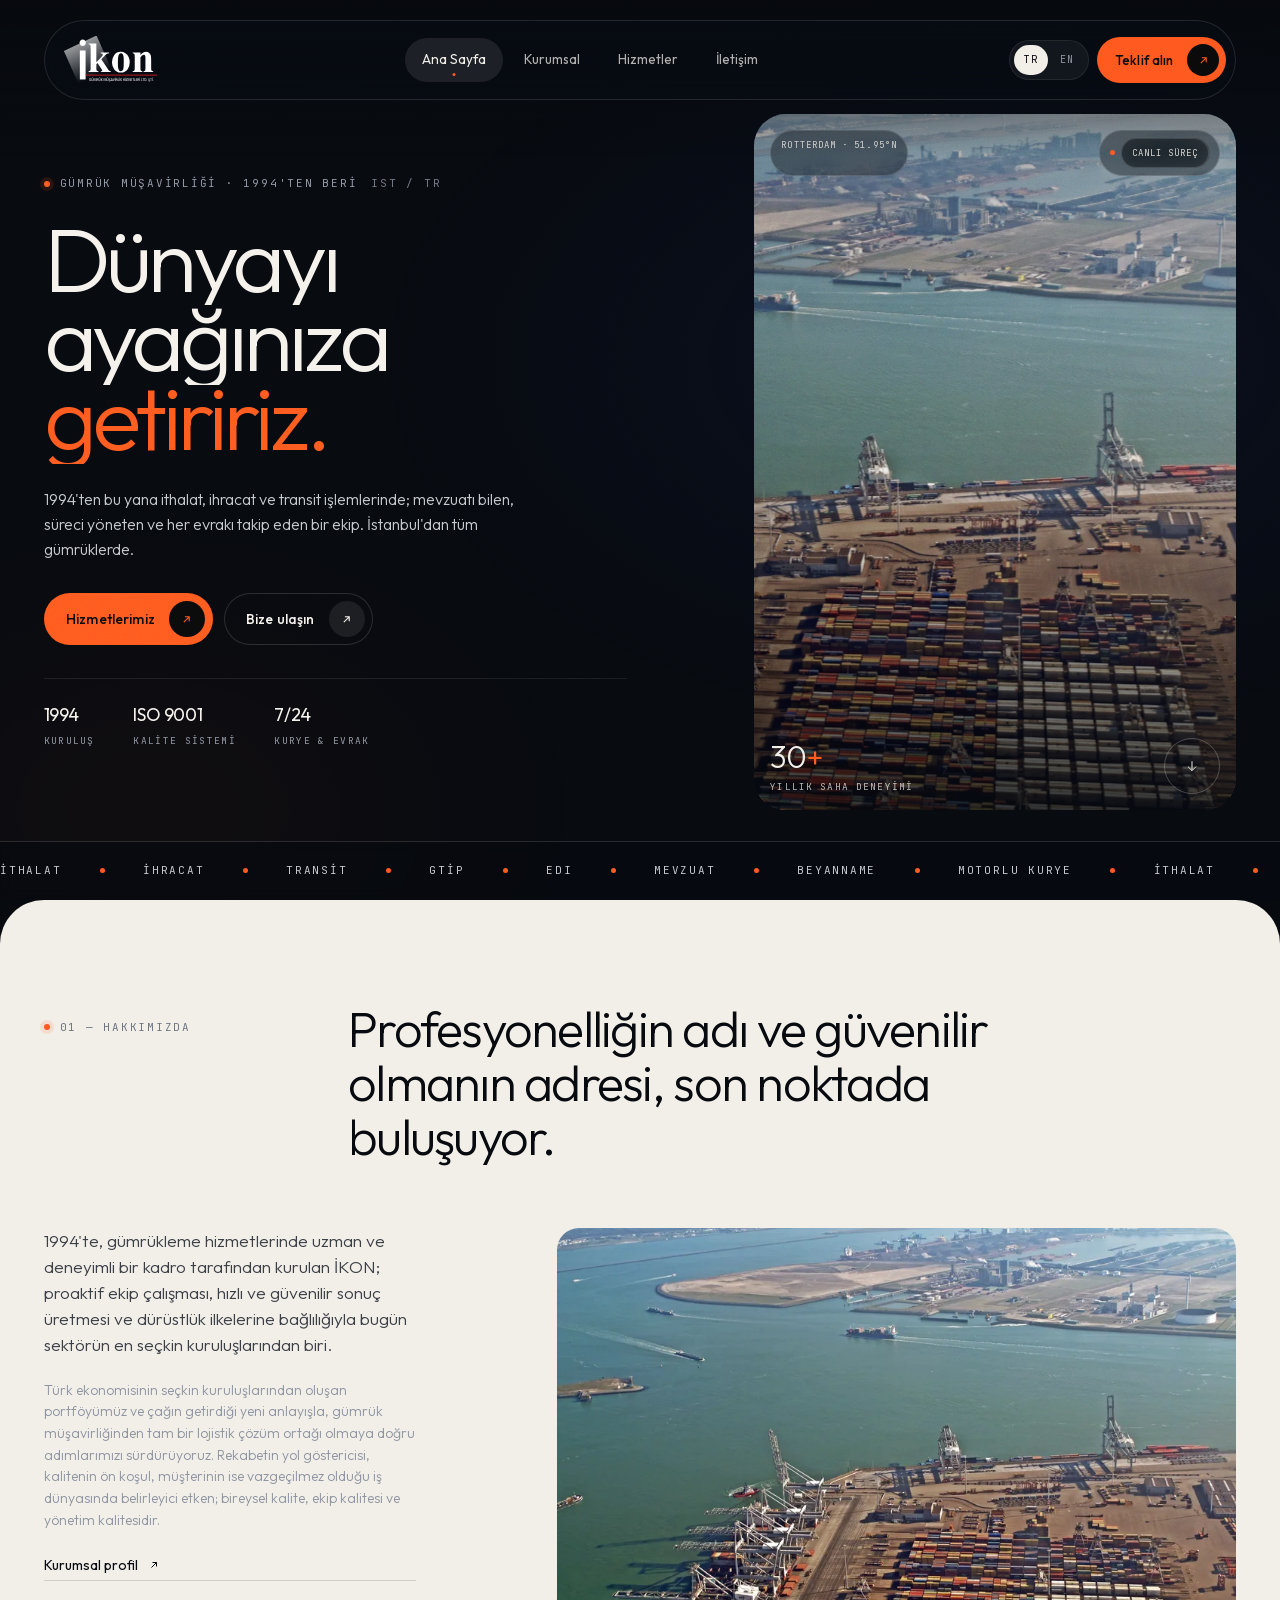
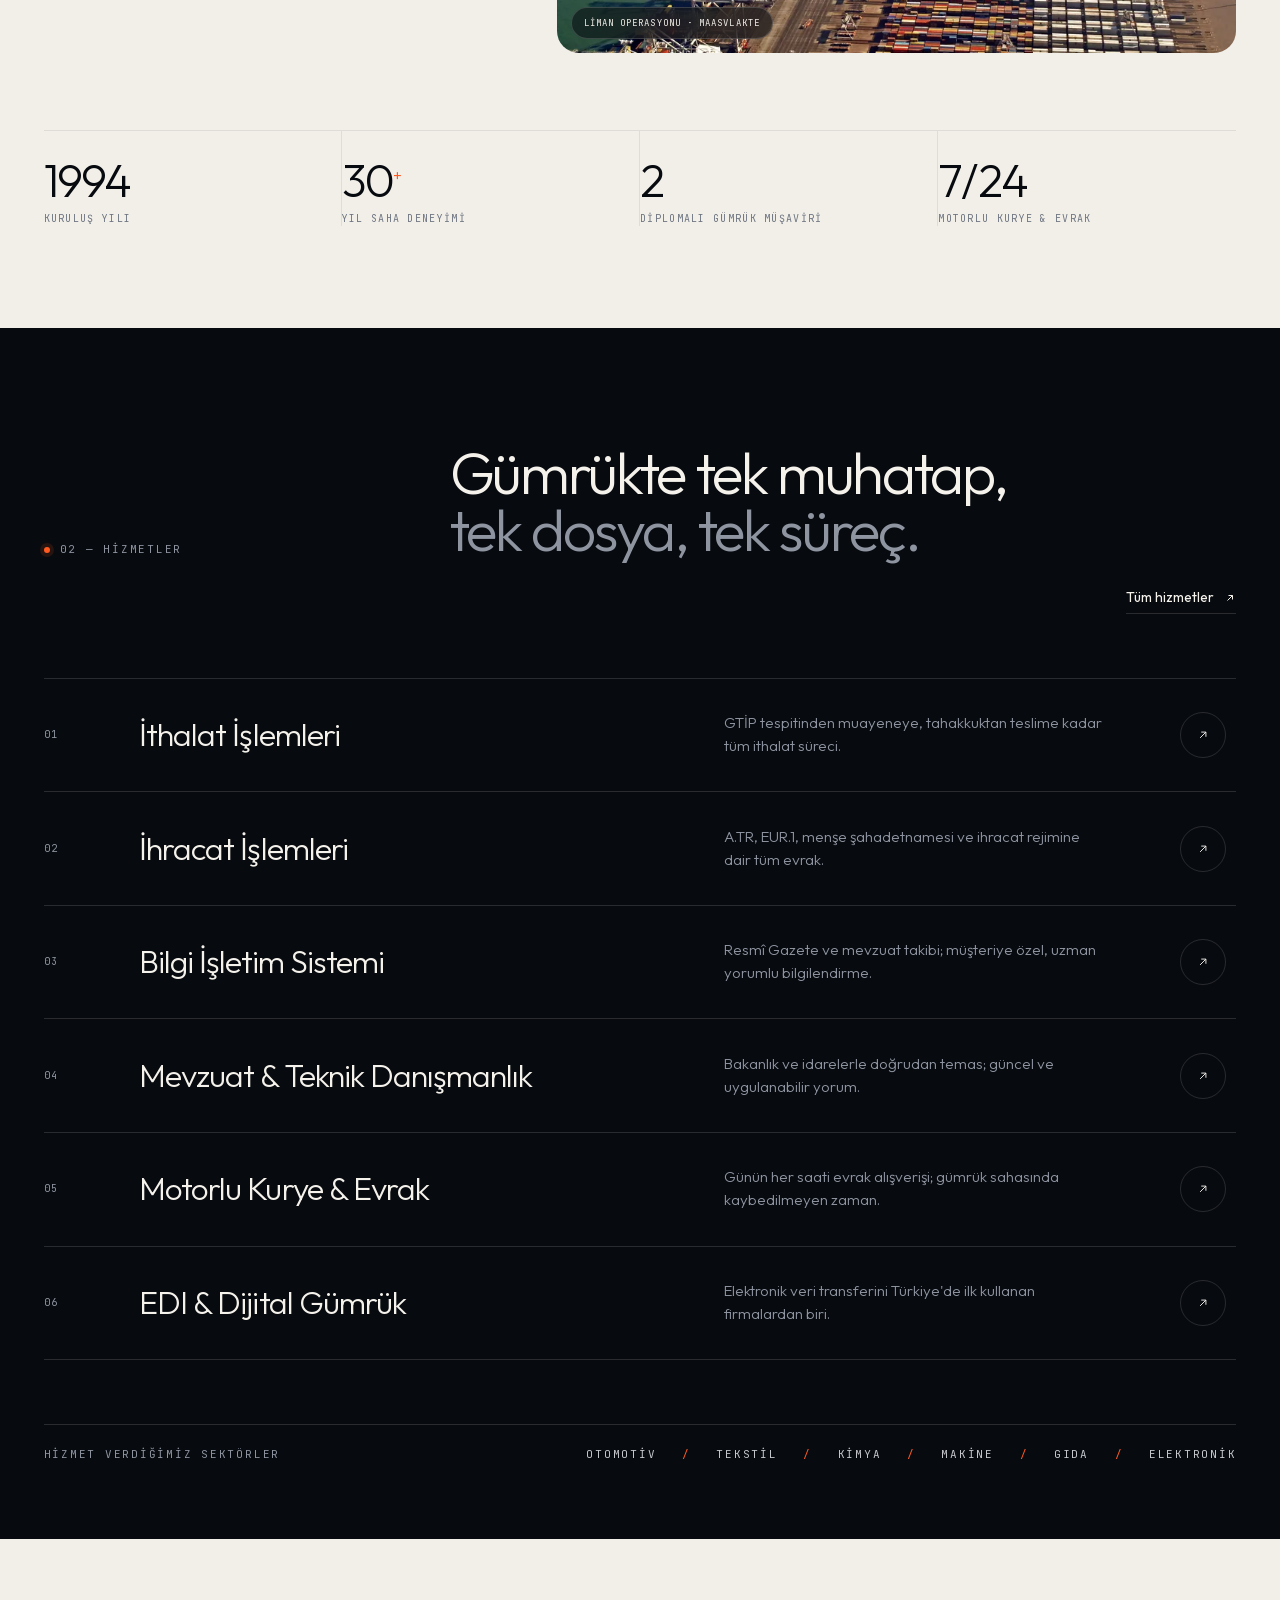
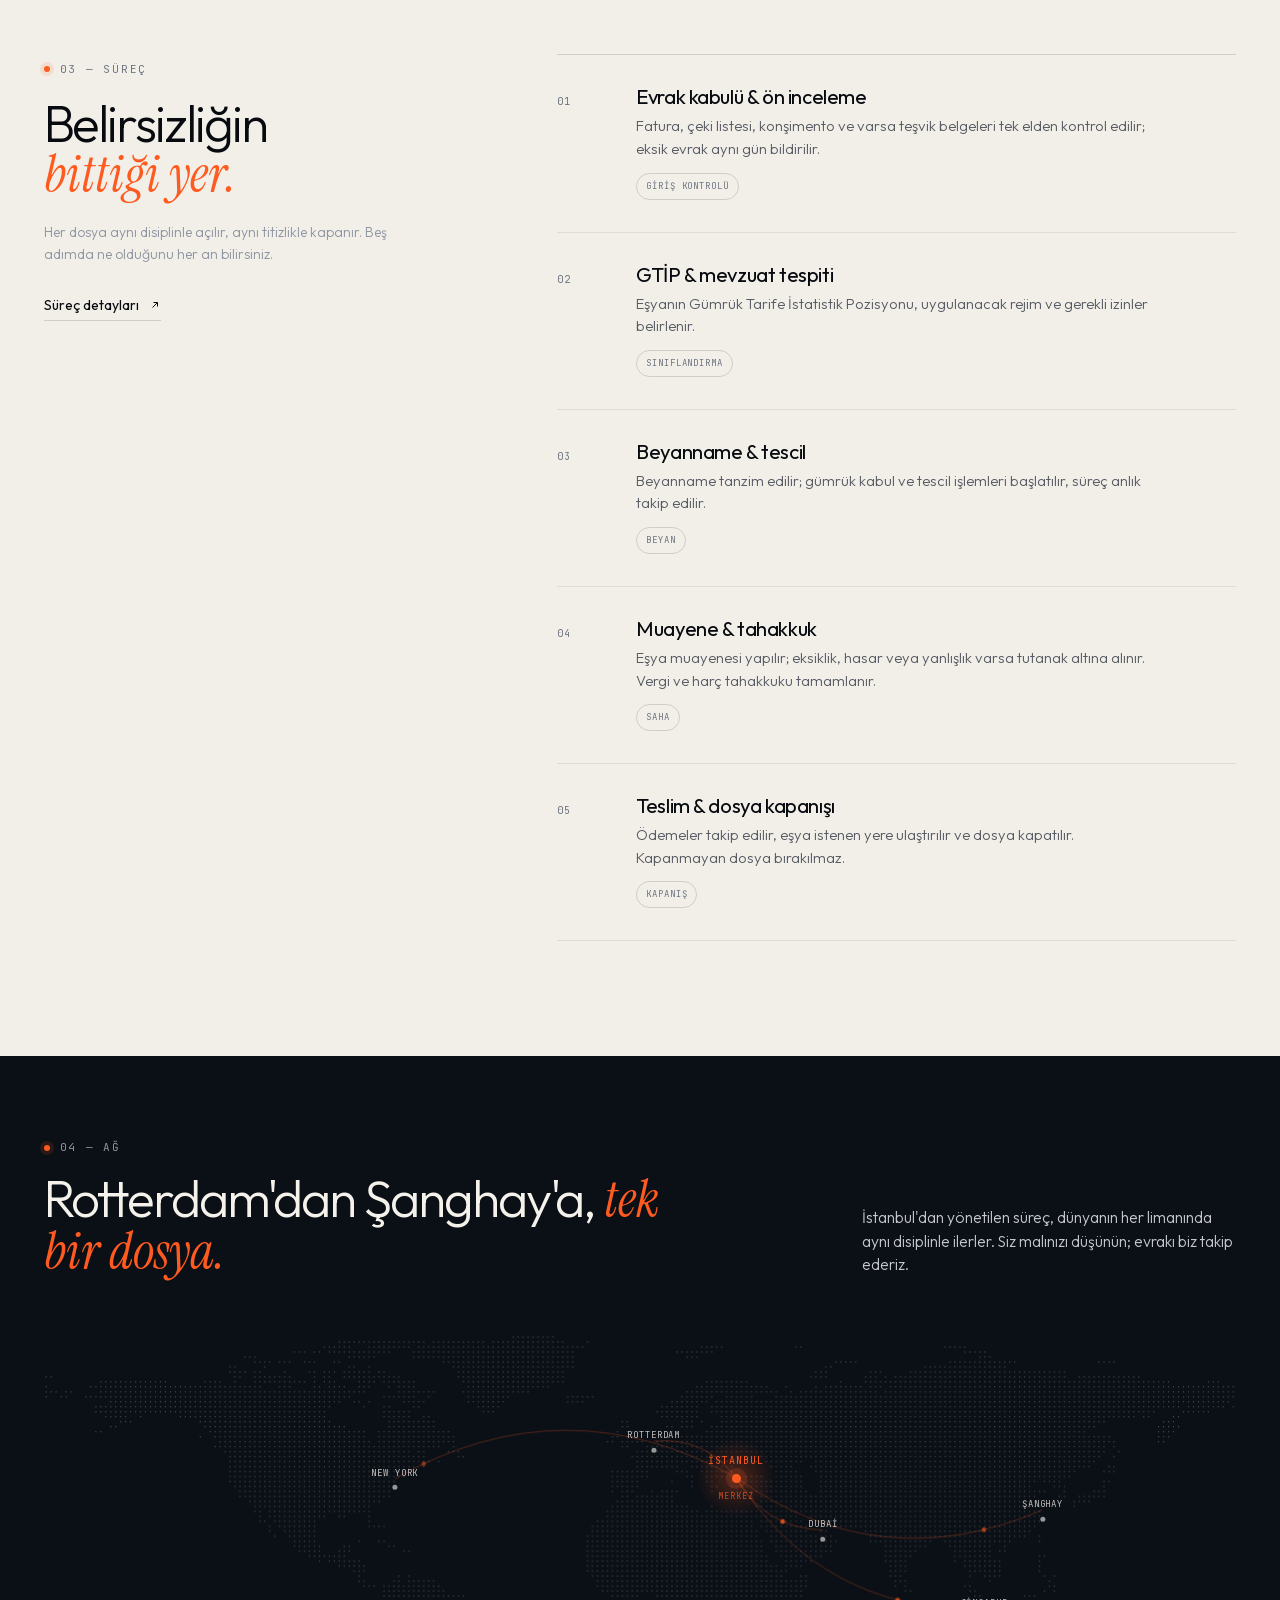
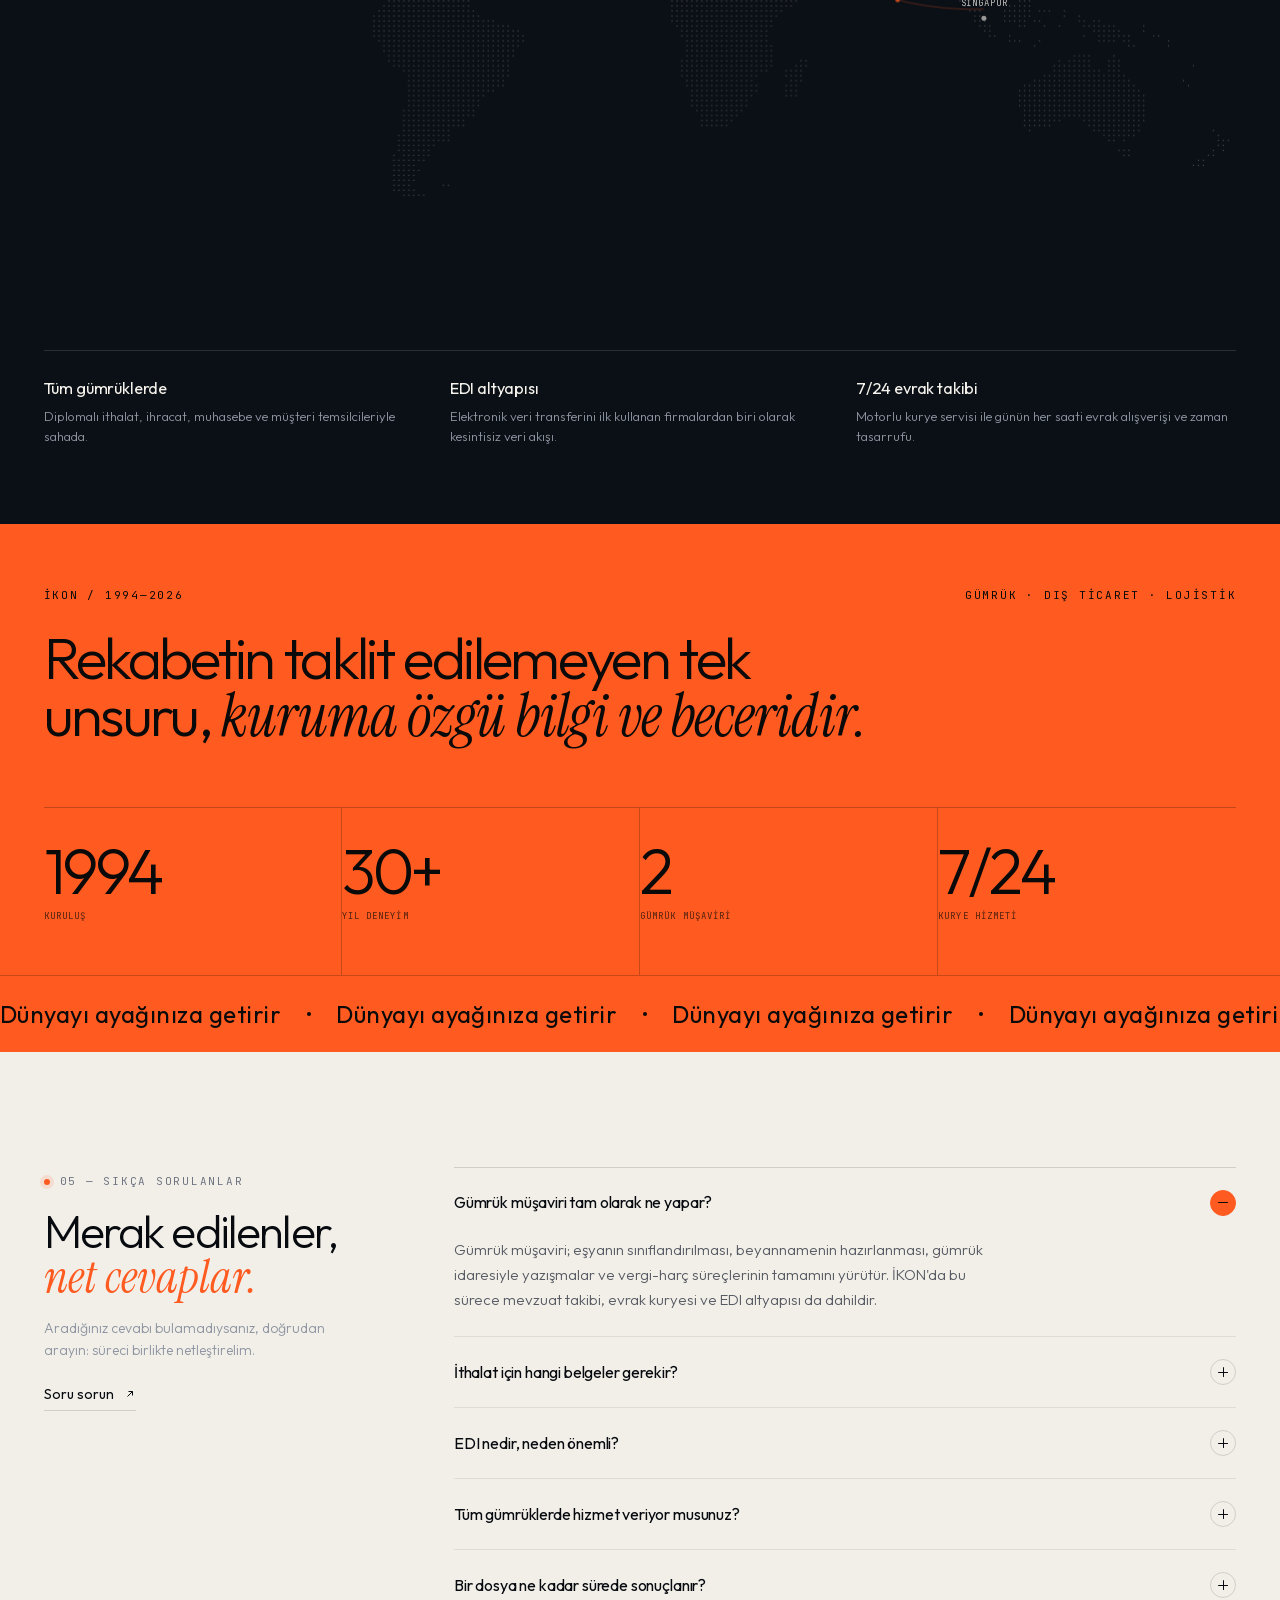
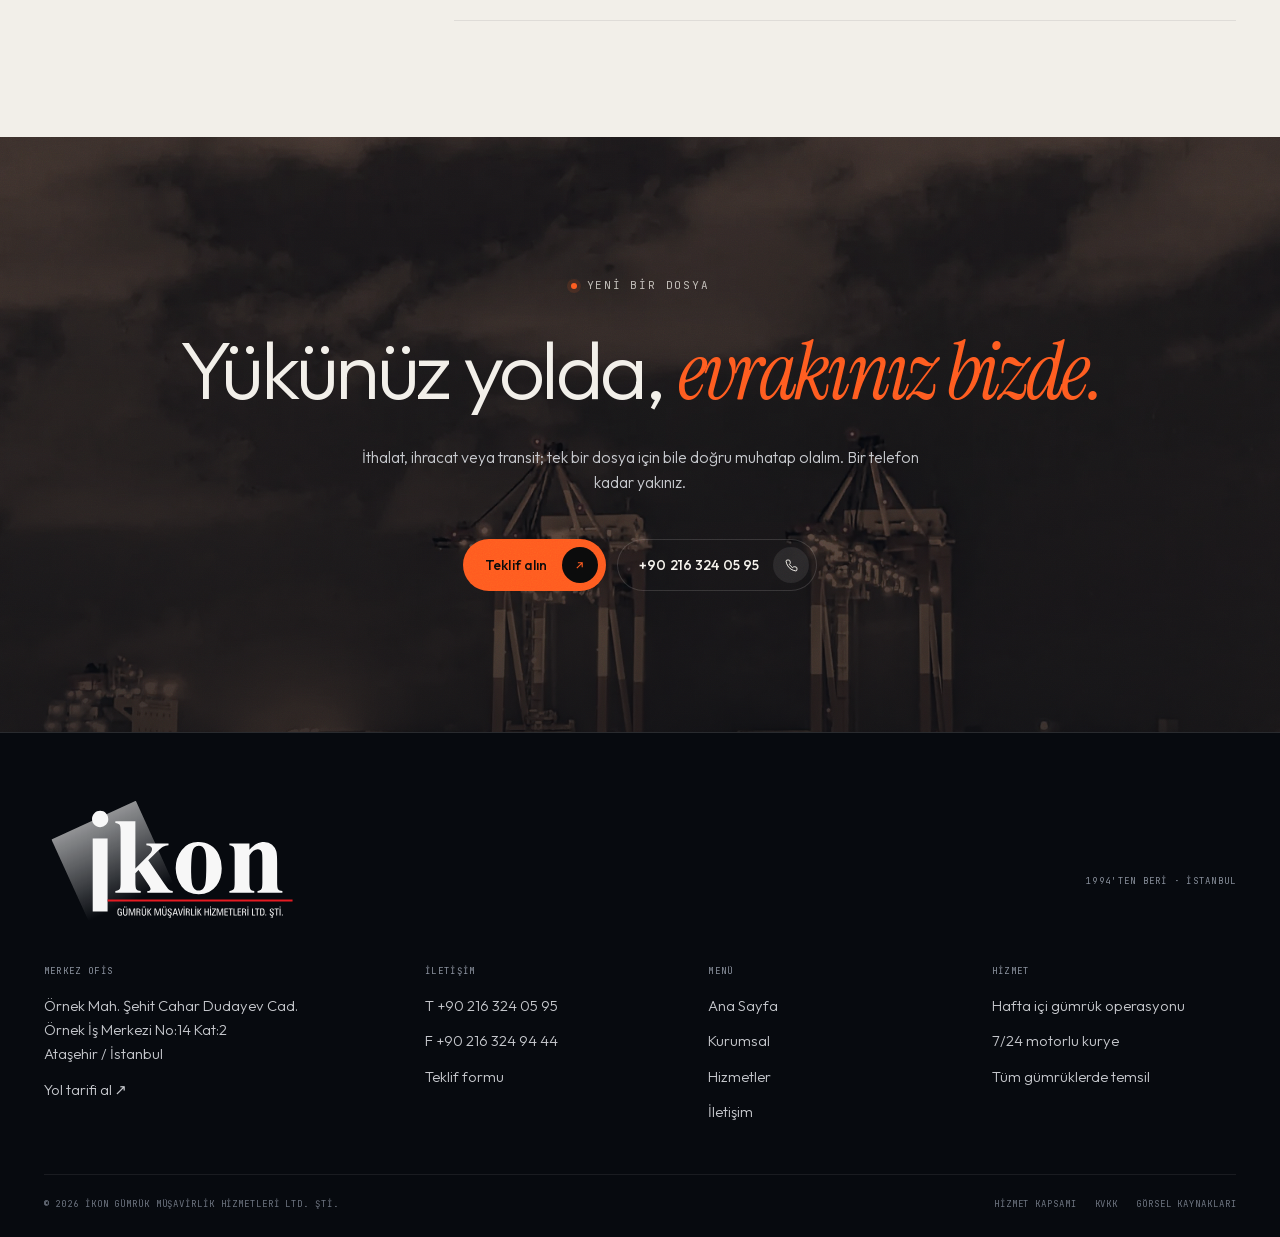
==== commit 34e1bd78: "task snapshot ad37ae45-c2d9-49fb-a369-e388e1c3f763" ====
--- a/index.html
+++ b/index.html
@@ -11,7 +11,7 @@
 <link rel="preload" href="assets/fonts/Outfit-200_600-latin-ext.woff2" as="font" type="font/woff2" crossorigin>
 <link rel="preload" href="assets/fonts/InstrumentSerif-Italic-latin.woff2" as="font" type="font/woff2" crossorigin>
 <link rel="preload" as="image" href="assets/img/hero-1400.webp" imagesrcset="assets/img/hero-900.webp 900w, assets/img/hero-1400.webp 1400w" imagesizes="(max-width: 1024px) 92vw, 40vw">
-<link rel="stylesheet" href="assets/css/style.css?v=20261121">
+<link rel="stylesheet" href="assets/css/style.css?v=20261123">
 <noscript><style>.preloader{display:none!important}[data-reveal]{opacity:1!important;transform:none!important}.mask-line>span{transform:none!important}.cursor,.cursor-dot{display:none!important}.faq__a{grid-template-rows:1fr!important}.form__success{display:none!important}</style></noscript>
 
 <meta property="og:type" content="website">
--- a/assets/css/style.css
+++ b/assets/css/style.css
@@ -832,13 +832,13 @@
 .preloader__brand{width:clamp(250px,34vw,520px);height:auto;display:block;animation:preLogo 1.1s var(--ease) both}
 @keyframes preLogo{from{opacity:0;transform:translateY(16px)}to{opacity:1;transform:none}}
 .footer__word{display:flex;align-items:flex-end;justify-content:space-between;gap:24px;font-size:0;line-height:0}
-.footer__word img{width:clamp(240px,30vw,460px);height:auto;display:block}
+.footer__word img{width:clamp(170px,20vw,300px);height:auto;display:block}
 @media(max-width:820px){
   .brand{padding:3px 8px 3px 4px}
   .brand__logo{height:42px}
-  .footer__word img{width:min(78vw,380px)}
+  .footer__word img{width:min(56vw,280px)}
   .preloader__brand{width:min(66vw,260px)}
 }
 @media(max-width:560px){
-  .footer__word img{width:76vw}
-}
+  .footer__word img{width:56vw}
+}
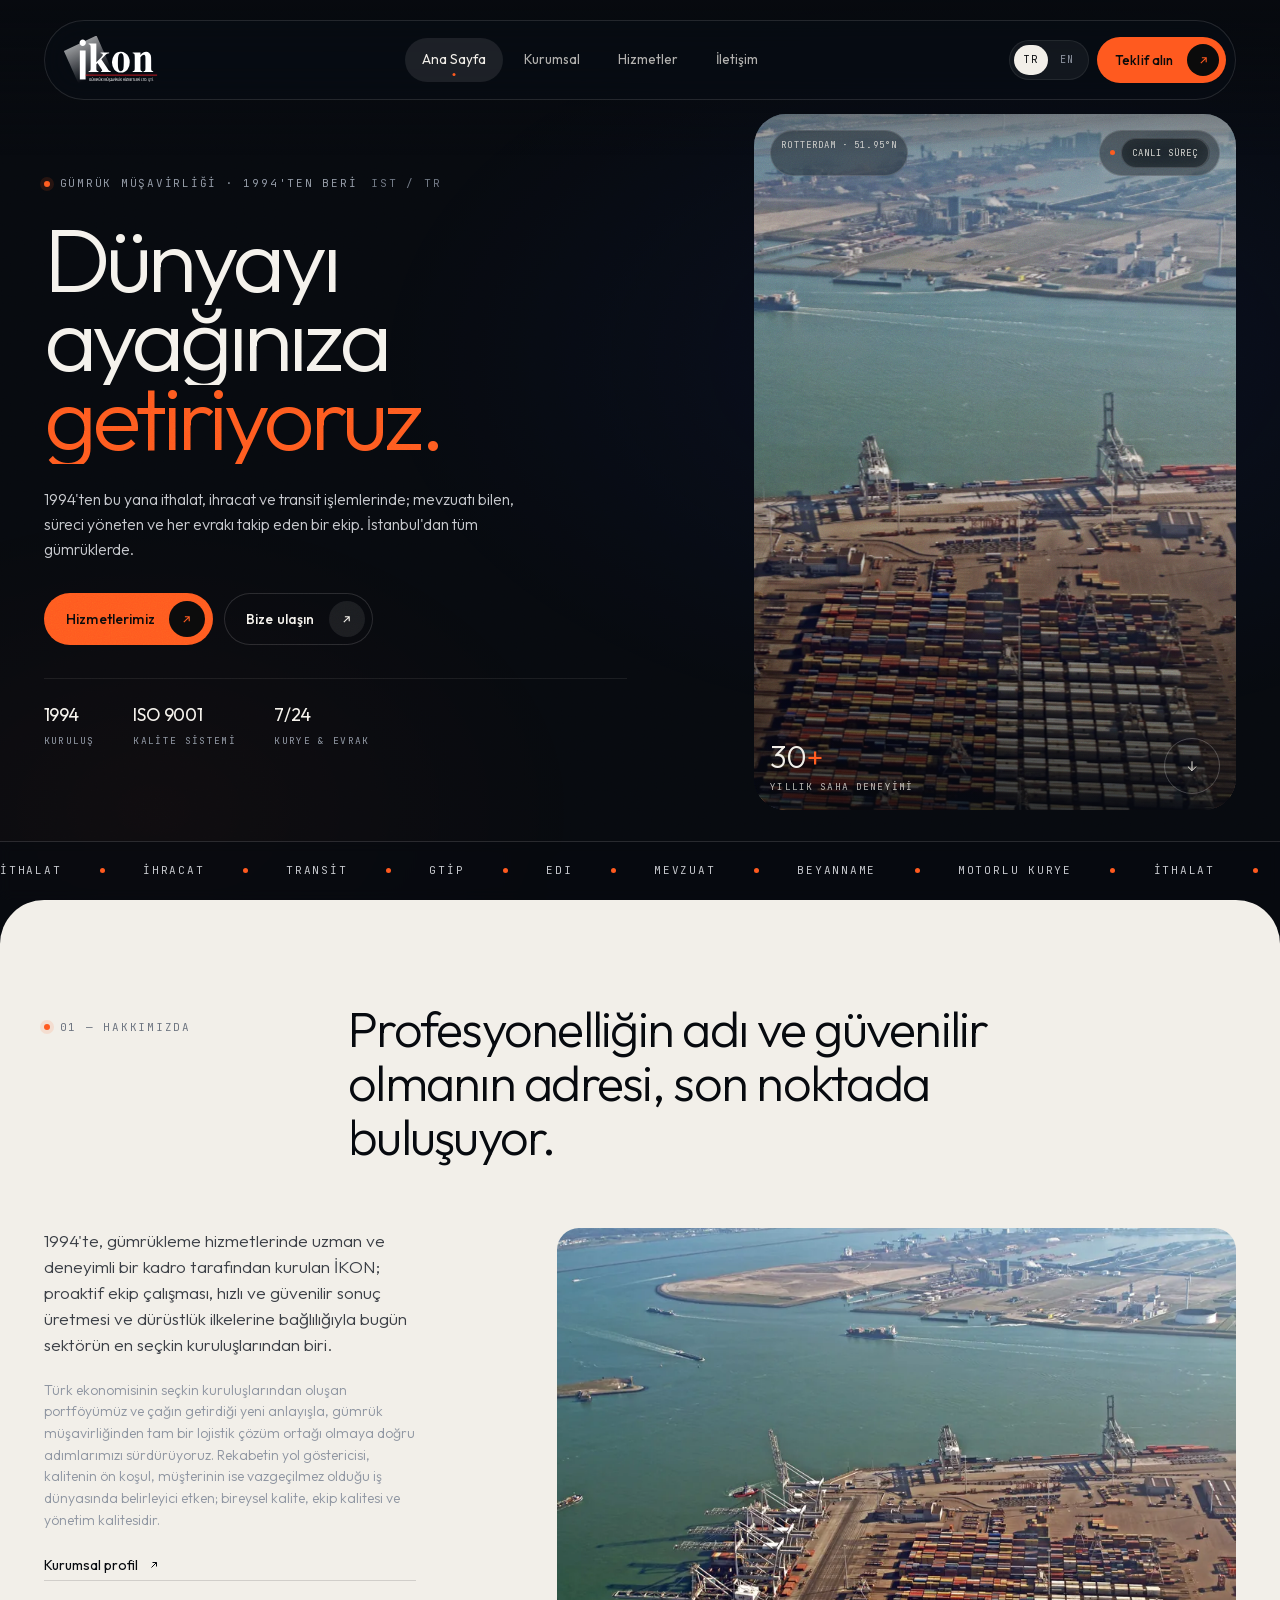
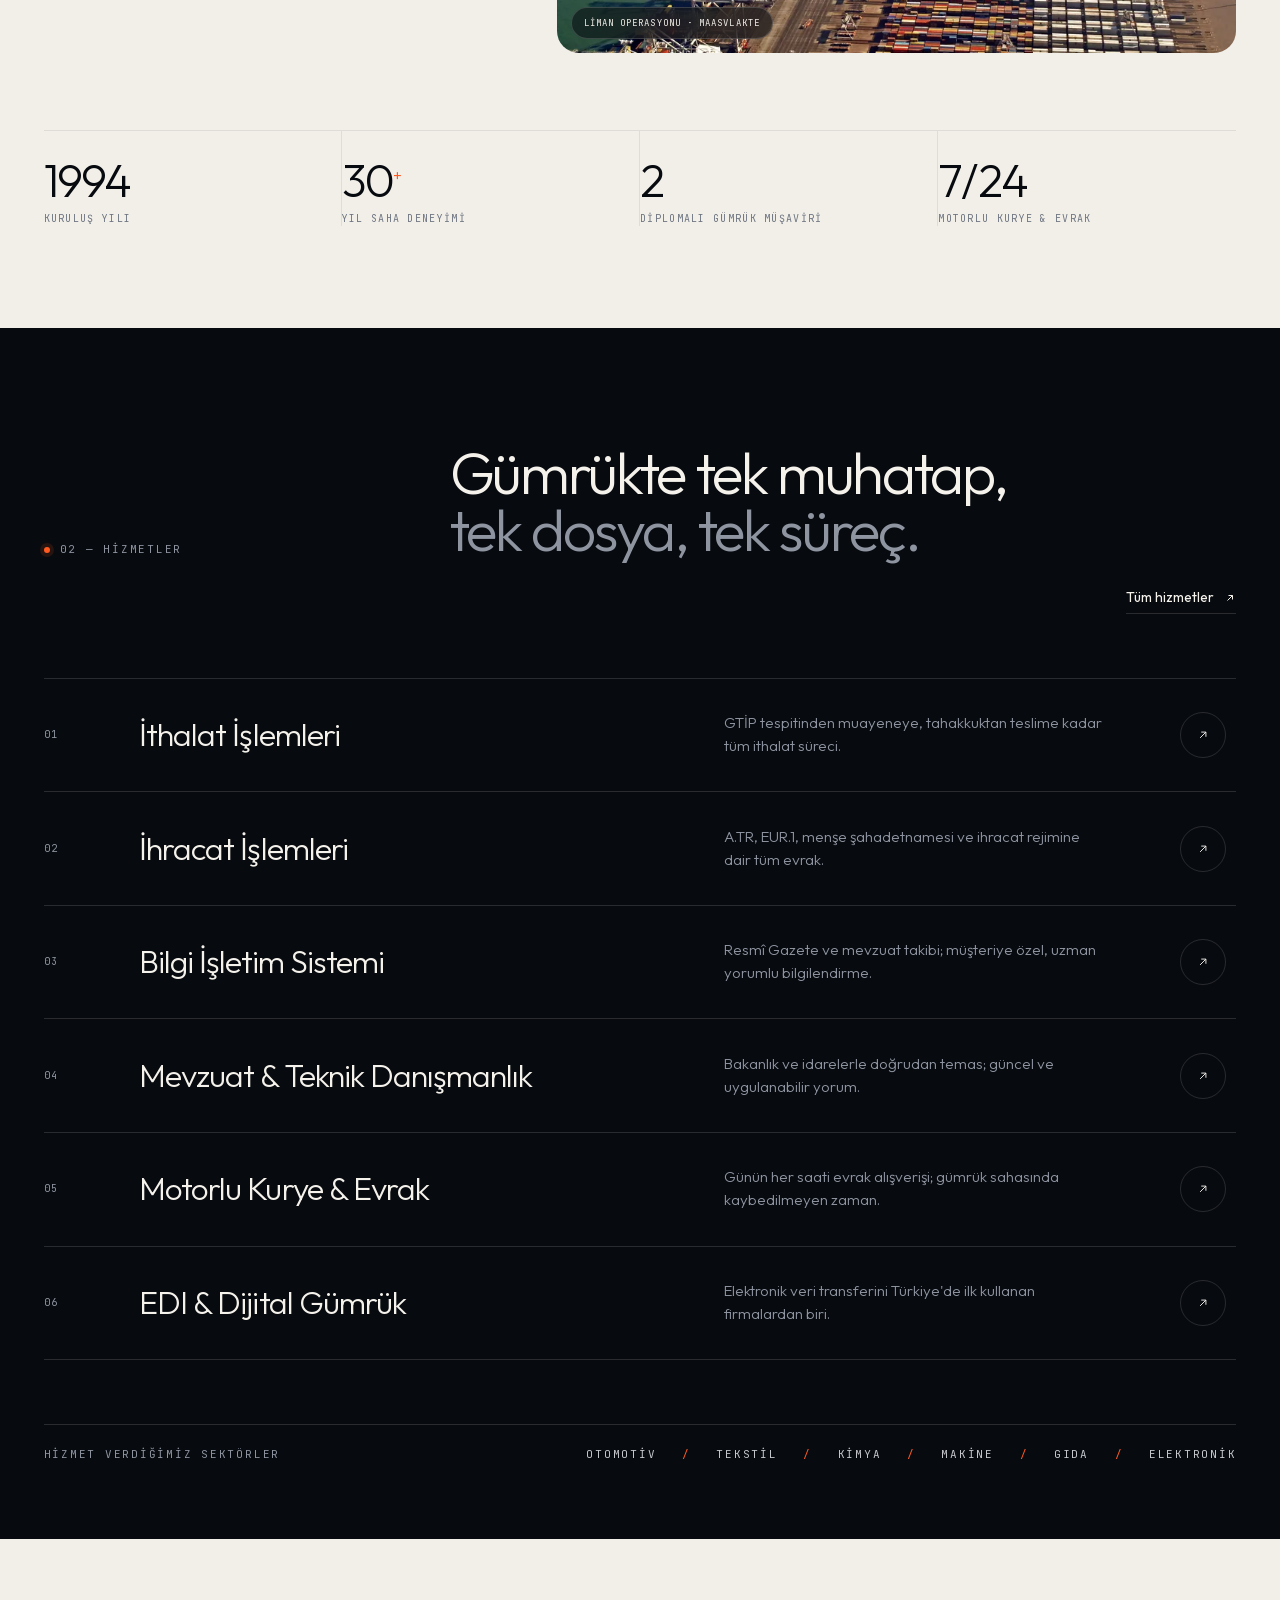
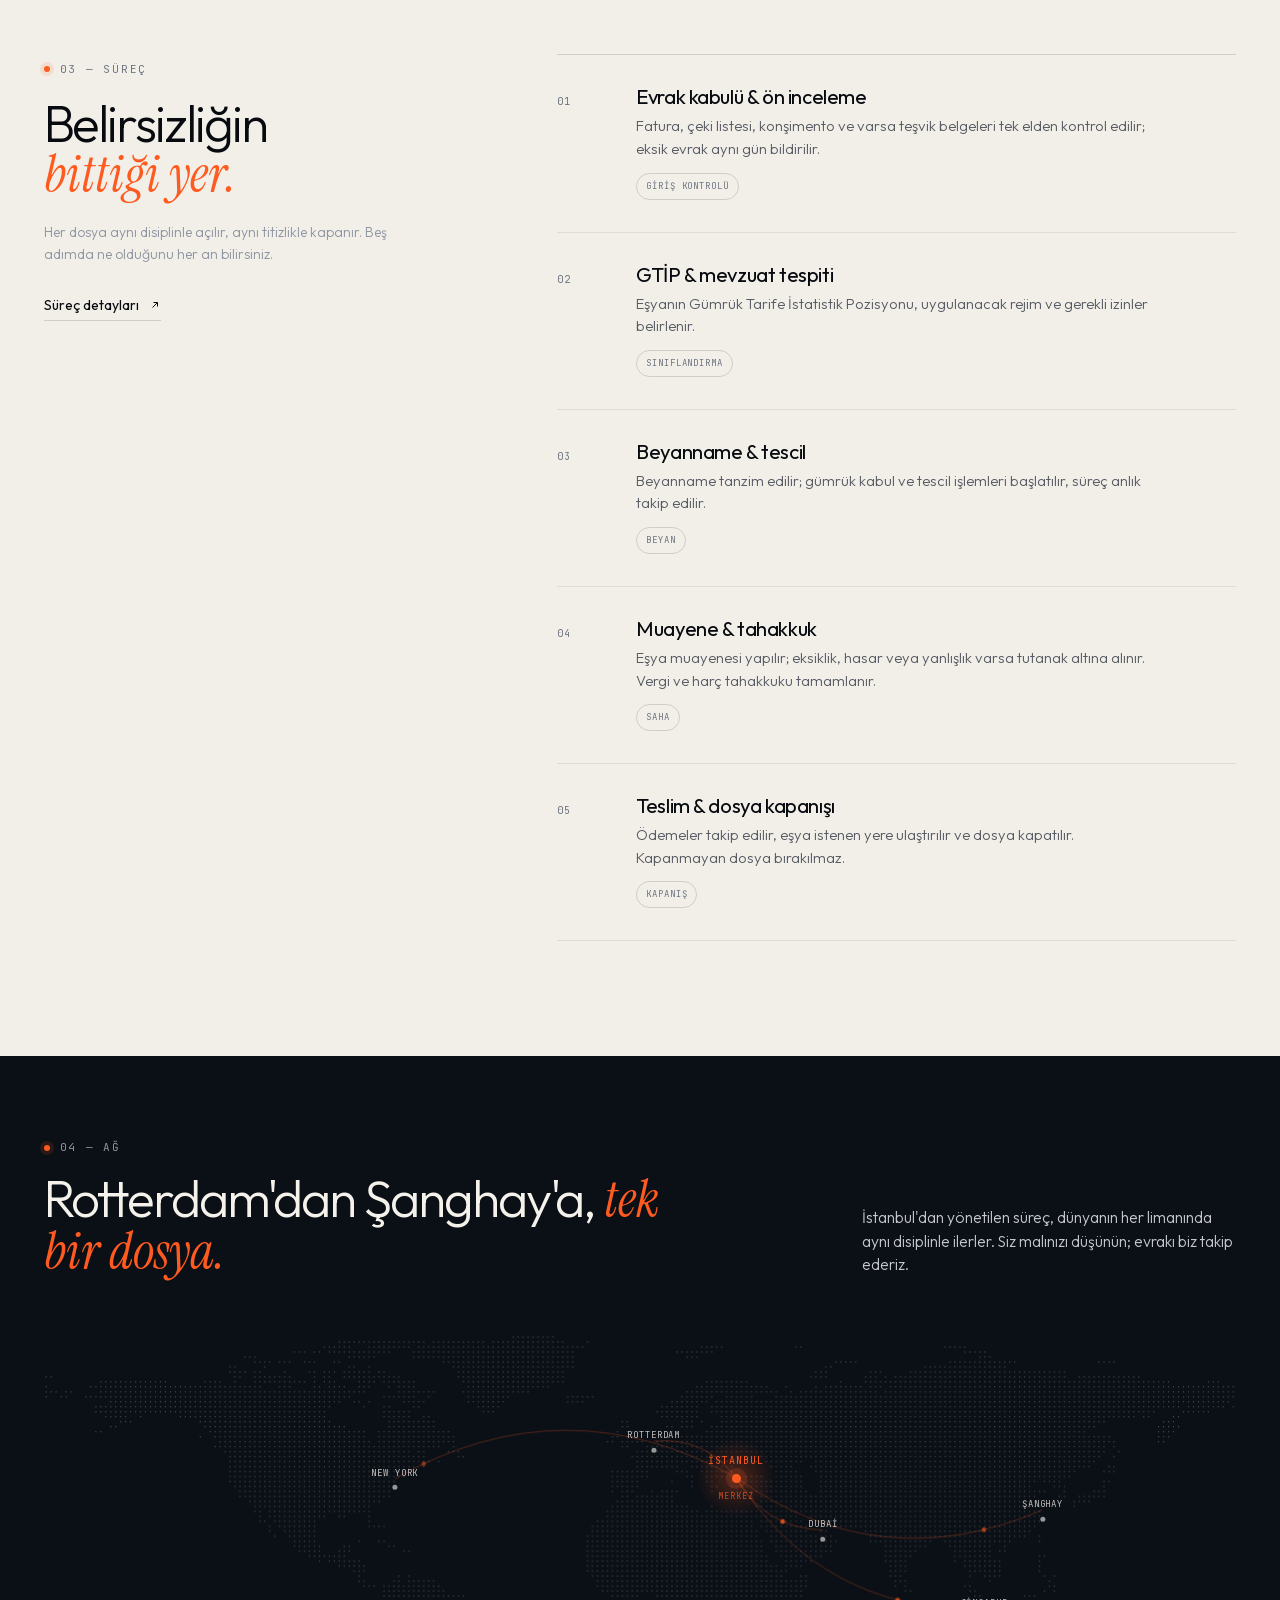
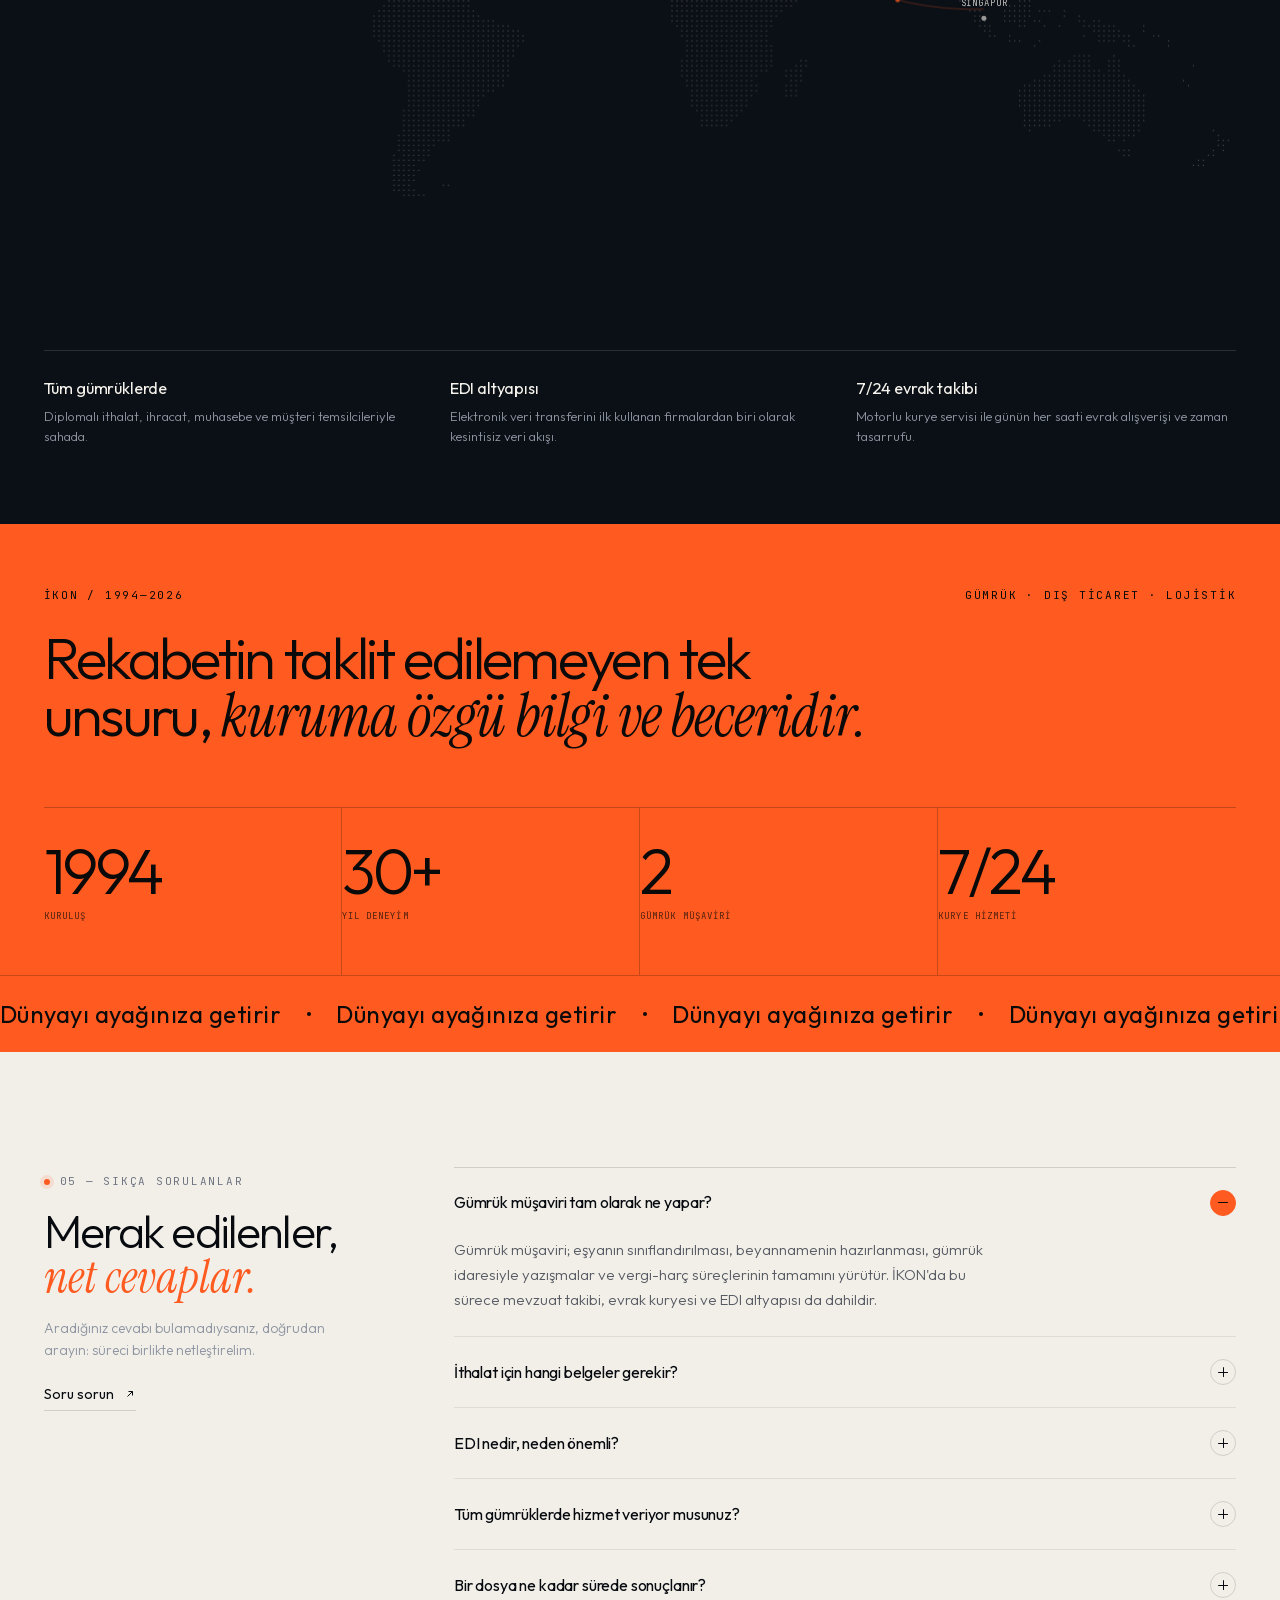
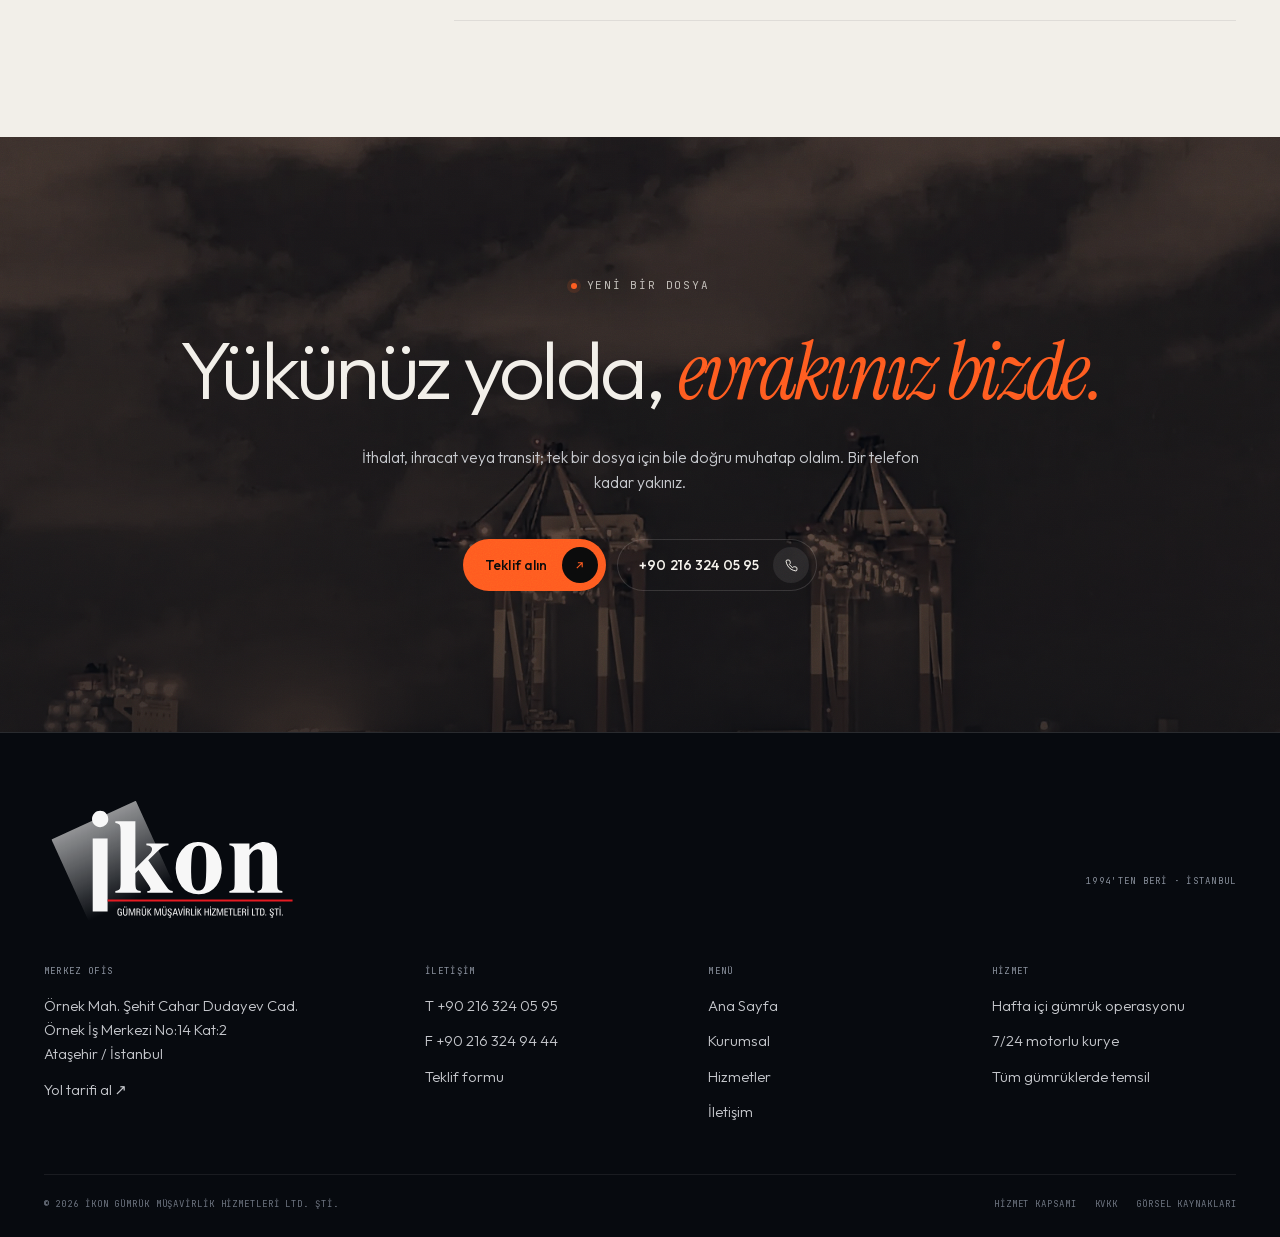
==== commit 7f614298: "Revise meta tags and hero section text Updated title and description meta tags for SEO optimization." ====
--- a/index.html
+++ b/index.html
@@ -3,8 +3,8 @@
 <head>
 <meta charset="utf-8">
 <meta name="viewport" content="width=device-width, initial-scale=1">
-<title data-i18n="meta.home.title">İKON Gümrük Müşavirliği — Dünyayı ayağınıza getiririz</title>
-<meta name="description" data-i18n-content="meta.home.desc" content="1994'ten bu yana ithalat, ihracat ve transit işlemlerinde gümrük müşavirliği. İstanbul merkezli, tüm gümrüklerde hizmet.">
+<title data-i18n="meta.home.title">İKON Gümrük Müşavirliği | İthalat, İhracat & Dış Ticaret</title>
+<meta name="description" data-i18n-content="meta.home.desc" content="1994'ten beri İstanbul merkezli İKON Gümrük Müşavirliği; ithalat, ihracat, transit, GTİP tespiti ve ücretsiz mevzuat danışmanlığı ile tüm gümrüklerde yanınızda.">
 <meta name="theme-color" content="#070A0F">
 <link rel="icon" href="assets/img/favicon-2026.svg" type="image/svg+xml">
 <link rel="preload" href="assets/fonts/Outfit-200_600-latin.woff2" as="font" type="font/woff2" crossorigin>
@@ -15,7 +15,7 @@
 <noscript><style>.preloader{display:none!important}[data-reveal]{opacity:1!important;transform:none!important}.mask-line>span{transform:none!important}.cursor,.cursor-dot{display:none!important}.faq__a{grid-template-rows:1fr!important}.form__success{display:none!important}</style></noscript>
 
 <meta property="og:type" content="website">
-<meta property="og:title" content="İKON Gümrük Müşavirliği — Dünyayı ayağınıza getiririz">
+<meta property="og:title" content="İKON Gümrük Müşavirliği | İthalat, İhracat & Dış Ticaret">
 <meta property="og:description" content="1994'ten bu yana ithalat, ihracat ve transit işlemlerinde gümrük müşavirliği. İstanbul merkezli, tüm gümrüklerde hizmet.">
 <meta property="og:image" content="assets/img/og-2026.jpg">
 <meta property="og:image:width" content="1200">
@@ -89,7 +89,7 @@
         <h1 class="hero__title" id="heroTitle">
           <span class="mask-line"><span data-i18n="hero.t1">Dünyayı</span></span>
           <span class="mask-line"><span data-i18n="hero.t2">ayağınıza</span></span>
-          <span class="mask-line"><span class="accent" data-i18n="hero.t3">getiririz.</span></span>
+          <span class="mask-line"><span class="accent" data-i18n="hero.t3">getiriyoruz.</span></span>
         </h1>
         <p class="hero__lead" data-reveal style="--d:.5s" data-i18n="hero.lead">1994'ten bu yana ithalat, ihracat ve transit işlemlerinde; mevzuatı bilen, süreci yöneten ve her evrakı takip eden bir ekip. İstanbul'dan tüm gümrüklerde.</p>
         <div class="hero__actions" data-reveal style="--d:.62s">
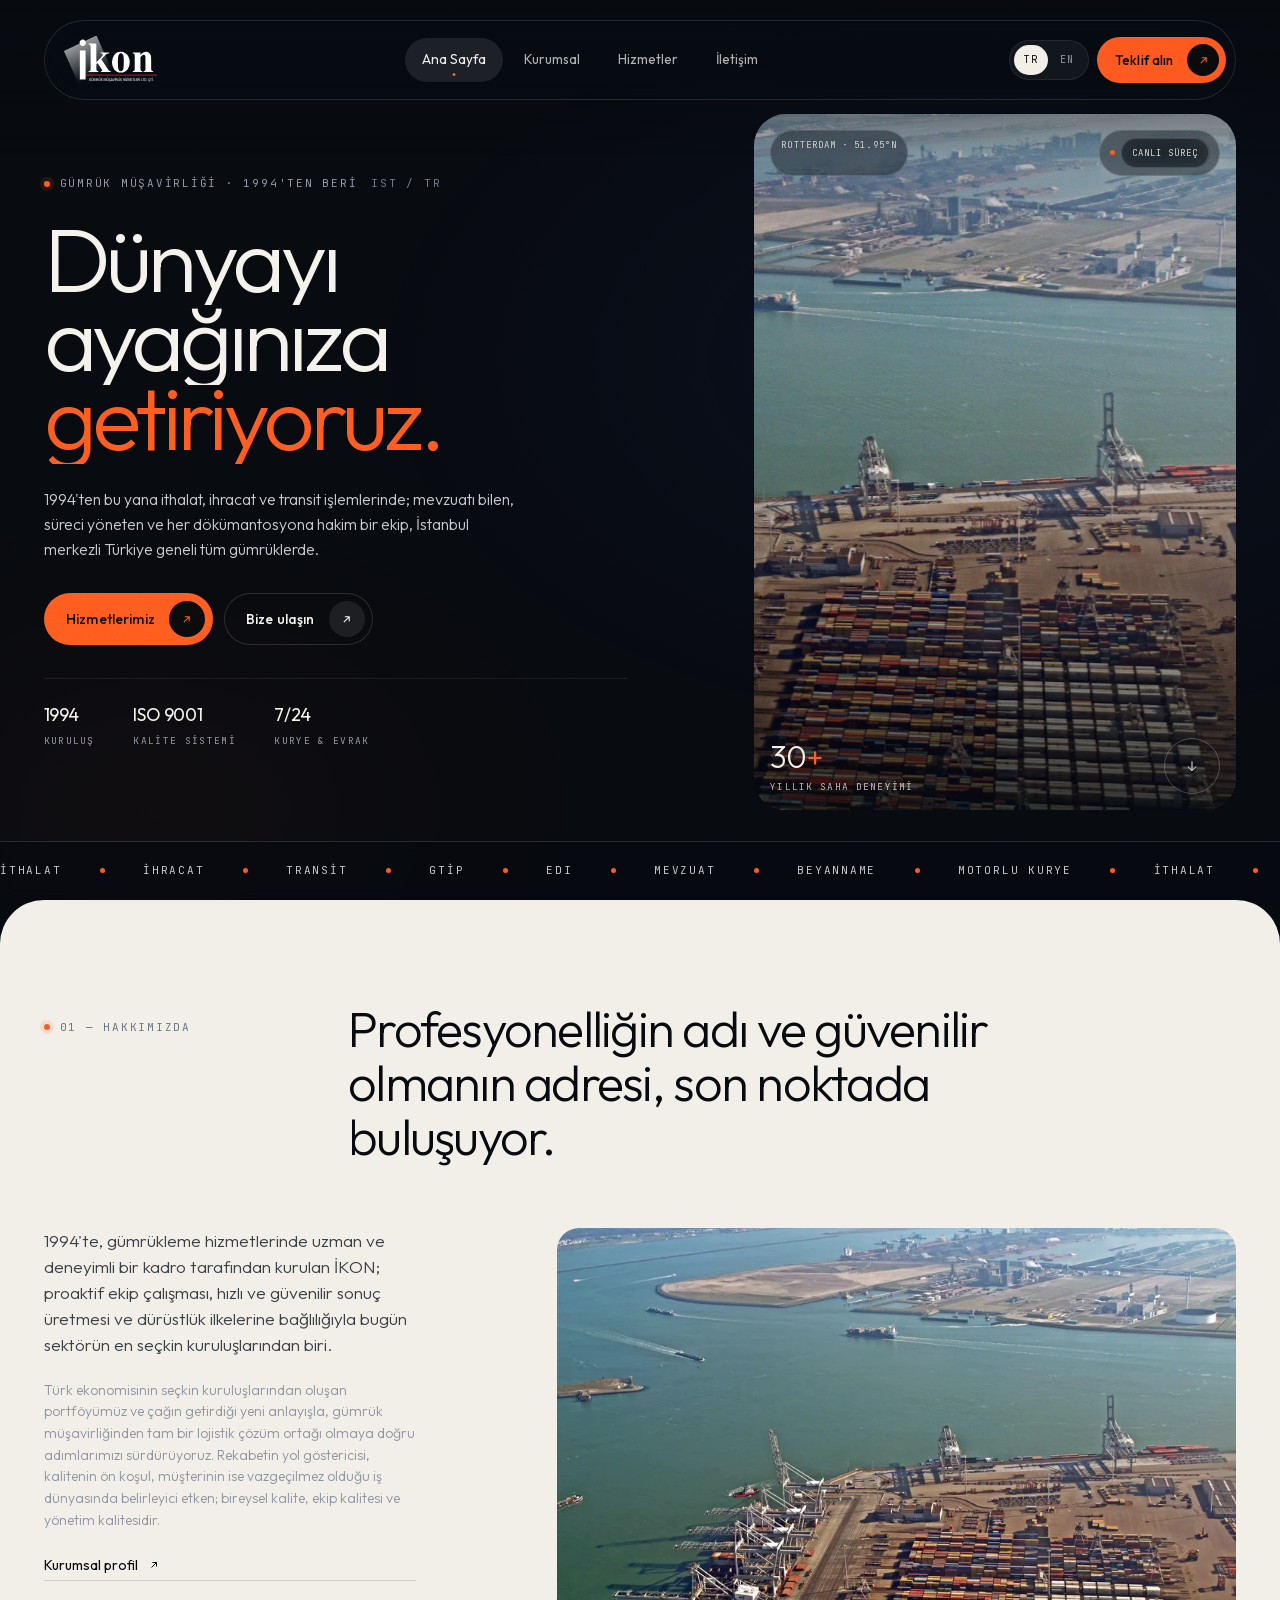
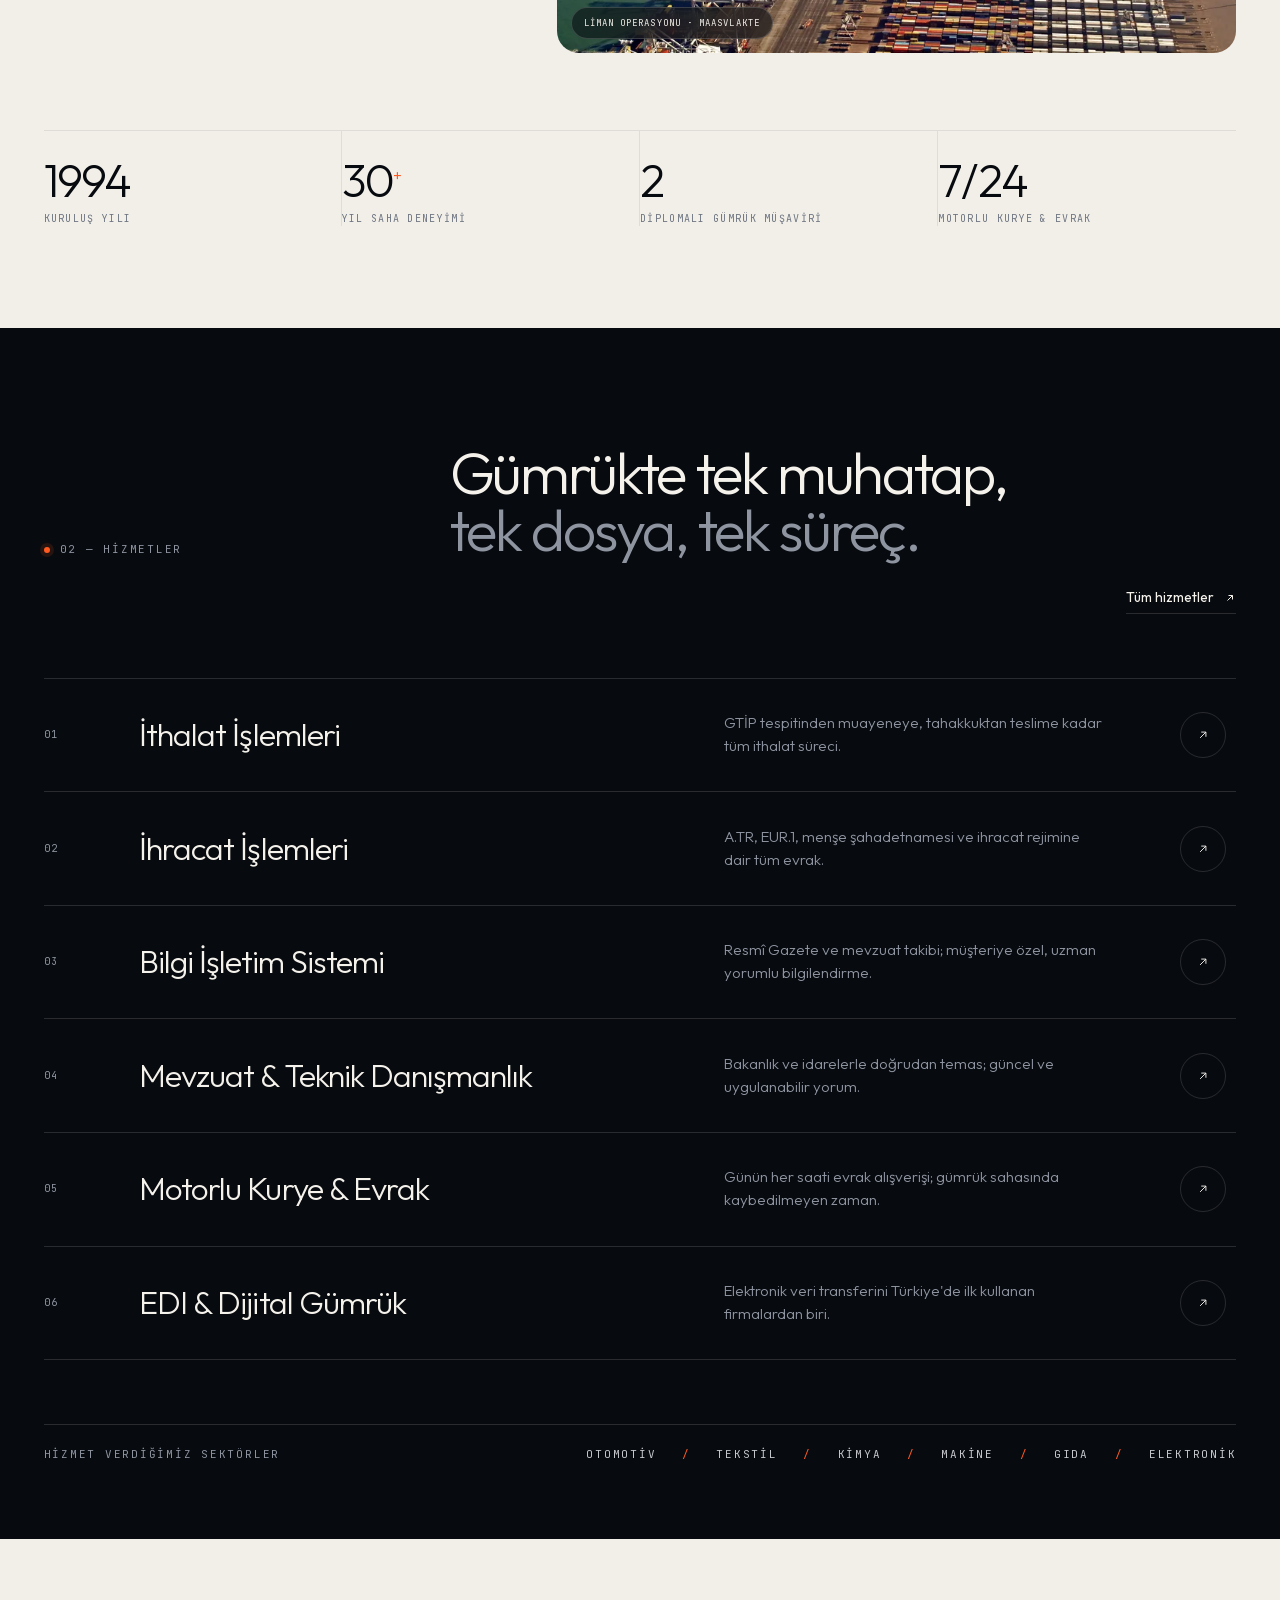
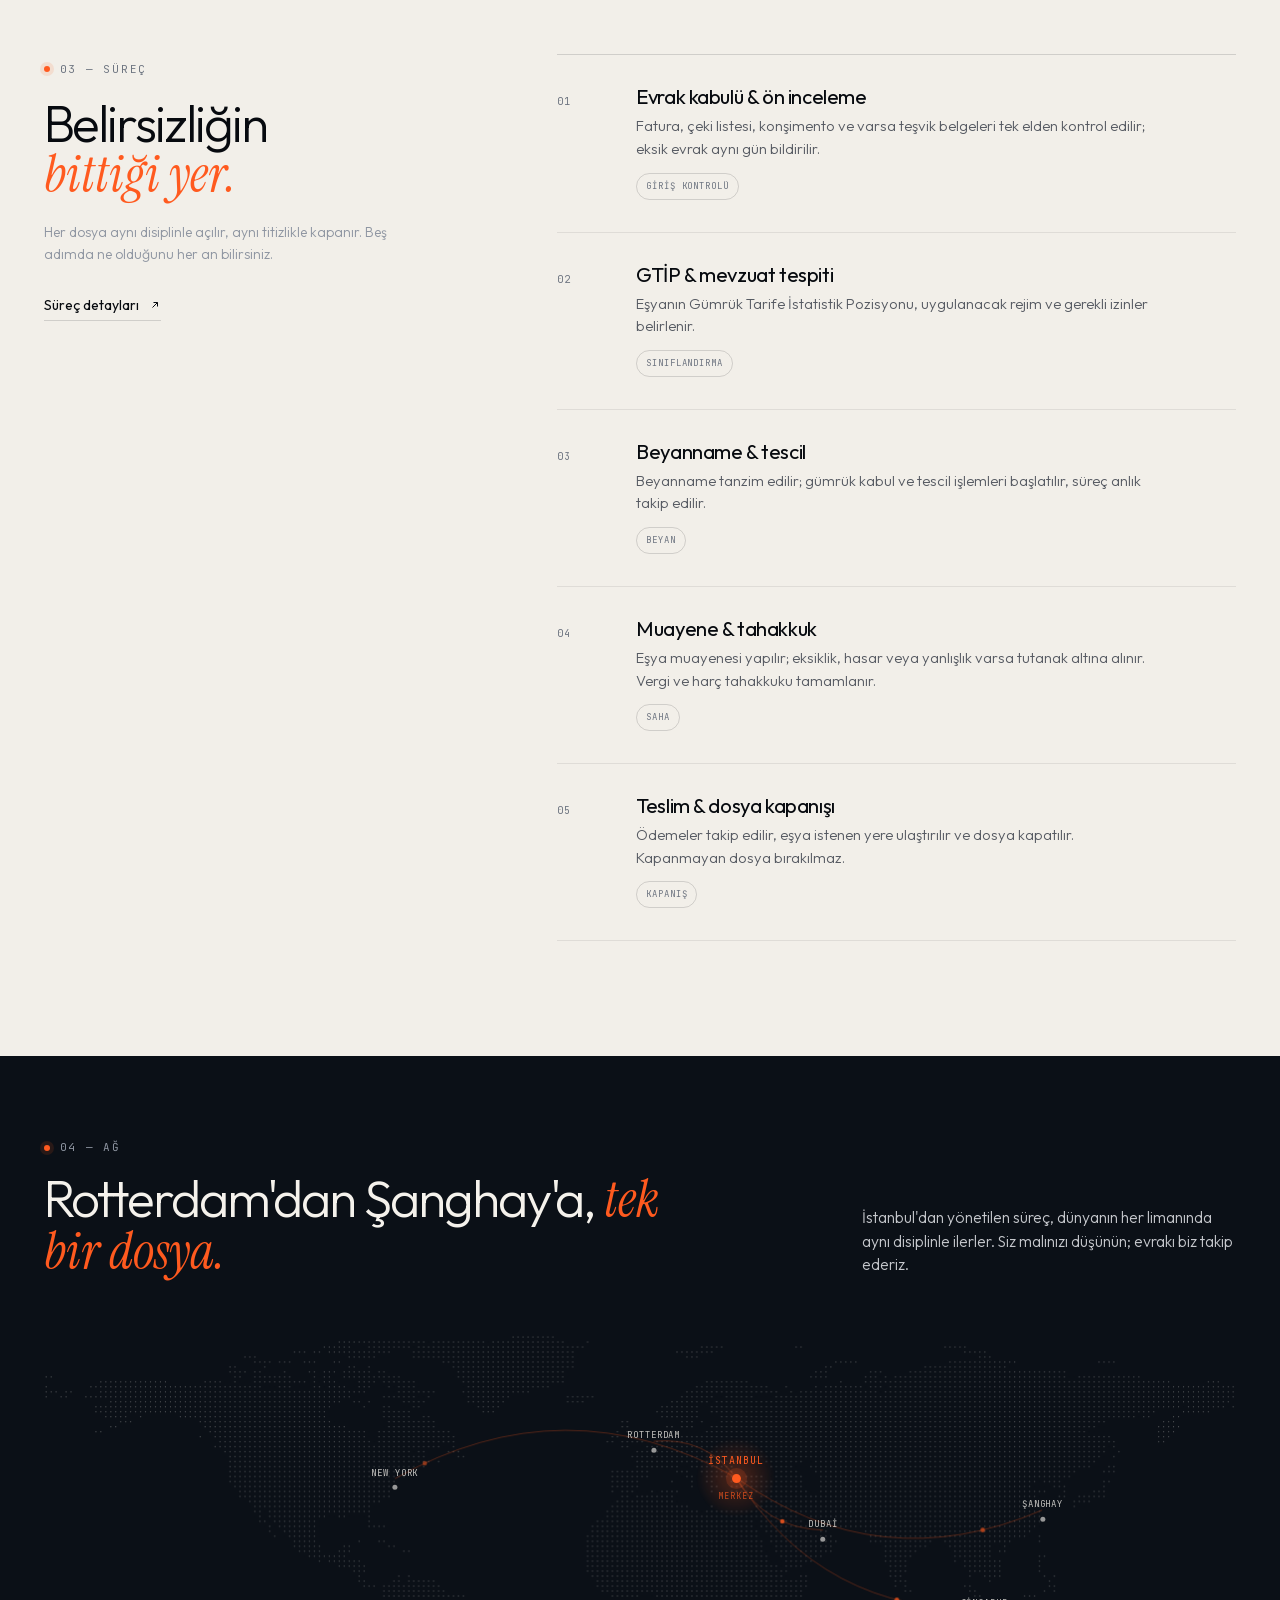
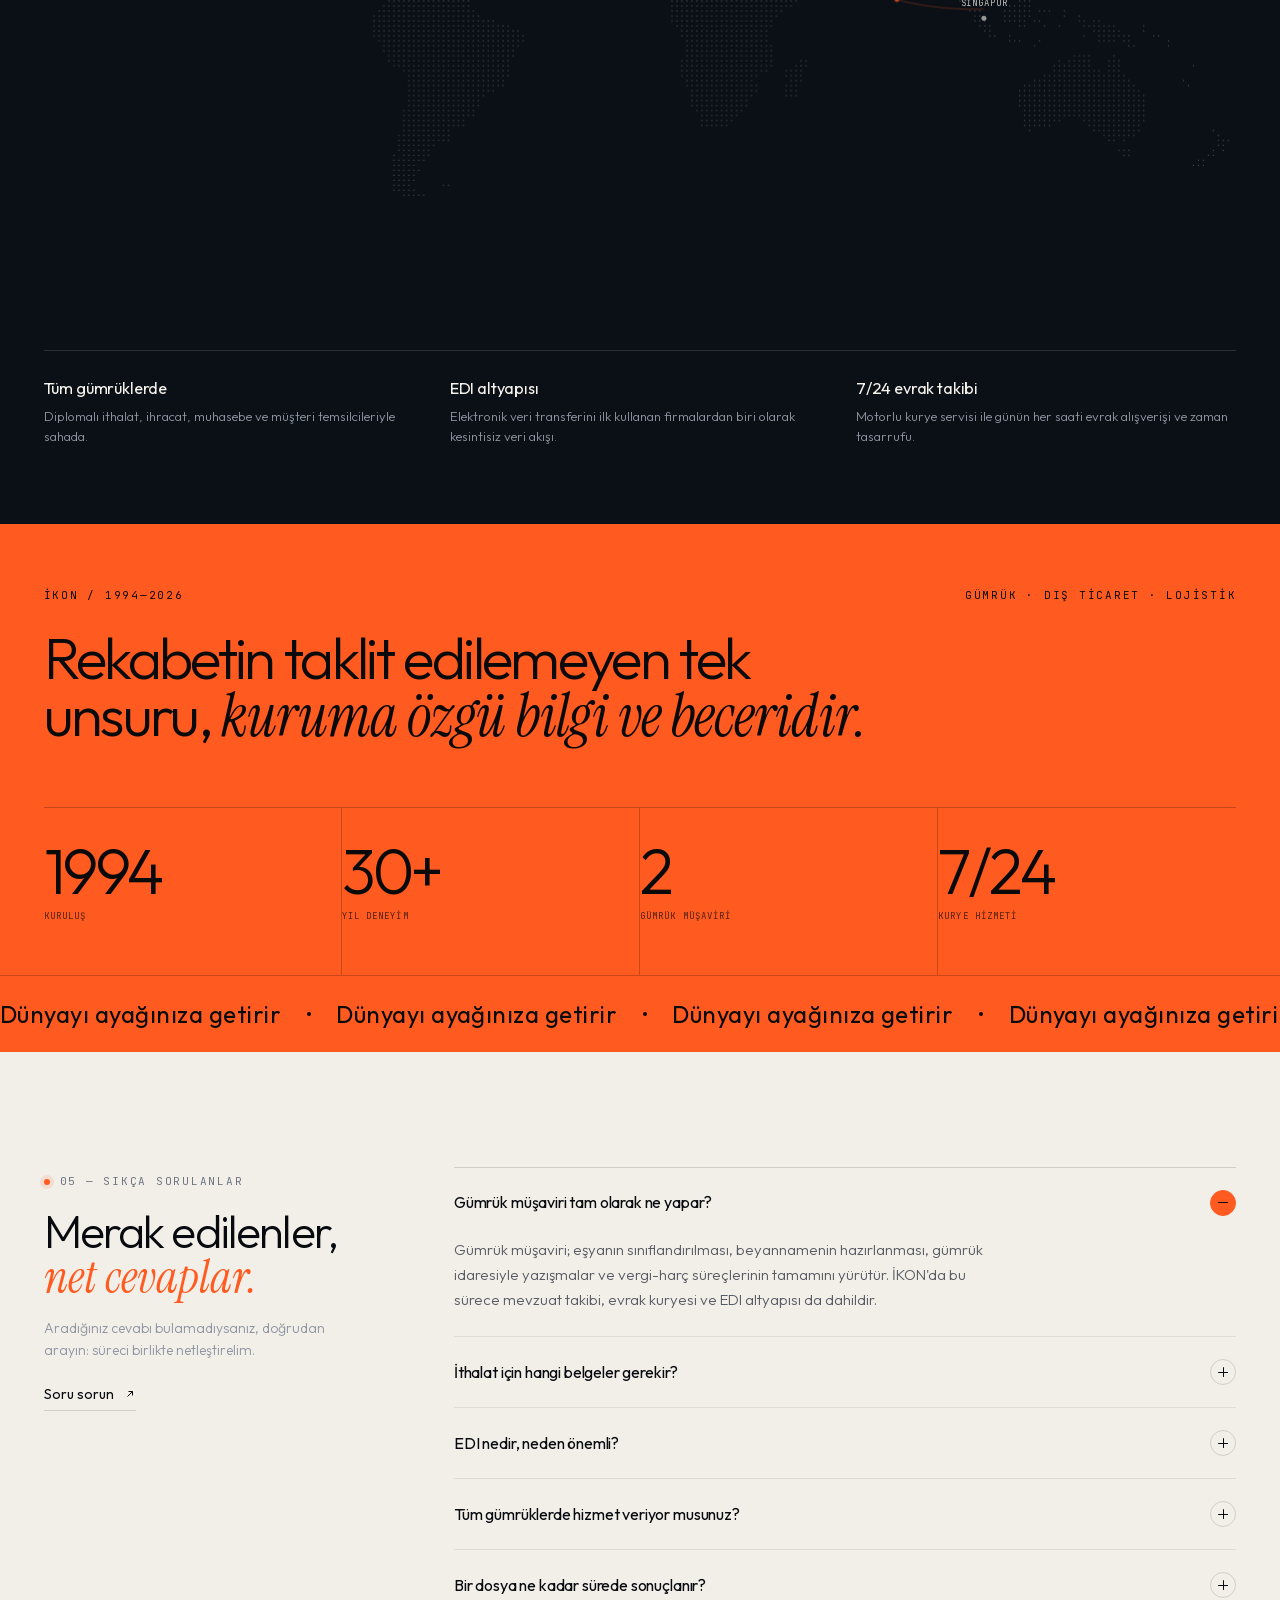
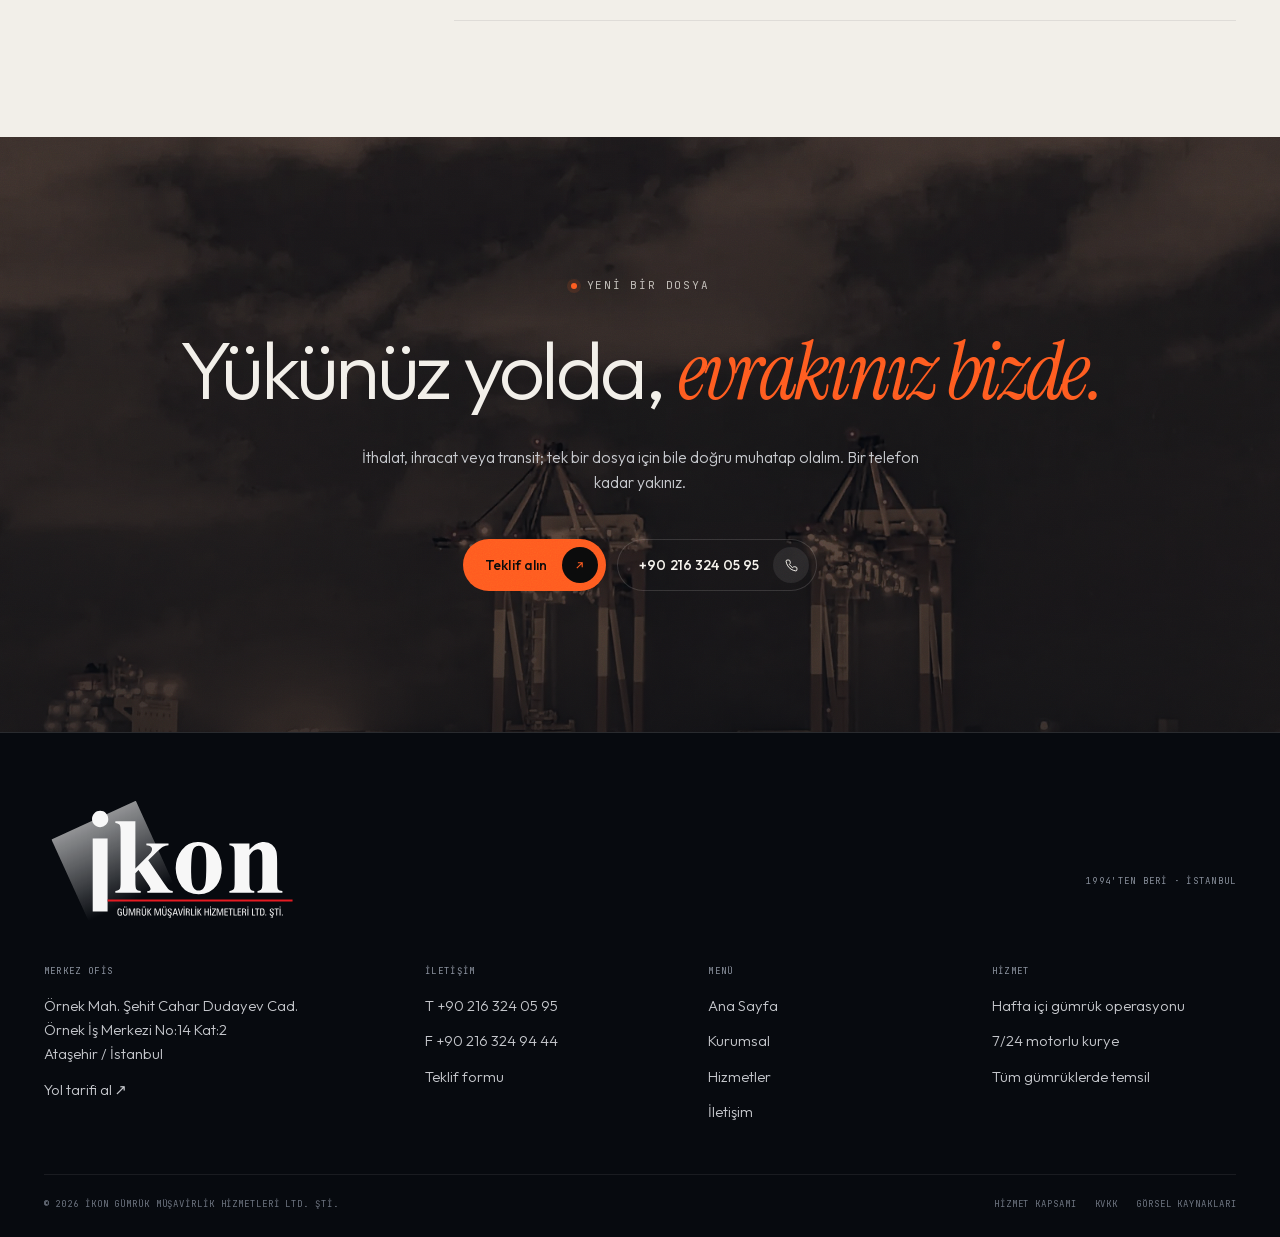
==== commit ec76b167: "Revise hero lead paragraph in index.html Updated the hero lead paragraph to improve clarity and deta" ====
--- a/index.html
+++ b/index.html
@@ -91,7 +91,7 @@
           <span class="mask-line"><span data-i18n="hero.t2">ayağınıza</span></span>
           <span class="mask-line"><span class="accent" data-i18n="hero.t3">getiriyoruz.</span></span>
         </h1>
-        <p class="hero__lead" data-reveal style="--d:.5s" data-i18n="hero.lead">1994'ten bu yana ithalat, ihracat ve transit işlemlerinde; mevzuatı bilen, süreci yöneten ve her evrakı takip eden bir ekip. İstanbul'dan tüm gümrüklerde.</p>
+        <p class="hero__lead" data-reveal style="--d:.5s" data-i18n="hero.lead">1994'ten bu yana ithalat, ihracat ve transit işlemlerinde; mevzuatı bilen, süreci yöneten ve her dökümantosyona hakim bir ekip, İstanbul merkezli Türkiye geneli tüm gümrüklerde.</p>
         <div class="hero__actions" data-reveal style="--d:.62s">
           <a class="btn" href="hizmetler" data-magnetic><span data-i18n="hero.cta1">Hizmetlerimiz</span><span class="btn__ico"><svg viewBox="0 0 24 24" fill="none" stroke="currentColor" stroke-width="2"><path d="M7 17L17 7M9 7h8v8"/></svg></span></a>
           <a class="btn btn--ghost" href="iletisim" data-magnetic><span data-i18n="hero.cta2">Bize ulaşın</span><span class="btn__ico"><svg viewBox="0 0 24 24" fill="none" stroke="currentColor" stroke-width="2"><path d="M7 17L17 7M9 7h8v8"/></svg></span></a>
